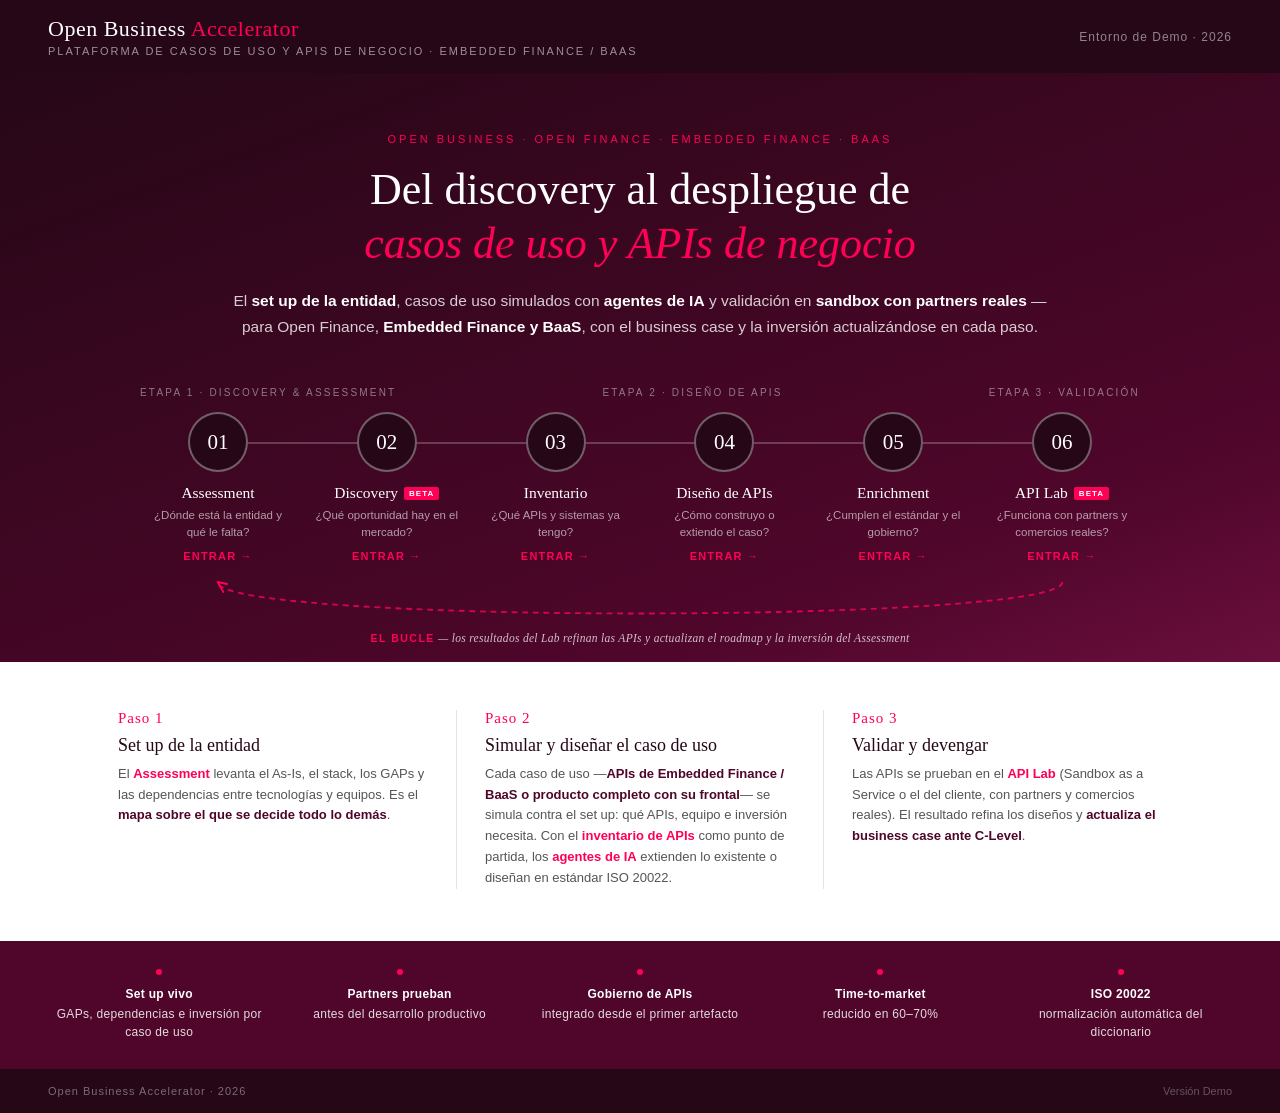
==== index.html @ 8b241e86 "feat(inventory): modulo de Inventario de APIs y pestana de Gobierno en Enrichment - Nuevo modulo 03:" ====
<!DOCTYPE html>
<html lang="es">
<head>
  <meta charset="UTF-8">
  <meta name="viewport" content="width=device-width, initial-scale=1.0">
  <title>Open Business Accelerator</title>
  <style>
    :root {
      --morado:    #4F062A;
      --accent:    #FF0054;
      --gris:      #E3E2DA;
      --blanco:    #FFFFFF;
      --morado-dk: #260717;
    }
    *, *::before, *::after { box-sizing: border-box; margin: 0; padding: 0; }
    body {
      font-family: Arial, sans-serif;
      background: var(--gris);
      color: #1a1a1a;
      min-width: 1280px;
      min-height: 100vh;
      display: flex;
      flex-direction: column;
    }
    a { text-decoration: none; }

    /* ── Animaciones de entrada ── */
    @keyframes fadeUp { from { opacity: 0; transform: translateY(14px); } to { opacity: 1; transform: none; } }
    .anim   { animation: fadeUp .6s ease both; }
    .anim-1 { animation-delay: .05s; } .anim-2 { animation-delay: .15s; }
    .anim-3 { animation-delay: .25s; } .anim-4 { animation-delay: .35s; }
    .anim-5 { animation-delay: .45s; }

    /* ── HEADER ── */
    header {
      background: var(--morado-dk);
      padding: 16px 48px;
      display: flex; align-items: center; justify-content: space-between;
      position: sticky; top: 0; z-index: 100;
    }
    .logo { font-family: Georgia, serif; font-size: 22px; color: var(--blanco); letter-spacing: .5px; }
    .logo span { color: var(--accent); }
    .header-tagline { font-size: 11px; color: rgba(255,255,255,.55); letter-spacing: 2px; text-transform: uppercase; margin-top: 3px; }
    .header-right { font-size: 12px; color: rgba(255,255,255,.5); letter-spacing: 1px; }

    /* ── HERO ── */
    .hero {
      background: linear-gradient(160deg, var(--morado-dk) 0%, var(--morado) 78%, #6a0f3d 100%);
      padding: 60px 48px 0;
      text-align: center;
      color: var(--blanco);
      overflow: hidden;
    }
    .hero-label { font-size: 11px; letter-spacing: 3px; text-transform: uppercase; color: var(--accent); margin-bottom: 18px; }
    .hero h1 { font-family: Georgia, serif; font-size: 44px; font-weight: normal; line-height: 1.22; margin-bottom: 18px; }
    .hero h1 em { font-style: italic; color: var(--accent); }
    .hero-sub {
      font-size: 15.5px; color: rgba(255,255,255,.8); line-height: 1.65;
      max-width: 820px; margin: 0 auto 8px;
    }
    .hero-sub strong { color: var(--blanco); font-weight: bold; }

    /* ── RECORRIDO (nodos clicables) ── */
    .journey { position: relative; max-width: 1080px; margin: 48px auto 0; padding-bottom: 100px; }
    .journey-stages {
      display: flex; justify-content: space-between; max-width: 1000px; margin: 0 auto 14px;
    }
    .journey-stage {
      font-size: 10px; letter-spacing: 2.2px; text-transform: uppercase; color: rgba(255,255,255,.45);
    }
    .journey-track { position: relative; max-width: 1000px; margin: 0 auto; }
    .journey-line {
      position: absolute; top: 30px; left: 60px; right: 60px; height: 2px;
      background: rgba(255,255,255,.22);
    }
    .journey-nodes { position: relative; display: flex; justify-content: space-between; }
    .journey-node { width: 156px; text-align: center; transition: transform .2s; position: relative; }
    .journey-node:hover { transform: translateY(-4px); }
    .node-circle {
      width: 60px; height: 60px; border-radius: 50%;
      background: var(--morado-dk); border: 2px solid rgba(255,255,255,.35);
      display: flex; align-items: center; justify-content: center;
      margin: 0 auto 12px; transition: border-color .2s, box-shadow .2s, background .2s;
      font-family: Georgia, serif; font-size: 21px; color: var(--blanco);
    }
    .journey-node:hover .node-circle {
      border-color: var(--accent); background: var(--accent);
      box-shadow: 0 0 0 8px rgba(255,0,84,.18);
    }
    .node-name { font-family: Georgia, serif; font-size: 15.5px; color: var(--blanco); margin-bottom: 5px; }
    .node-beta {
      display: inline-block; vertical-align: 2px; margin-left: 6px;
      background: var(--accent); color: var(--blanco);
      font-family: Arial, sans-serif; font-size: 8px; font-weight: bold;
      letter-spacing: 1px; padding: 2px 5px; border-radius: 2px;
    }
    .node-q { font-size: 11.5px; color: rgba(255,255,255,.6); line-height: 1.45; padding: 0 6px; margin-bottom: 9px; }
    .node-cta {
      font-size: 11px; font-weight: bold; letter-spacing: 1.2px; text-transform: uppercase;
      color: var(--accent); transition: color .2s;
    }
    .journey-node:hover .node-cta { color: var(--blanco); }

    /* Flecha de retorno (el bucle) */
    .journey-loop { position: absolute; left: 60px; right: 60px; bottom: 18px; height: 66px; pointer-events: none; }
    .journey-loop svg { width: 100%; height: 100%; }
    .loop-caption {
      position: absolute; left: 0; right: 0; bottom: 0; text-align: center;
      font-size: 11.5px; font-style: italic; color: rgba(255,255,255,.75);
      font-family: Georgia, serif; letter-spacing: .3px;
    }
    .loop-caption b { color: var(--accent); font-style: normal; font-family: Arial, sans-serif; font-weight: bold; font-size: 10.5px; letter-spacing: 1.5px; text-transform: uppercase; }

    /* ── CÓMO FUNCIONA (3 pasos) ── */
    .how { background: var(--blanco); padding: 48px 48px 52px; flex: 1; }
    .how-inner { max-width: 1100px; margin: 0 auto; display: flex; align-items: stretch; gap: 0; }
    .how-step { flex: 1; padding: 0 28px; position: relative; }
    .how-step + .how-step { border-left: 1px solid rgba(79,6,42,.12); }
    .how-num {
      font-family: Georgia, serif; font-size: 15px; color: var(--accent);
      letter-spacing: 1px; margin-bottom: 8px;
    }
    .how-title { font-family: Georgia, serif; font-size: 18px; color: var(--morado-dk); margin-bottom: 8px; }
    .how-text { font-size: 13px; color: #555; line-height: 1.6; }
    .how-text strong { color: var(--morado); }
    .how-text a { color: var(--accent); font-weight: bold; }
    .how-text a:hover { text-decoration: underline; }

    /* ── OUTCOMES ── */
    .outcomes-bar { background: var(--morado); padding: 28px 48px; }
    .outcomes-inner { max-width: 1200px; margin: 0 auto; display: grid; grid-template-columns: repeat(5, 1fr); gap: 18px; }
    .outcome-item { text-align: center; }
    .outcome-dot { width: 6px; height: 6px; background: var(--accent); border-radius: 50%; margin: 0 auto 10px; }
    .outcome-text { font-size: 12px; color: rgba(255,255,255,.85); letter-spacing: .3px; line-height: 1.5; }
    .outcome-text strong { color: var(--blanco); display: block; margin-bottom: 2px; }

    footer {
      background: var(--morado-dk); padding: 16px 48px;
      display: flex; align-items: center; justify-content: space-between;
    }
    .footer-left { font-size: 11px; color: rgba(255,255,255,.4); letter-spacing: 1px; }
    .footer-right { font-size: 11px; color: rgba(255,255,255,.3); }
  </style>
</head>
<body>

  <!-- HEADER -->
  <header>
    <div>
      <div class="logo">Open Business <span>Accelerator</span></div>
      <div class="header-tagline">Plataforma de casos de uso y APIs de negocio · Embedded Finance / BaaS</div>
    </div>
    <div class="header-right">Entorno de Demo · 2026</div>
  </header>

  <!-- HERO + RECORRIDO -->
  <div class="hero">
    <div class="hero-label anim anim-1">Open Business · Open Finance · Embedded Finance · BaaS</div>
    <h1 class="anim anim-1">Del discovery al despliegue de<br><em>casos de uso y APIs de negocio</em></h1>
    <p class="hero-sub anim anim-2">
      El <strong>set up de la entidad</strong>, casos de uso simulados con <strong>agentes de IA</strong>
      y validación en <strong>sandbox con partners reales</strong> — para Open Finance,
      <strong>Embedded Finance y BaaS</strong>, con el business case y la inversión
      actualizándose en cada paso.
    </p>

    <div class="journey anim anim-3">
      <div class="journey-stages">
        <span class="journey-stage">Etapa 1 · Discovery &amp; Assessment</span>
        <span class="journey-stage">Etapa 2 · Diseño de APIs</span>
        <span class="journey-stage">Etapa 3 · Validación</span>
      </div>
      <div class="journey-track">
        <div class="journey-line"></div>
        <div class="journey-nodes">
          <a class="journey-node" href="stages/1-discovery/assessment/index.html">
            <div class="node-circle">01</div>
            <div class="node-name">Assessment</div>
            <div class="node-q">¿Dónde está la entidad y qué le falta?</div>
            <div class="node-cta">Entrar →</div>
          </a>
          <a class="journey-node" href="stages/1-discovery/market-discovery/index.html">
            <div class="node-circle">02</div>
            <div class="node-name">Discovery<span class="node-beta">BETA</span></div>
            <div class="node-q">¿Qué oportunidad hay en el mercado?</div>
            <div class="node-cta">Entrar →</div>
          </a>
          <a class="journey-node" href="stages/2-api-design/api-inventory.html">
            <div class="node-circle">03</div>
            <div class="node-name">Inventario</div>
            <div class="node-q">¿Qué APIs y sistemas ya tengo?</div>
            <div class="node-cta">Entrar →</div>
          </a>
          <a class="journey-node" href="stages/2-api-design/api-designer.html">
            <div class="node-circle">04</div>
            <div class="node-name">Diseño de APIs</div>
            <div class="node-q">¿Cómo construyo o extiendo el caso?</div>
            <div class="node-cta">Entrar →</div>
          </a>
          <a class="journey-node" href="stages/2-api-design/enrichment.html">
            <div class="node-circle">05</div>
            <div class="node-name">Enrichment</div>
            <div class="node-q">¿Cumplen el estándar y el gobierno?</div>
            <div class="node-cta">Entrar →</div>
          </a>
          <a class="journey-node" href="stages/3-api-lab/index.html">
            <div class="node-circle">06</div>
            <div class="node-name">API Lab<span class="node-beta">BETA</span></div>
            <div class="node-q">¿Funciona con partners y comercios reales?</div>
            <div class="node-cta">Entrar →</div>
          </a>
        </div>
      </div>
      <div class="journey-loop">
        <svg viewBox="0 0 1000 66" preserveAspectRatio="none" fill="none">
          <path d="M 940 4 C 940 46, 60 46, 60 4"
                stroke="#FF0054" stroke-width="1.8" stroke-dasharray="6 5" opacity=".8"/>
          <path d="M 66 14 L 60 4 L 70 6" stroke="#FF0054" stroke-width="1.8" fill="none"
                stroke-linecap="round" stroke-linejoin="round"/>
        </svg>
        <div class="loop-caption"><b>El bucle</b> — los resultados del Lab refinan las APIs y actualizan el roadmap y la inversión del Assessment</div>
      </div>
    </div>
  </div>

  <!-- CÓMO FUNCIONA -->
  <div class="how">
    <div class="how-inner">
      <div class="how-step anim anim-3">
        <div class="how-num">Paso 1</div>
        <div class="how-title">Set up de la entidad</div>
        <div class="how-text">
          El <a href="stages/1-discovery/assessment/index.html">Assessment</a> levanta el As-Is,
          el stack, los GAPs y las dependencias entre tecnologías y equipos.
          Es el <strong>mapa sobre el que se decide todo lo demás</strong>.
        </div>
      </div>
      <div class="how-step anim anim-4">
        <div class="how-num">Paso 2</div>
        <div class="how-title">Simular y diseñar el caso de uso</div>
        <div class="how-text">
          Cada caso de uso —<strong>APIs de Embedded Finance / BaaS o producto completo con
          su frontal</strong>— se simula contra el set up: qué APIs, equipo e inversión necesita.
          Con el <a href="stages/2-api-design/api-inventory.html">inventario de APIs</a> como punto de
          partida, los <a href="stages/2-api-design/api-designer.html">agentes de IA</a> extienden lo
          existente o diseñan en estándar ISO 20022.
        </div>
      </div>
      <div class="how-step anim anim-5">
        <div class="how-num">Paso 3</div>
        <div class="how-title">Validar y devengar</div>
        <div class="how-text">
          Las APIs se prueban en el <a href="stages/3-api-lab/index.html">API Lab</a>
          (Sandbox as a Service o el del cliente, con partners y comercios reales). El resultado
          refina los diseños y <strong>actualiza el business case ante C-Level</strong>.
        </div>
      </div>
    </div>
  </div>

  <!-- OUTCOMES -->
  <div class="outcomes-bar">
    <div class="outcomes-inner">
      <div class="outcome-item">
        <div class="outcome-dot"></div>
        <div class="outcome-text"><strong>Set up vivo</strong>GAPs, dependencias e inversión por caso de uso</div>
      </div>
      <div class="outcome-item">
        <div class="outcome-dot"></div>
        <div class="outcome-text"><strong>Partners prueban</strong>antes del desarrollo productivo</div>
      </div>
      <div class="outcome-item">
        <div class="outcome-dot"></div>
        <div class="outcome-text"><strong>Gobierno de APIs</strong>integrado desde el primer artefacto</div>
      </div>
      <div class="outcome-item">
        <div class="outcome-dot"></div>
        <div class="outcome-text"><strong>Time-to-market</strong>reducido en 60–70%</div>
      </div>
      <div class="outcome-item">
        <div class="outcome-dot"></div>
        <div class="outcome-text"><strong>ISO 20022</strong>normalización automática del diccionario</div>
      </div>
    </div>
  </div>

  <!-- FOOTER -->
  <footer>
    <div class="footer-left">Open Business Accelerator · 2026</div>
    <div class="footer-right">Versión Demo</div>
  </footer>

</body>
</html>
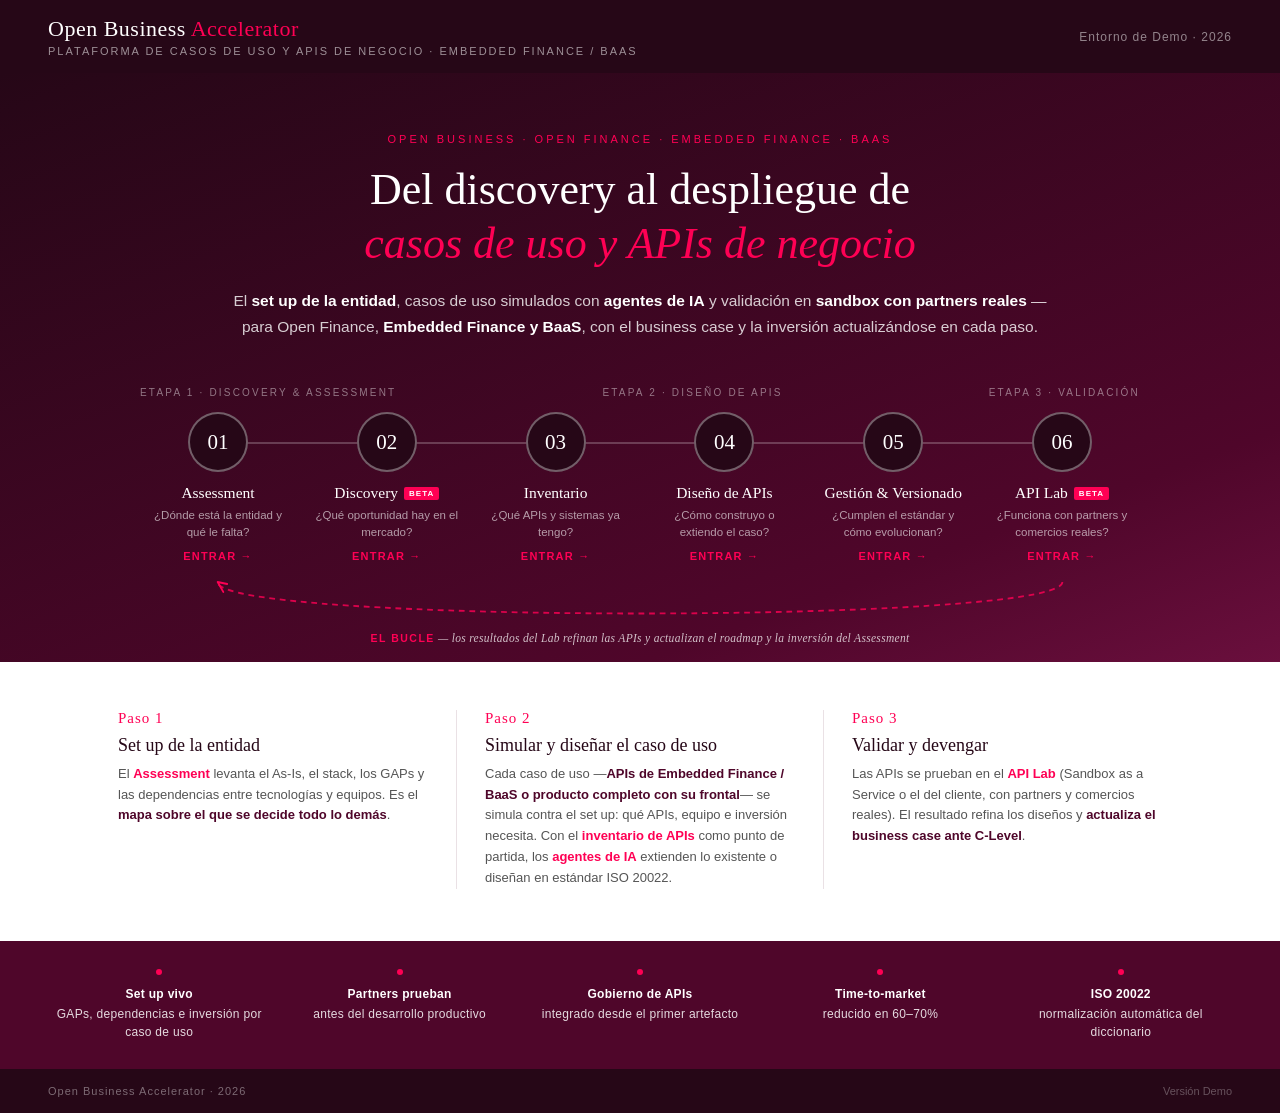
==== commit 3d4e7b6c: "feat(ux): entrada dual del Designer, estudios de Discovery y ciclo de vida reubicado - Discovery: ge" ====
--- a/index.html
+++ b/index.html
@@ -4,6 +4,23 @@
   <meta charset="UTF-8">
   <meta name="viewport" content="width=device-width, initial-scale=1.0">
   <title>Open Business Accelerator</title>
+  <meta name="description" content="Plataforma de casos de uso y APIs de negocio para Open Finance, Embedded Finance y BaaS — del discovery al despliegue, con agentes de IA y validación en sandbox.">
+  <link rel="icon" type="image/svg+xml" href="assets/favicon.svg">
+  <link rel="alternate icon" type="image/png" href="assets/favicon.png">
+  <!-- Open Graph: la tarjeta que pintan Teams/WhatsApp/LinkedIn al pegar el link -->
+  <meta property="og:type" content="website">
+  <meta property="og:site_name" content="Open Business Accelerator">
+  <meta property="og:title" content="Open Business Accelerator">
+  <meta property="og:description" content="Plataforma de casos de uso y APIs de negocio para Open Finance, Embedded Finance y BaaS — del discovery al despliegue.">
+  <meta property="og:url" content="https://jlemaclg.github.io/Open-Business-Tool/">
+  <meta property="og:image" content="https://jlemaclg.github.io/Open-Business-Tool/assets/og-card.png">
+  <meta property="og:image:width" content="1200">
+  <meta property="og:image:height" content="630">
+  <meta property="og:locale" content="es_ES">
+  <meta name="twitter:card" content="summary_large_image">
+  <meta name="twitter:title" content="Open Business Accelerator">
+  <meta name="twitter:description" content="Casos de uso y APIs de negocio: del discovery al despliegue.">
+  <meta name="twitter:image" content="https://jlemaclg.github.io/Open-Business-Tool/assets/og-card.png">
   <style>
     :root {
       --morado:    #4F062A;
@@ -199,8 +216,8 @@
           </a>
           <a class="journey-node" href="stages/2-api-design/enrichment.html">
             <div class="node-circle">05</div>
-            <div class="node-name">Enrichment</div>
-            <div class="node-q">¿Cumplen el estándar y el gobierno?</div>
+            <div class="node-name">Gestión &amp; Versionado</div>
+            <div class="node-q">¿Cumplen el estándar y cómo evolucionan?</div>
             <div class="node-cta">Entrar →</div>
           </a>
           <a class="journey-node" href="stages/3-api-lab/index.html">
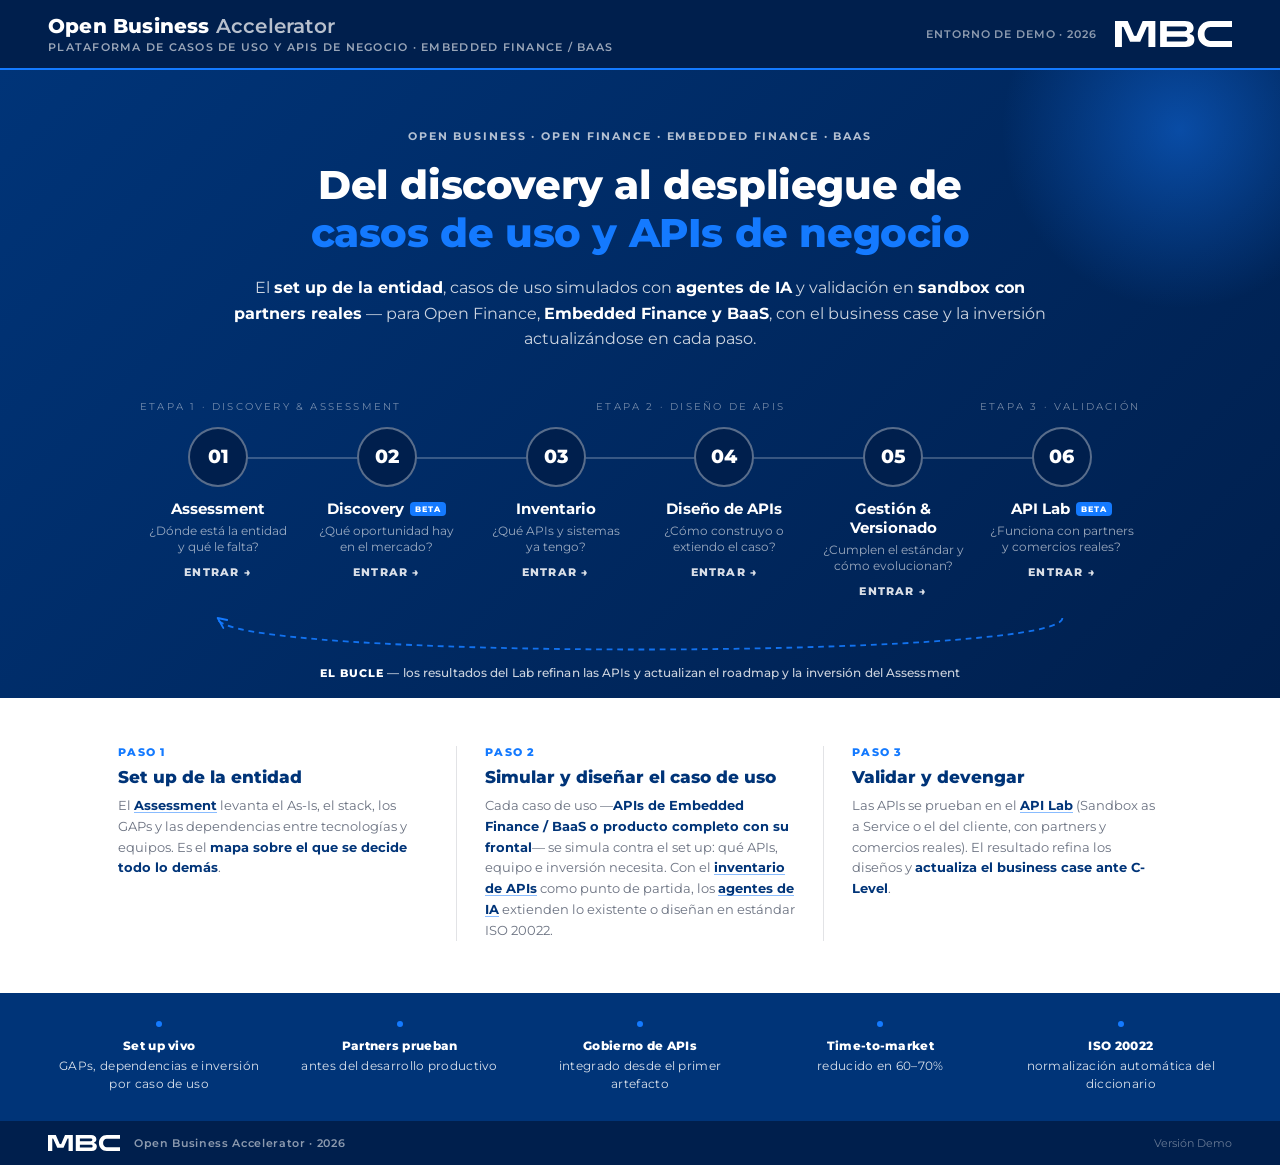
==== commit 694a8448: "refactor(hub): identidad visual MBC en portal, navegación y módulos" ====
--- a/index.html
+++ b/index.html
@@ -7,6 +7,9 @@
   <meta name="description" content="Plataforma de casos de uso y APIs de negocio para Open Finance, Embedded Finance y BaaS — del discovery al despliegue, con agentes de IA y validación en sandbox.">
   <link rel="icon" type="image/svg+xml" href="assets/favicon.svg">
   <link rel="alternate icon" type="image/png" href="assets/favicon.png">
+<link rel="preconnect" href="https://fonts.googleapis.com">
+<link href="https://fonts.googleapis.com/css2?family=Montserrat:wght@400;500;600;700;800&display=swap" rel="stylesheet">
+<link rel="stylesheet" href="assets/mbc-tokens.css">
   <!-- Open Graph: la tarjeta que pintan Teams/WhatsApp/LinkedIn al pegar el link -->
   <meta property="og:type" content="website">
   <meta property="og:site_name" content="Open Business Accelerator">
@@ -23,17 +26,17 @@
   <meta name="twitter:image" content="https://jlemaclg.github.io/Open-Business-Tool/assets/og-card.png">
   <style>
     :root {
-      --morado:    #4F062A;
-      --accent:    #FF0054;
-      --gris:      #E3E2DA;
+      --morado:    var(--mbc-navy);
+      --accent:    var(--mbc-electric);
+      --gris:      var(--bg);
       --blanco:    #FFFFFF;
-      --morado-dk: #260717;
+      --morado-dk: var(--mbc-navy-deep);
     }
     *, *::before, *::after { box-sizing: border-box; margin: 0; padding: 0; }
     body {
-      font-family: Arial, sans-serif;
-      background: var(--gris);
-      color: #1a1a1a;
+      font-family:var(--sans);
+      background: var(--bg);
+      color: var(--text);
       min-width: 1280px;
       min-height: 100vh;
       display: flex;
@@ -50,27 +53,32 @@
 
     /* ── HEADER ── */
     header {
-      background: var(--morado-dk);
-      padding: 16px 48px;
+      background: var(--mbc-navy-deep);
+      padding: 14px 48px;
       display: flex; align-items: center; justify-content: space-between;
       position: sticky; top: 0; z-index: 100;
-    }
-    .logo { font-family: Georgia, serif; font-size: 22px; color: var(--blanco); letter-spacing: .5px; }
-    .logo span { color: var(--accent); }
-    .header-tagline { font-size: 11px; color: rgba(255,255,255,.55); letter-spacing: 2px; text-transform: uppercase; margin-top: 3px; }
-    .header-right { font-size: 12px; color: rgba(255,255,255,.5); letter-spacing: 1px; }
+      border-bottom: 2px solid var(--mbc-electric);
+    }
+    .logo { font-family:var(--sans); font-weight:800; font-size: 20px; color: var(--blanco); letter-spacing: .2px; }
+    .logo span { color: rgba(255,255,255,.72); font-weight:600; }
+    .header-tagline { font-size: 10.5px; color: rgba(255,255,255,.6); letter-spacing: .12em; text-transform: uppercase; margin-top: 3px; font-weight:600; }
+    .header-right .mbc-logo { height: 26px; }
+    .header-right { display:flex; align-items:center; gap:18px; font-size: 11px; color: rgba(255,255,255,.55); letter-spacing: .08em; text-transform: uppercase; font-weight:600; }
 
     /* ── HERO ── */
     .hero {
-      background: linear-gradient(160deg, var(--morado-dk) 0%, var(--morado) 78%, #6a0f3d 100%);
+      background: linear-gradient(135deg, var(--mbc-navy) 0%, var(--mbc-navy-deep) 100%);
       padding: 60px 48px 0;
       text-align: center;
       color: var(--blanco);
       overflow: hidden;
-    }
-    .hero-label { font-size: 11px; letter-spacing: 3px; text-transform: uppercase; color: var(--accent); margin-bottom: 18px; }
-    .hero h1 { font-family: Georgia, serif; font-size: 44px; font-weight: normal; line-height: 1.22; margin-bottom: 18px; }
-    .hero h1 em { font-style: italic; color: var(--accent); }
+      position: relative;
+    }
+    .hero::after { content:""; position:absolute; right:-80px; top:-120px; width:360px; height:360px; border-radius:50%; background: radial-gradient(circle, rgba(20,122,255,.45), transparent 70%); pointer-events:none; }
+    .hero > * { position: relative; z-index: 1; }
+    .hero-label { font-size: 10.5px; letter-spacing: .18em; text-transform: uppercase; color: rgba(255,255,255,.7); font-weight:700; margin-bottom: 18px; }
+    .hero h1 { font-family:var(--sans); font-size: 40px; font-weight: 800; line-height: 1.2; margin-bottom: 18px; letter-spacing:-.01em; }
+    .hero h1 em { font-style: normal; color: var(--mbc-electric); }
     .hero-sub {
       font-size: 15.5px; color: rgba(255,255,255,.8); line-height: 1.65;
       max-width: 820px; margin: 0 auto 8px;
@@ -95,26 +103,26 @@
     .journey-node:hover { transform: translateY(-4px); }
     .node-circle {
       width: 60px; height: 60px; border-radius: 50%;
-      background: var(--morado-dk); border: 2px solid rgba(255,255,255,.35);
+      background: var(--mbc-navy-deep); border: 2px solid rgba(255,255,255,.35);
       display: flex; align-items: center; justify-content: center;
       margin: 0 auto 12px; transition: border-color .2s, box-shadow .2s, background .2s;
-      font-family: Georgia, serif; font-size: 21px; color: var(--blanco);
+      font-family:var(--sans); font-weight:800; font-size: 19px; color: var(--blanco);
     }
     .journey-node:hover .node-circle {
-      border-color: var(--accent); background: var(--accent);
-      box-shadow: 0 0 0 8px rgba(255,0,84,.18);
-    }
-    .node-name { font-family: Georgia, serif; font-size: 15.5px; color: var(--blanco); margin-bottom: 5px; }
+      border-color: var(--mbc-electric); background: var(--mbc-electric);
+      box-shadow: 0 0 0 8px rgba(20,122,255,.22);
+    }
+    .node-name { font-family:var(--sans); font-weight:700; font-size: 15px; color: var(--blanco); margin-bottom: 5px; }
     .node-beta {
       display: inline-block; vertical-align: 2px; margin-left: 6px;
-      background: var(--accent); color: var(--blanco);
-      font-family: Arial, sans-serif; font-size: 8px; font-weight: bold;
-      letter-spacing: 1px; padding: 2px 5px; border-radius: 2px;
+      background: var(--mbc-electric); color: var(--blanco);
+      font-family:var(--sans); font-size: 8px; font-weight: 800;
+      letter-spacing: 1px; padding: 2px 5px; border-radius: 4px;
     }
     .node-q { font-size: 11.5px; color: rgba(255,255,255,.6); line-height: 1.45; padding: 0 6px; margin-bottom: 9px; }
     .node-cta {
-      font-size: 11px; font-weight: bold; letter-spacing: 1.2px; text-transform: uppercase;
-      color: var(--accent); transition: color .2s;
+      font-size: 11px; font-weight: 800; letter-spacing: 1.2px; text-transform: uppercase;
+      color: rgba(255,255,255,.85); transition: color .2s;
     }
     .journey-node:hover .node-cta { color: var(--blanco); }
 
@@ -123,40 +131,41 @@
     .journey-loop svg { width: 100%; height: 100%; }
     .loop-caption {
       position: absolute; left: 0; right: 0; bottom: 0; text-align: center;
-      font-size: 11.5px; font-style: italic; color: rgba(255,255,255,.75);
-      font-family: Georgia, serif; letter-spacing: .3px;
-    }
-    .loop-caption b { color: var(--accent); font-style: normal; font-family: Arial, sans-serif; font-weight: bold; font-size: 10.5px; letter-spacing: 1.5px; text-transform: uppercase; }
+      font-size: 11.5px; color: rgba(255,255,255,.8);
+      font-family:var(--sans); font-weight:500; letter-spacing: .1px;
+    }
+    .loop-caption b { color: var(--blanco); font-style: normal; font-family:var(--sans); font-weight: 800; font-size: 10.5px; letter-spacing: .1em; text-transform: uppercase; }
 
     /* ── CÓMO FUNCIONA (3 pasos) ── */
     .how { background: var(--blanco); padding: 48px 48px 52px; flex: 1; }
     .how-inner { max-width: 1100px; margin: 0 auto; display: flex; align-items: stretch; gap: 0; }
     .how-step { flex: 1; padding: 0 28px; position: relative; }
-    .how-step + .how-step { border-left: 1px solid rgba(79,6,42,.12); }
+    .how-step + .how-step { border-left: 1px solid var(--line); }
     .how-num {
-      font-family: Georgia, serif; font-size: 15px; color: var(--accent);
-      letter-spacing: 1px; margin-bottom: 8px;
-    }
-    .how-title { font-family: Georgia, serif; font-size: 18px; color: var(--morado-dk); margin-bottom: 8px; }
-    .how-text { font-size: 13px; color: #555; line-height: 1.6; }
-    .how-text strong { color: var(--morado); }
-    .how-text a { color: var(--accent); font-weight: bold; }
-    .how-text a:hover { text-decoration: underline; }
+      font-family:var(--sans); font-weight:800; font-size: 10.5px; color: var(--mbc-electric);
+      letter-spacing: .12em; text-transform: uppercase; margin-bottom: 8px;
+    }
+    .how-title { font-family:var(--sans); font-weight:800; font-size: 17px; color: var(--mbc-navy); margin-bottom: 8px; }
+    .how-text { font-size: 13px; color: var(--text-dim); line-height: 1.6; }
+    .how-text strong { color: var(--mbc-navy); }
+    .how-text a { color: var(--mbc-navy); font-weight: 700; text-decoration: underline; text-decoration-color: rgba(20,122,255,.5); text-underline-offset: 2px; }
+    .how-text a:hover { color: var(--mbc-electric); }
 
     /* ── OUTCOMES ── */
-    .outcomes-bar { background: var(--morado); padding: 28px 48px; }
+    .outcomes-bar { background: var(--mbc-navy); padding: 28px 48px; }
     .outcomes-inner { max-width: 1200px; margin: 0 auto; display: grid; grid-template-columns: repeat(5, 1fr); gap: 18px; }
     .outcome-item { text-align: center; }
-    .outcome-dot { width: 6px; height: 6px; background: var(--accent); border-radius: 50%; margin: 0 auto 10px; }
+    .outcome-dot { width: 6px; height: 6px; background: var(--mbc-electric); border-radius: 50%; margin: 0 auto 10px; }
     .outcome-text { font-size: 12px; color: rgba(255,255,255,.85); letter-spacing: .3px; line-height: 1.5; }
-    .outcome-text strong { color: var(--blanco); display: block; margin-bottom: 2px; }
+    .outcome-text strong { color: var(--blanco); display: block; margin-bottom: 2px; font-weight:800; }
 
     footer {
-      background: var(--morado-dk); padding: 16px 48px;
+      background: var(--mbc-navy-deep); padding: 14px 48px;
       display: flex; align-items: center; justify-content: space-between;
     }
-    .footer-left { font-size: 11px; color: rgba(255,255,255,.4); letter-spacing: 1px; }
-    .footer-right { font-size: 11px; color: rgba(255,255,255,.3); }
+    .footer-left { display:flex; align-items:center; gap:14px; font-size: 11px; color: rgba(255,255,255,.55); letter-spacing: .06em; font-weight:600; }
+    .footer-left .mbc-logo { height: 16px; }
+    .footer-right { font-size: 11px; color: rgba(255,255,255,.4); }
   </style>
 </head>
 <body>
@@ -167,7 +176,7 @@
       <div class="logo">Open Business <span>Accelerator</span></div>
       <div class="header-tagline">Plataforma de casos de uso y APIs de negocio · Embedded Finance / BaaS</div>
     </div>
-    <div class="header-right">Entorno de Demo · 2026</div>
+    <div class="header-right"><span>Entorno de demo · 2026</span><svg class="mbc-logo" viewBox="0 0 3860.17 856.07" xmlns="http://www.w3.org/2000/svg" fill="currentColor" role="img" aria-label="MBC"><path d="M418.06 0 626.07 488.07 701.67 492.29 910.14 0 1328.21 0 1328.21 856.07 1100.17 856.07 1100.17 192.01 1048.6 192.48 830.28 684.35 496.03 682.1 280.46 194.49 228.04 192.01 228.04 856.07 0 856.07 0 0 418.06 0Z"/><path d="M3139.84 201 3860.17 201 3860.17 0 3148.64 0C3148.13 0 3147.62 0.01 3147.11 0.02 2906.1 1.66 2724.88 176.94 2724.88 428.03 2724.88 679.12 2905.48 852.72 3144.73 856.01 3145.07 856.01 3145.42 856.02 3145.76 856.03 3145.9 856.03 3146.05 856.03 3146.19 856.03 3147 856.04 3147.81 856.06 3148.63 856.06L3860.16 856.06 3860.16 655.06 3141.03 655.06C3033.15 651.52 2947.27 567.26 2947.27 428.02 2947.27 288.78 3029.79 204.6 3139.84 200.98Z"/><path d="M1485.95 0 2304.74 0C2482.07 0 2588.46 94.17 2588.46 231.14 2588.46 311.86 2550.55 384.01 2463.72 407.24L2463.72 426.81C2560.33 441.49 2614.14 508.75 2614.14 618.81 2614.14 765.56 2516.3 856.06 2334.08 856.06L1485.94 856.06 1485.94 0ZM2292.51 335.09C2345.1 335.09 2373.23 305.74 2373.23 259.27 2373.23 212.8 2345.1 183.45 2292.51 183.45L1706.08 183.45 1706.08 335.1 2292.51 335.1ZM2299.84 672.62C2357.32 672.62 2386.67 646.94 2386.67 595.57 2386.67 544.2 2357.32 518.52 2299.84 518.52L1706.08 518.52 1706.08 672.61 2299.84 672.61Z"/></svg></div>
   </header>
 
   <!-- HERO + RECORRIDO -->
@@ -231,8 +240,8 @@
       <div class="journey-loop">
         <svg viewBox="0 0 1000 66" preserveAspectRatio="none" fill="none">
           <path d="M 940 4 C 940 46, 60 46, 60 4"
-                stroke="#FF0054" stroke-width="1.8" stroke-dasharray="6 5" opacity=".8"/>
-          <path d="M 66 14 L 60 4 L 70 6" stroke="#FF0054" stroke-width="1.8" fill="none"
+                stroke="#147AFF" stroke-width="1.8" stroke-dasharray="6 5" opacity=".9"/>
+          <path d="M 66 14 L 60 4 L 70 6" stroke="#147AFF" stroke-width="1.8" fill="none"
                 stroke-linecap="round" stroke-linejoin="round"/>
         </svg>
         <div class="loop-caption"><b>El bucle</b> — los resultados del Lab refinan las APIs y actualizan el roadmap y la inversión del Assessment</div>
@@ -303,7 +312,7 @@
 
   <!-- FOOTER -->
   <footer>
-    <div class="footer-left">Open Business Accelerator · 2026</div>
+    <div class="footer-left"><svg class="mbc-logo" viewBox="0 0 3860.17 856.07" xmlns="http://www.w3.org/2000/svg" fill="currentColor" role="img" aria-label="MBC"><path d="M418.06 0 626.07 488.07 701.67 492.29 910.14 0 1328.21 0 1328.21 856.07 1100.17 856.07 1100.17 192.01 1048.6 192.48 830.28 684.35 496.03 682.1 280.46 194.49 228.04 192.01 228.04 856.07 0 856.07 0 0 418.06 0Z"/><path d="M3139.84 201 3860.17 201 3860.17 0 3148.64 0C3148.13 0 3147.62 0.01 3147.11 0.02 2906.1 1.66 2724.88 176.94 2724.88 428.03 2724.88 679.12 2905.48 852.72 3144.73 856.01 3145.07 856.01 3145.42 856.02 3145.76 856.03 3145.9 856.03 3146.05 856.03 3146.19 856.03 3147 856.04 3147.81 856.06 3148.63 856.06L3860.16 856.06 3860.16 655.06 3141.03 655.06C3033.15 651.52 2947.27 567.26 2947.27 428.02 2947.27 288.78 3029.79 204.6 3139.84 200.98Z"/><path d="M1485.95 0 2304.74 0C2482.07 0 2588.46 94.17 2588.46 231.14 2588.46 311.86 2550.55 384.01 2463.72 407.24L2463.72 426.81C2560.33 441.49 2614.14 508.75 2614.14 618.81 2614.14 765.56 2516.3 856.06 2334.08 856.06L1485.94 856.06 1485.94 0ZM2292.51 335.09C2345.1 335.09 2373.23 305.74 2373.23 259.27 2373.23 212.8 2345.1 183.45 2292.51 183.45L1706.08 183.45 1706.08 335.1 2292.51 335.1ZM2299.84 672.62C2357.32 672.62 2386.67 646.94 2386.67 595.57 2386.67 544.2 2357.32 518.52 2299.84 518.52L1706.08 518.52 1706.08 672.61 2299.84 672.61Z"/></svg><span>Open Business Accelerator · 2026</span></div>
     <div class="footer-right">Versión Demo</div>
   </footer>
 
--- a/assets/mbc-tokens.css
+++ b/assets/mbc-tokens.css
@@ -0,0 +1,73 @@
+/* assets/mbc-tokens.css — Identidad MBC · Open Business Accelerator (D12)
+   ─────────────────────────────────────────────────────────────────────────
+   Se carga ANTES que cualquier otra hoja de estilo de cada página:
+     <link rel="stylesheet" href="<ruta-relativa>/assets/mbc-tokens.css">
+   Regla: ningún color en hex fuera de este :root; el resto del hub va por var(--…).
+   Fuente: Libro de estilo transitorio MBC V2.2 + línea visual de demos/.
+   ───────────────────────────────────────────────────────────────────────── */
+:root{
+  /* Marca (manual V2.2) */
+  --mbc-navy:#003478;          /* color principal: cabeceras, títulos, botón primario */
+  --mbc-navy-deep:#001F4D;     /* degradado de cabecera, hover del primario */
+  --mbc-electric:#147AFF;      /* acento: estados activos, iconos, foco, destacados */
+  --mbc-electric-soft:#E7F1FF; /* fondo de elementos activos y chips */
+  --mbc-ceramic:#E3E2DA;       /* gris cerámica: bandas y superficies secundarias (no lienzo) */
+  --mbc-white:#FFFFFF;
+  --mbc-black:#000000;
+
+  /* Neutros de interfaz (línea de las demos) */
+  --bg:#F3F5F9;                /* lienzo de página */
+  --panel:#FFFFFF;             /* tarjetas */
+  --text:#101B33;              /* texto principal */
+  --text-dim:rgba(16,27,51,.62);
+  --text-faint:rgba(16,27,51,.42);
+  --line:rgba(16,27,51,.12);   /* bordes finos */
+
+  /* Estados (solo estado, no marca) */
+  --ok:#0F9D58;   --ok-soft:#E6F6EC;
+  --bad:#D93025;  --bad-soft:#FCE8E6;
+  --warn:#E8A400; --warn-soft:#FFF4D6; --warn-text:#9A6B00;
+
+  /* Secundaria del manual: gráficos y categorías de datos */
+  --data-1:#147AFF; --data-2:#44B757; --data-3:#8661F5; --data-4:#E56813; --data-5:#00B0BD;
+
+  /* Panel técnico oscuro (bloques de código) */
+  --code-bg:#0B1B3A; --code-key:#7CB8FF; --code-str:#DDE8F7; --code-cm:#7F92B3; --code-hl:#FFD166;
+
+  /* Tipografía y forma */
+  --sans:'Montserrat','Segoe UI',Arial,Helvetica,sans-serif;
+  --mono:Consolas,'SFMono-Regular',Menlo,monospace;
+  --radius-lg:20px; --radius:14px; --radius-sm:10px; --pill:20px;
+  --shadow:0 2px 6px rgba(0,52,120,.14);
+  --maxw:1240px;
+}
+
+/* Logo MBC: SVG inline con fill="currentColor"; blanco sobre azul, azul sobre claro */
+.mbc-logo{height:26px;width:auto;display:inline-block;vertical-align:middle;color:var(--mbc-white);}
+.mbc-logo.on-light{color:var(--mbc-navy);height:16px;}
+
+/* Destacado dentro de un título (manual §"Destacar"): eléctrico sobre claro, blanco sobre oscuro */
+.hl{color:var(--mbc-electric);}
+.on-dark .hl{color:var(--mbc-white);}
+
+/* ── Convención agente / determinista (D15) ──
+   Se usa en cada paso de cada módulo para señalar quién produce el resultado:
+     <span class="chip-agente">Agente · marketDiscovery</span>
+     <span class="chip-metodo">Método MBC</span>
+     <span class="chip-hibrido">Híbrido</span>
+   Icono SVG inline opcional dentro del chip (14 px, hereda color). */
+.chip-agente,.chip-metodo,.chip-hibrido{
+  display:inline-flex;align-items:center;gap:5px;
+  font-family:var(--sans);font-size:10.5px;font-weight:700;letter-spacing:.04em;
+  border-radius:var(--pill);padding:3px 9px;line-height:1.4;white-space:nowrap;vertical-align:middle;
+}
+.chip-agente{background:var(--mbc-electric-soft);color:var(--mbc-navy);border:1px solid rgba(20,122,255,.35);}
+.chip-metodo{background:var(--mbc-ceramic);color:var(--text);border:1px solid rgba(16,27,51,.15);}
+.chip-hibrido{background:var(--panel);color:var(--mbc-navy);border:1px dashed var(--mbc-electric);}
+.chip-agente svg,.chip-metodo svg,.chip-hibrido svg{width:12px;height:12px;flex:0 0 auto;}
+.chip-agente::before{content:"";width:6px;height:6px;border-radius:50%;background:var(--mbc-electric);}
+.chip-metodo::before{content:"";width:6px;height:6px;border-radius:2px;background:var(--text-dim);}
+.chip-hibrido::before{content:"";width:6px;height:6px;border-radius:50%;border:1.5px solid var(--mbc-electric);box-sizing:border-box;}
+
+/* Foco accesible común */
+a:focus-visible,button:focus-visible,[tabindex]:focus-visible{outline:3px solid var(--mbc-electric);outline-offset:2px;}
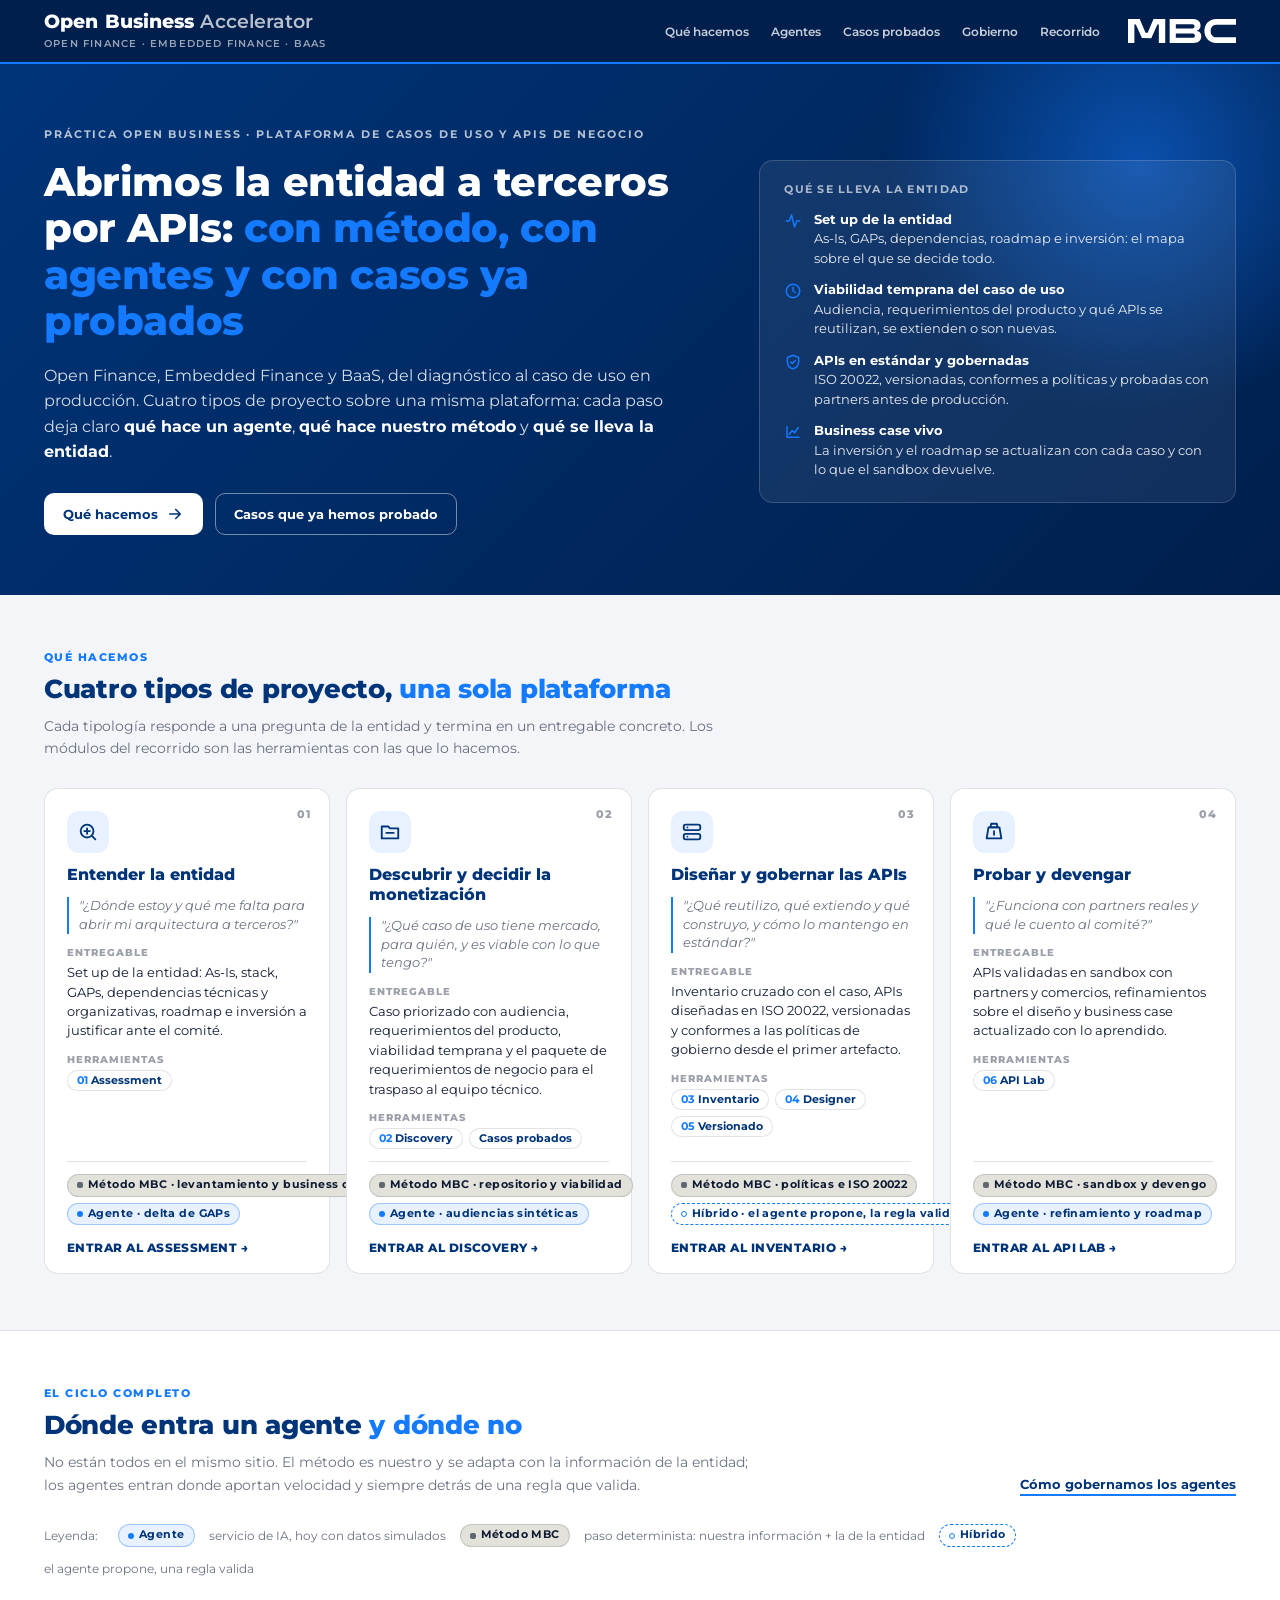
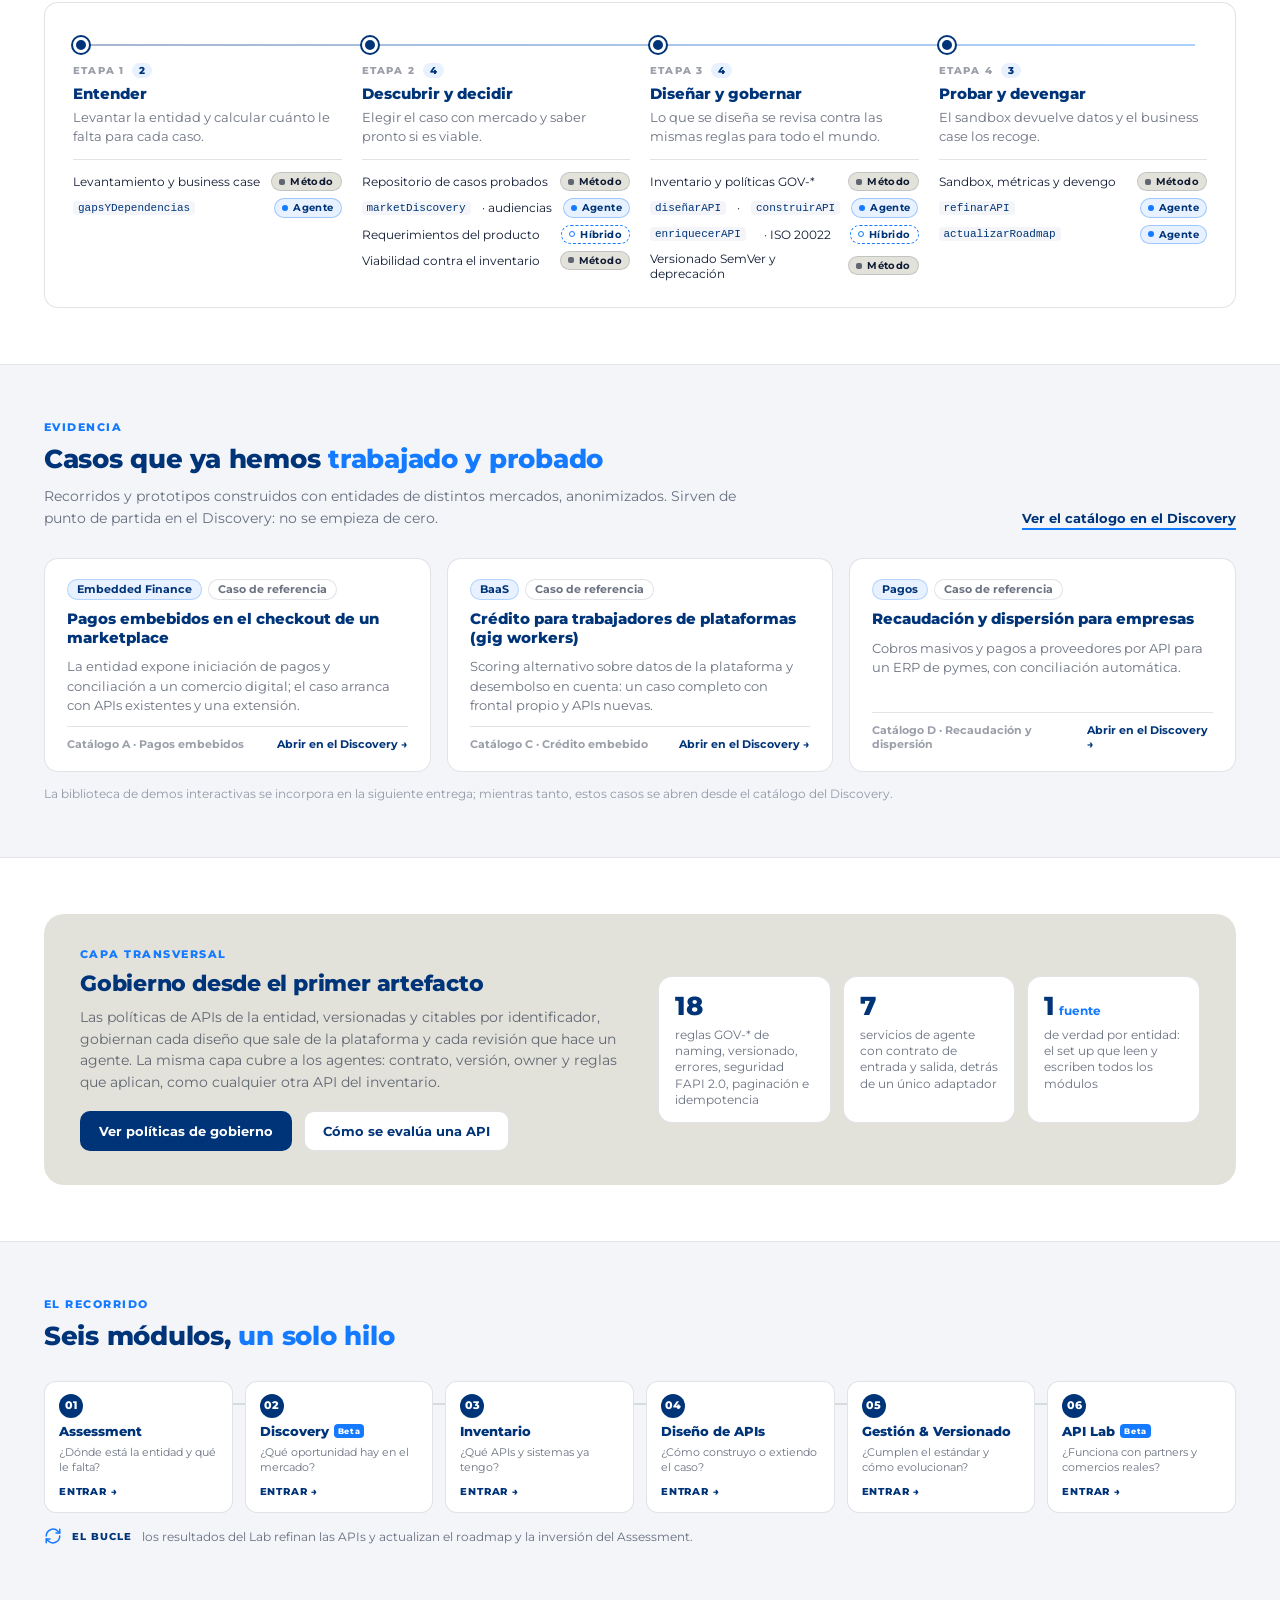
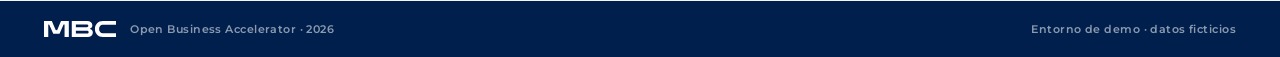
==== commit c4bc6462: "feat(home): portal comercial — tipologías de proyecto, mapa de agentes, casos y gobierno" ====
--- a/index.html
+++ b/index.html
@@ -4,17 +4,17 @@
   <meta charset="UTF-8">
   <meta name="viewport" content="width=device-width, initial-scale=1.0">
   <title>Open Business Accelerator</title>
-  <meta name="description" content="Plataforma de casos de uso y APIs de negocio para Open Finance, Embedded Finance y BaaS — del discovery al despliegue, con agentes de IA y validación en sandbox.">
+  <meta name="description" content="Abrimos la entidad a terceros por APIs — con método, con agentes y con casos ya probados. Open Finance, Embedded Finance y BaaS: del diagnóstico al caso de uso en producción.">
   <link rel="icon" type="image/svg+xml" href="assets/favicon.svg">
   <link rel="alternate icon" type="image/png" href="assets/favicon.png">
-<link rel="preconnect" href="https://fonts.googleapis.com">
-<link href="https://fonts.googleapis.com/css2?family=Montserrat:wght@400;500;600;700;800&display=swap" rel="stylesheet">
-<link rel="stylesheet" href="assets/mbc-tokens.css">
+  <link rel="preconnect" href="https://fonts.googleapis.com">
+  <link href="https://fonts.googleapis.com/css2?family=Montserrat:wght@400;500;600;700;800&display=swap" rel="stylesheet">
+  <link rel="stylesheet" href="assets/mbc-tokens.css">
   <!-- Open Graph: la tarjeta que pintan Teams/WhatsApp/LinkedIn al pegar el link -->
   <meta property="og:type" content="website">
   <meta property="og:site_name" content="Open Business Accelerator">
   <meta property="og:title" content="Open Business Accelerator">
-  <meta property="og:description" content="Plataforma de casos de uso y APIs de negocio para Open Finance, Embedded Finance y BaaS — del discovery al despliegue.">
+  <meta property="og:description" content="Abrimos la entidad a terceros por APIs — con método, con agentes y con casos ya probados. Open Finance, Embedded Finance y BaaS.">
   <meta property="og:url" content="https://jlemaclg.github.io/Open-Business-Tool/">
   <meta property="og:image" content="https://jlemaclg.github.io/Open-Business-Tool/assets/og-card.png">
   <meta property="og:image:width" content="1200">
@@ -22,299 +22,470 @@
   <meta property="og:locale" content="es_ES">
   <meta name="twitter:card" content="summary_large_image">
   <meta name="twitter:title" content="Open Business Accelerator">
-  <meta name="twitter:description" content="Casos de uso y APIs de negocio: del discovery al despliegue.">
+  <meta name="twitter:description" content="Abrimos la entidad a terceros por APIs: con método, con agentes y con casos ya probados.">
   <meta name="twitter:image" content="https://jlemaclg.github.io/Open-Business-Tool/assets/og-card.png">
   <style>
-    :root {
-      --morado:    var(--mbc-navy);
-      --accent:    var(--mbc-electric);
-      --gris:      var(--bg);
-      --blanco:    #FFFFFF;
-      --morado-dk: var(--mbc-navy-deep);
+    /* Portal comercial (F16). Todos los colores por tokens de assets/mbc-tokens.css (D12). */
+    *, *::before, *::after { box-sizing: border-box; margin: 0; padding: 0; }
+    html { scroll-behavior: smooth; }
+    body { font-family: var(--sans); background: var(--bg); color: var(--text); min-height: 100vh; display: flex; flex-direction: column; -webkit-font-smoothing: antialiased; }
+    a { text-decoration: none; color: inherit; }
+    .wrap { max-width: var(--maxw); margin: 0 auto; padding: 0 24px; width: 100%; }
+    svg.ic { width: 18px; height: 18px; flex: 0 0 auto; }
+
+    @keyframes fadeUp { from { opacity: 0; transform: translateY(12px); } to { opacity: 1; transform: none; } }
+    .anim { animation: fadeUp .55s ease both; }
+    .anim-1 { animation-delay: .05s; } .anim-2 { animation-delay: .15s; } .anim-3 { animation-delay: .25s; }
+
+    /* ── Cabecera ── */
+    header.top {
+      background: var(--mbc-navy-deep); border-bottom: 2px solid var(--mbc-electric);
+      position: sticky; top: 0; z-index: 100;
     }
-    *, *::before, *::after { box-sizing: border-box; margin: 0; padding: 0; }
-    body {
-      font-family:var(--sans);
-      background: var(--bg);
-      color: var(--text);
-      min-width: 1280px;
-      min-height: 100vh;
-      display: flex;
-      flex-direction: column;
+    header.top .wrap { display: flex; align-items: center; justify-content: space-between; gap: 20px; height: 62px; }
+    .brand { display: flex; flex-direction: column; }
+    .brand .logo { font-weight: 800; font-size: 19px; color: var(--mbc-white); letter-spacing: .1px; line-height: 1.1; }
+    .brand .logo span { font-weight: 600; color: rgba(255,255,255,.72); }
+    .brand .tag { font-size: 10px; font-weight: 600; letter-spacing: .12em; text-transform: uppercase; color: rgba(255,255,255,.6); margin-top: 4px; }
+    .topnav { display: flex; align-items: center; gap: 22px; }
+    .topnav a { font-size: 12px; font-weight: 600; color: rgba(255,255,255,.78); }
+    .topnav a:hover { color: var(--mbc-white); }
+    .topnav .mbc-logo { height: 24px; margin-left: 6px; }
+
+    /* ── Hero ── */
+    .hero { background: linear-gradient(135deg, var(--mbc-navy) 0%, var(--mbc-navy-deep) 100%); color: var(--mbc-white); position: relative; overflow: hidden; }
+    .hero::after { content: ""; position: absolute; right: -120px; top: -160px; width: 520px; height: 520px; border-radius: 50%; background: radial-gradient(circle, rgba(20,122,255,.5), transparent 68%); pointer-events: none; }
+    .hero .wrap { position: relative; z-index: 1; padding-top: 64px; padding-bottom: 60px; display: grid; grid-template-columns: minmax(0, 7fr) minmax(0, 5fr); gap: 48px; align-items: center; }
+    .hero-label { font-size: 10.5px; font-weight: 700; letter-spacing: .18em; text-transform: uppercase; color: rgba(255,255,255,.7); margin-bottom: 18px; }
+    .hero h1 { font-size: 40px; font-weight: 800; line-height: 1.16; letter-spacing: -.01em; margin-bottom: 18px; }
+    .hero h1 .hl { color: var(--mbc-electric); }
+    .hero p { font-size: 15.5px; line-height: 1.65; color: rgba(255,255,255,.84); max-width: 620px; margin-bottom: 28px; }
+    .hero p strong { color: var(--mbc-white); font-weight: 700; }
+    .cta-row { display: flex; gap: 12px; flex-wrap: wrap; }
+    .btn { display: inline-flex; align-items: center; gap: 8px; font-size: 13px; font-weight: 700; padding: 11px 18px; border-radius: var(--radius-sm); border: 1.5px solid transparent; cursor: pointer; transition: .15s; }
+    .btn-white { background: var(--mbc-white); color: var(--mbc-navy); }
+    .btn-white:hover { background: var(--mbc-electric-soft); }
+    .btn-outline { background: transparent; color: var(--mbc-white); border-color: rgba(255,255,255,.45); }
+    .btn-outline:hover { border-color: var(--mbc-white); background: rgba(255,255,255,.08); }
+    .btn-primary { background: var(--mbc-navy); color: var(--mbc-white); }
+    .btn-primary:hover { background: var(--mbc-navy-deep); }
+    .btn-ghost { background: var(--panel); color: var(--mbc-navy); border-color: var(--line); }
+    .btn-ghost:hover { border-color: var(--mbc-electric); background: var(--mbc-electric-soft); }
+
+    /* Panel del hero: qué se lleva el cliente */
+    .hero-panel { background: rgba(255,255,255,.07); border: 1px solid rgba(255,255,255,.16); border-radius: var(--radius); padding: 22px 24px; backdrop-filter: blur(2px); }
+    .hero-panel .lbl { font-size: 10.5px; font-weight: 700; letter-spacing: .12em; text-transform: uppercase; color: rgba(255,255,255,.65); margin-bottom: 14px; }
+    .hero-panel ul { list-style: none; display: grid; gap: 12px; }
+    .hero-panel li { display: flex; gap: 12px; align-items: flex-start; font-size: 13px; line-height: 1.5; color: rgba(255,255,255,.9); }
+    .hero-panel li b { display: block; font-weight: 700; color: var(--mbc-white); }
+    .hero-panel .ic { color: var(--mbc-electric); margin-top: 2px; }
+
+    /* ── Secciones ── */
+    section { padding: 56px 0; }
+    section.alt { background: var(--panel); border-top: 1px solid var(--line); border-bottom: 1px solid var(--line); }
+    .sec-head { display: flex; align-items: flex-end; justify-content: space-between; gap: 24px; margin-bottom: 28px; }
+    .kicker { font-size: 10.5px; font-weight: 800; letter-spacing: .14em; text-transform: uppercase; color: var(--mbc-electric); margin-bottom: 10px; }
+    h2 { font-size: 26px; font-weight: 800; color: var(--mbc-navy); line-height: 1.2; letter-spacing: -.01em; }
+    h2 .hl { color: var(--mbc-electric); }
+    .lead { font-size: 14px; line-height: 1.6; color: var(--text-dim); max-width: 720px; margin-top: 10px; }
+    .sec-link { font-size: 12.5px; font-weight: 700; color: var(--mbc-navy); white-space: nowrap; border-bottom: 2px solid var(--mbc-electric); padding-bottom: 2px; }
+    .sec-link:hover { color: var(--mbc-electric); }
+
+    /* Tipologías de proyecto */
+    .tipos { display: grid; grid-template-columns: repeat(4, minmax(0, 1fr)); gap: 16px; }
+    .tipo { background: var(--panel); border: 1px solid var(--line); border-radius: var(--radius); padding: 22px 22px 18px; display: flex; flex-direction: column; gap: 12px; position: relative; transition: .2s; }
+    .tipo:hover { border-color: var(--mbc-electric); box-shadow: var(--shadow); transform: translateY(-2px); }
+    .tipo .n { position: absolute; top: 18px; right: 18px; font-size: 11px; font-weight: 800; color: var(--text-faint); letter-spacing: .08em; }
+    .tipo .icon { width: 42px; height: 42px; border-radius: 12px; background: var(--mbc-electric-soft); color: var(--mbc-navy); display: flex; align-items: center; justify-content: center; }
+    .tipo .icon svg { width: 22px; height: 22px; }
+    .tipo h3 { font-size: 16px; font-weight: 800; color: var(--mbc-navy); line-height: 1.25; }
+    .tipo .q { font-size: 12.5px; line-height: 1.5; color: var(--text-dim); font-style: italic; border-left: 2px solid var(--mbc-electric); padding-left: 10px; }
+    .tipo .lbl { font-size: 10px; font-weight: 800; letter-spacing: .1em; text-transform: uppercase; color: var(--text-faint); margin-bottom: 4px; }
+    .tipo .out { font-size: 12.5px; line-height: 1.55; color: var(--text); }
+    .tipo .mods { display: flex; flex-wrap: wrap; gap: 6px; }
+    .mod { font-size: 10.5px; font-weight: 700; color: var(--mbc-navy); background: var(--panel); border: 1px solid var(--line); border-radius: var(--pill); padding: 3px 9px; }
+    .mod:hover { border-color: var(--mbc-electric); background: var(--mbc-electric-soft); }
+    .mod b { color: var(--mbc-electric); margin-right: 3px; }
+    .tipo .who { display: flex; flex-wrap: wrap; gap: 6px; margin-top: auto; padding-top: 12px; border-top: 1px solid var(--line); }
+    .tipo .go { font-size: 11.5px; font-weight: 800; color: var(--mbc-navy); letter-spacing: .04em; text-transform: uppercase; margin-top: 4px; }
+    .tipo:hover .go { color: var(--mbc-electric); }
+
+    /* Dónde entra un agente */
+    .leyenda { display: flex; gap: 14px; flex-wrap: wrap; align-items: center; font-size: 12px; color: var(--text-dim); margin-bottom: 26px; }
+    .leyenda span.txt { margin-right: 6px; }
+    .timeline { position: relative; display: grid; grid-template-columns: repeat(4, minmax(0, 1fr)); gap: 20px; background: var(--panel); border: 1px solid var(--line); border-radius: var(--radius); padding: 30px 28px 26px; }
+    .timeline::before { content: ""; position: absolute; left: 40px; right: 40px; top: 41px; height: 2px; background: linear-gradient(90deg, var(--mbc-navy), var(--mbc-electric)); opacity: .35; }
+    .etapa { position: relative; padding-top: 30px; }
+    .etapa .dot { position: absolute; top: 4px; left: 0; width: 16px; height: 16px; border-radius: 50%; background: var(--mbc-navy); border: 3px solid var(--panel); box-shadow: 0 0 0 2px var(--mbc-navy); }
+    .etapa .et { font-size: 10px; font-weight: 800; letter-spacing: .12em; text-transform: uppercase; color: var(--text-faint); display: flex; align-items: center; gap: 8px; }
+    .etapa .et i { font-style: normal; background: var(--mbc-electric-soft); color: var(--mbc-navy); border-radius: var(--pill); padding: 1px 7px; letter-spacing: 0; }
+    .etapa h3 { font-size: 15px; font-weight: 800; color: var(--mbc-navy); margin: 6px 0 6px; }
+    .etapa p { font-size: 12.5px; line-height: 1.5; color: var(--text-dim); margin-bottom: 12px; min-height: 38px; }
+    .etapa ul { list-style: none; display: grid; gap: 7px; border-top: 1px solid var(--line); padding-top: 12px; }
+    .etapa li { display: flex; justify-content: space-between; align-items: center; gap: 8px; font-size: 12px; color: var(--text); }
+    .etapa li code { font-family: var(--mono); font-size: 11px; color: var(--mbc-navy); background: var(--bg); padding: 1px 5px; border-radius: 4px; }
+    .etapa li .chip-agente, .etapa li .chip-metodo, .etapa li .chip-hibrido { font-size: 9.5px; padding: 2px 7px; }
+
+    /* Casos probados */
+    .casos { display: grid; grid-template-columns: repeat(3, minmax(0, 1fr)); gap: 16px; }
+    .caso { background: var(--panel); border: 1px solid var(--line); border-radius: var(--radius); padding: 20px 22px; display: flex; flex-direction: column; gap: 10px; transition: .2s; }
+    a.caso:hover { border-color: var(--mbc-electric); box-shadow: var(--shadow); transform: translateY(-2px); }
+    .caso .meta { display: flex; gap: 6px; flex-wrap: wrap; }
+    .chip { font-size: 10.5px; font-weight: 700; color: var(--mbc-navy); background: var(--mbc-electric-soft); border: 1px solid rgba(20,122,255,.25); border-radius: var(--pill); padding: 3px 9px; }
+    .chip.neutral { background: var(--panel); border-color: var(--line); color: var(--text-dim); }
+    .caso h3 { font-size: 14.5px; font-weight: 800; color: var(--mbc-navy); line-height: 1.3; }
+    .caso p { font-size: 12.5px; line-height: 1.55; color: var(--text-dim); }
+    .caso .foot { margin-top: auto; padding-top: 10px; border-top: 1px solid var(--line); display: flex; justify-content: space-between; align-items: center; font-size: 11px; font-weight: 700; color: var(--text-faint); }
+    .caso .foot b { color: var(--mbc-navy); }
+    a.caso:hover .foot b { color: var(--mbc-electric); }
+    .nota { margin-top: 14px; font-size: 12px; color: var(--text-faint); }
+
+    /* Gobierno */
+    .gob { background: var(--mbc-ceramic); border-radius: var(--radius-lg); padding: 34px 36px; display: grid; grid-template-columns: minmax(0, 6fr) minmax(0, 6fr); gap: 36px; align-items: center; }
+    .gob h2 { font-size: 22px; }
+    .gob p { font-size: 13.5px; line-height: 1.6; color: var(--text-dim); margin: 10px 0 18px; }
+    .stats { display: grid; grid-template-columns: repeat(3, minmax(0, 1fr)); gap: 12px; }
+    .stat { background: var(--panel); border: 1px solid var(--line); border-radius: var(--radius); padding: 16px 16px 14px; }
+    .stat .v { font-size: 26px; font-weight: 800; color: var(--mbc-navy); line-height: 1; }
+    .stat .v small { font-size: 12px; font-weight: 700; color: var(--mbc-electric); margin-left: 4px; }
+    .stat .l { font-size: 11.5px; line-height: 1.4; color: var(--text-dim); margin-top: 8px; }
+
+    /* Recorrido 01–06 */
+    .ruta { display: grid; grid-template-columns: repeat(6, minmax(0, 1fr)); gap: 12px; position: relative; }
+    .ruta::before { content: ""; position: absolute; left: 8%; right: 8%; top: 22px; height: 2px; background: var(--line); }
+    .paso { position: relative; background: var(--panel); border: 1px solid var(--line); border-radius: 12px; padding: 12px 14px 14px; display: flex; flex-direction: column; gap: 6px; transition: .2s; }
+    .paso:hover { border-color: var(--mbc-electric); background: var(--mbc-electric-soft); }
+    .paso .n { width: 24px; height: 24px; border-radius: 50%; background: var(--mbc-navy); color: var(--mbc-white); font-size: 10.5px; font-weight: 800; display: flex; align-items: center; justify-content: center; }
+    .paso b { font-size: 12.5px; font-weight: 800; color: var(--mbc-navy); }
+    .paso b i { font-style: normal; font-size: 8px; font-weight: 800; letter-spacing: .08em; background: var(--mbc-electric); color: var(--mbc-white); border-radius: 4px; padding: 2px 4px; margin-left: 5px; vertical-align: 2px; }
+    .paso small { font-size: 11px; line-height: 1.4; color: var(--text-dim); }
+    .paso .go { font-size: 10px; font-weight: 800; letter-spacing: .08em; text-transform: uppercase; color: var(--mbc-navy); margin-top: auto; padding-top: 4px; }
+    .bucle { margin-top: 14px; display: flex; align-items: center; gap: 10px; font-size: 12px; color: var(--text-dim); }
+    .bucle b { font-size: 10px; font-weight: 800; letter-spacing: .1em; text-transform: uppercase; color: var(--mbc-navy); }
+    .bucle .ic { color: var(--mbc-electric); }
+
+    footer { background: var(--mbc-navy-deep); color: rgba(255,255,255,.55); margin-top: auto; }
+    footer .wrap { display: flex; align-items: center; justify-content: space-between; gap: 16px; height: 56px; font-size: 11px; font-weight: 600; letter-spacing: .04em; }
+    footer .left { display: flex; align-items: center; gap: 14px; }
+    footer .mbc-logo { height: 16px; }
+
+    @media (max-width: 1000px) {
+      .hero .wrap { grid-template-columns: 1fr; padding-top: 44px; padding-bottom: 44px; }
+      .hero h1 { font-size: 32px; }
+      .tipos, .timeline, .casos { grid-template-columns: repeat(2, minmax(0, 1fr)); }
+      .timeline::before { display: none; }
+      .gob { grid-template-columns: 1fr; }
+      .ruta { grid-template-columns: repeat(3, minmax(0, 1fr)); }
+      .ruta::before { display: none; }
     }
-    a { text-decoration: none; }
-
-    /* ── Animaciones de entrada ── */
-    @keyframes fadeUp { from { opacity: 0; transform: translateY(14px); } to { opacity: 1; transform: none; } }
-    .anim   { animation: fadeUp .6s ease both; }
-    .anim-1 { animation-delay: .05s; } .anim-2 { animation-delay: .15s; }
-    .anim-3 { animation-delay: .25s; } .anim-4 { animation-delay: .35s; }
-    .anim-5 { animation-delay: .45s; }
-
-    /* ── HEADER ── */
-    header {
-      background: var(--mbc-navy-deep);
-      padding: 14px 48px;
-      display: flex; align-items: center; justify-content: space-between;
-      position: sticky; top: 0; z-index: 100;
-      border-bottom: 2px solid var(--mbc-electric);
+    @media (max-width: 640px) {
+      .wrap { padding: 0 16px; }
+      header.top .wrap { height: 54px; }
+      .brand .logo { font-size: 16px; white-space: nowrap; }
+      .brand .tag { display: none; }
+      .topnav a { display: none; }
+      .topnav .mbc-logo { height: 20px; }
+      .hero h1 { font-size: 27px; }
+      .tipos, .timeline, .casos, .stats, .ruta { grid-template-columns: 1fr; }
+      .sec-head { flex-direction: column; align-items: flex-start; }
+      section { padding: 40px 0; }
     }
-    .logo { font-family:var(--sans); font-weight:800; font-size: 20px; color: var(--blanco); letter-spacing: .2px; }
-    .logo span { color: rgba(255,255,255,.72); font-weight:600; }
-    .header-tagline { font-size: 10.5px; color: rgba(255,255,255,.6); letter-spacing: .12em; text-transform: uppercase; margin-top: 3px; font-weight:600; }
-    .header-right .mbc-logo { height: 26px; }
-    .header-right { display:flex; align-items:center; gap:18px; font-size: 11px; color: rgba(255,255,255,.55); letter-spacing: .08em; text-transform: uppercase; font-weight:600; }
-
-    /* ── HERO ── */
-    .hero {
-      background: linear-gradient(135deg, var(--mbc-navy) 0%, var(--mbc-navy-deep) 100%);
-      padding: 60px 48px 0;
-      text-align: center;
-      color: var(--blanco);
-      overflow: hidden;
-      position: relative;
-    }
-    .hero::after { content:""; position:absolute; right:-80px; top:-120px; width:360px; height:360px; border-radius:50%; background: radial-gradient(circle, rgba(20,122,255,.45), transparent 70%); pointer-events:none; }
-    .hero > * { position: relative; z-index: 1; }
-    .hero-label { font-size: 10.5px; letter-spacing: .18em; text-transform: uppercase; color: rgba(255,255,255,.7); font-weight:700; margin-bottom: 18px; }
-    .hero h1 { font-family:var(--sans); font-size: 40px; font-weight: 800; line-height: 1.2; margin-bottom: 18px; letter-spacing:-.01em; }
-    .hero h1 em { font-style: normal; color: var(--mbc-electric); }
-    .hero-sub {
-      font-size: 15.5px; color: rgba(255,255,255,.8); line-height: 1.65;
-      max-width: 820px; margin: 0 auto 8px;
-    }
-    .hero-sub strong { color: var(--blanco); font-weight: bold; }
-
-    /* ── RECORRIDO (nodos clicables) ── */
-    .journey { position: relative; max-width: 1080px; margin: 48px auto 0; padding-bottom: 100px; }
-    .journey-stages {
-      display: flex; justify-content: space-between; max-width: 1000px; margin: 0 auto 14px;
-    }
-    .journey-stage {
-      font-size: 10px; letter-spacing: 2.2px; text-transform: uppercase; color: rgba(255,255,255,.45);
-    }
-    .journey-track { position: relative; max-width: 1000px; margin: 0 auto; }
-    .journey-line {
-      position: absolute; top: 30px; left: 60px; right: 60px; height: 2px;
-      background: rgba(255,255,255,.22);
-    }
-    .journey-nodes { position: relative; display: flex; justify-content: space-between; }
-    .journey-node { width: 156px; text-align: center; transition: transform .2s; position: relative; }
-    .journey-node:hover { transform: translateY(-4px); }
-    .node-circle {
-      width: 60px; height: 60px; border-radius: 50%;
-      background: var(--mbc-navy-deep); border: 2px solid rgba(255,255,255,.35);
-      display: flex; align-items: center; justify-content: center;
-      margin: 0 auto 12px; transition: border-color .2s, box-shadow .2s, background .2s;
-      font-family:var(--sans); font-weight:800; font-size: 19px; color: var(--blanco);
-    }
-    .journey-node:hover .node-circle {
-      border-color: var(--mbc-electric); background: var(--mbc-electric);
-      box-shadow: 0 0 0 8px rgba(20,122,255,.22);
-    }
-    .node-name { font-family:var(--sans); font-weight:700; font-size: 15px; color: var(--blanco); margin-bottom: 5px; }
-    .node-beta {
-      display: inline-block; vertical-align: 2px; margin-left: 6px;
-      background: var(--mbc-electric); color: var(--blanco);
-      font-family:var(--sans); font-size: 8px; font-weight: 800;
-      letter-spacing: 1px; padding: 2px 5px; border-radius: 4px;
-    }
-    .node-q { font-size: 11.5px; color: rgba(255,255,255,.6); line-height: 1.45; padding: 0 6px; margin-bottom: 9px; }
-    .node-cta {
-      font-size: 11px; font-weight: 800; letter-spacing: 1.2px; text-transform: uppercase;
-      color: rgba(255,255,255,.85); transition: color .2s;
-    }
-    .journey-node:hover .node-cta { color: var(--blanco); }
-
-    /* Flecha de retorno (el bucle) */
-    .journey-loop { position: absolute; left: 60px; right: 60px; bottom: 18px; height: 66px; pointer-events: none; }
-    .journey-loop svg { width: 100%; height: 100%; }
-    .loop-caption {
-      position: absolute; left: 0; right: 0; bottom: 0; text-align: center;
-      font-size: 11.5px; color: rgba(255,255,255,.8);
-      font-family:var(--sans); font-weight:500; letter-spacing: .1px;
-    }
-    .loop-caption b { color: var(--blanco); font-style: normal; font-family:var(--sans); font-weight: 800; font-size: 10.5px; letter-spacing: .1em; text-transform: uppercase; }
-
-    /* ── CÓMO FUNCIONA (3 pasos) ── */
-    .how { background: var(--blanco); padding: 48px 48px 52px; flex: 1; }
-    .how-inner { max-width: 1100px; margin: 0 auto; display: flex; align-items: stretch; gap: 0; }
-    .how-step { flex: 1; padding: 0 28px; position: relative; }
-    .how-step + .how-step { border-left: 1px solid var(--line); }
-    .how-num {
-      font-family:var(--sans); font-weight:800; font-size: 10.5px; color: var(--mbc-electric);
-      letter-spacing: .12em; text-transform: uppercase; margin-bottom: 8px;
-    }
-    .how-title { font-family:var(--sans); font-weight:800; font-size: 17px; color: var(--mbc-navy); margin-bottom: 8px; }
-    .how-text { font-size: 13px; color: var(--text-dim); line-height: 1.6; }
-    .how-text strong { color: var(--mbc-navy); }
-    .how-text a { color: var(--mbc-navy); font-weight: 700; text-decoration: underline; text-decoration-color: rgba(20,122,255,.5); text-underline-offset: 2px; }
-    .how-text a:hover { color: var(--mbc-electric); }
-
-    /* ── OUTCOMES ── */
-    .outcomes-bar { background: var(--mbc-navy); padding: 28px 48px; }
-    .outcomes-inner { max-width: 1200px; margin: 0 auto; display: grid; grid-template-columns: repeat(5, 1fr); gap: 18px; }
-    .outcome-item { text-align: center; }
-    .outcome-dot { width: 6px; height: 6px; background: var(--mbc-electric); border-radius: 50%; margin: 0 auto 10px; }
-    .outcome-text { font-size: 12px; color: rgba(255,255,255,.85); letter-spacing: .3px; line-height: 1.5; }
-    .outcome-text strong { color: var(--blanco); display: block; margin-bottom: 2px; font-weight:800; }
-
-    footer {
-      background: var(--mbc-navy-deep); padding: 14px 48px;
-      display: flex; align-items: center; justify-content: space-between;
-    }
-    .footer-left { display:flex; align-items:center; gap:14px; font-size: 11px; color: rgba(255,255,255,.55); letter-spacing: .06em; font-weight:600; }
-    .footer-left .mbc-logo { height: 16px; }
-    .footer-right { font-size: 11px; color: rgba(255,255,255,.4); }
   </style>
 </head>
 <body>
 
-  <!-- HEADER -->
-  <header>
-    <div>
-      <div class="logo">Open Business <span>Accelerator</span></div>
-      <div class="header-tagline">Plataforma de casos de uso y APIs de negocio · Embedded Finance / BaaS</div>
-    </div>
-    <div class="header-right"><span>Entorno de demo · 2026</span><svg class="mbc-logo" viewBox="0 0 3860.17 856.07" xmlns="http://www.w3.org/2000/svg" fill="currentColor" role="img" aria-label="MBC"><path d="M418.06 0 626.07 488.07 701.67 492.29 910.14 0 1328.21 0 1328.21 856.07 1100.17 856.07 1100.17 192.01 1048.6 192.48 830.28 684.35 496.03 682.1 280.46 194.49 228.04 192.01 228.04 856.07 0 856.07 0 0 418.06 0Z"/><path d="M3139.84 201 3860.17 201 3860.17 0 3148.64 0C3148.13 0 3147.62 0.01 3147.11 0.02 2906.1 1.66 2724.88 176.94 2724.88 428.03 2724.88 679.12 2905.48 852.72 3144.73 856.01 3145.07 856.01 3145.42 856.02 3145.76 856.03 3145.9 856.03 3146.05 856.03 3146.19 856.03 3147 856.04 3147.81 856.06 3148.63 856.06L3860.16 856.06 3860.16 655.06 3141.03 655.06C3033.15 651.52 2947.27 567.26 2947.27 428.02 2947.27 288.78 3029.79 204.6 3139.84 200.98Z"/><path d="M1485.95 0 2304.74 0C2482.07 0 2588.46 94.17 2588.46 231.14 2588.46 311.86 2550.55 384.01 2463.72 407.24L2463.72 426.81C2560.33 441.49 2614.14 508.75 2614.14 618.81 2614.14 765.56 2516.3 856.06 2334.08 856.06L1485.94 856.06 1485.94 0ZM2292.51 335.09C2345.1 335.09 2373.23 305.74 2373.23 259.27 2373.23 212.8 2345.1 183.45 2292.51 183.45L1706.08 183.45 1706.08 335.1 2292.51 335.1ZM2299.84 672.62C2357.32 672.62 2386.67 646.94 2386.67 595.57 2386.67 544.2 2357.32 518.52 2299.84 518.52L1706.08 518.52 1706.08 672.61 2299.84 672.61Z"/></svg></div>
+  <!-- CABECERA -->
+  <header class="top">
+    <div class="wrap">
+      <a class="brand" href="index.html">
+        <div class="logo">Open Business <span>Accelerator</span></div>
+        <div class="tag">Open Finance · Embedded Finance · BaaS</div>
+      </a>
+      <nav class="topnav" aria-label="Secciones del portal">
+        <a href="#que-hacemos">Qué hacemos</a>
+        <a href="#agentes">Agentes</a>
+        <a href="#casos">Casos probados</a>
+        <a href="#gobierno">Gobierno</a>
+        <a href="#recorrido">Recorrido</a>
+        <svg class="mbc-logo" viewBox="0 0 3860.17 856.07" xmlns="http://www.w3.org/2000/svg" fill="currentColor" role="img" aria-label="MBC"><path d="M418.06 0 626.07 488.07 701.67 492.29 910.14 0 1328.21 0 1328.21 856.07 1100.17 856.07 1100.17 192.01 1048.6 192.48 830.28 684.35 496.03 682.1 280.46 194.49 228.04 192.01 228.04 856.07 0 856.07 0 0 418.06 0Z"/><path d="M3139.84 201 3860.17 201 3860.17 0 3148.64 0C3148.13 0 3147.62 0.01 3147.11 0.02 2906.1 1.66 2724.88 176.94 2724.88 428.03 2724.88 679.12 2905.48 852.72 3144.73 856.01 3145.07 856.01 3145.42 856.02 3145.76 856.03 3145.9 856.03 3146.05 856.03 3146.19 856.03 3147 856.04 3147.81 856.06 3148.63 856.06L3860.16 856.06 3860.16 655.06 3141.03 655.06C3033.15 651.52 2947.27 567.26 2947.27 428.02 2947.27 288.78 3029.79 204.6 3139.84 200.98Z"/><path d="M1485.95 0 2304.74 0C2482.07 0 2588.46 94.17 2588.46 231.14 2588.46 311.86 2550.55 384.01 2463.72 407.24L2463.72 426.81C2560.33 441.49 2614.14 508.75 2614.14 618.81 2614.14 765.56 2516.3 856.06 2334.08 856.06L1485.94 856.06 1485.94 0ZM2292.51 335.09C2345.1 335.09 2373.23 305.74 2373.23 259.27 2373.23 212.8 2345.1 183.45 2292.51 183.45L1706.08 183.45 1706.08 335.1 2292.51 335.1ZM2299.84 672.62C2357.32 672.62 2386.67 646.94 2386.67 595.57 2386.67 544.2 2357.32 518.52 2299.84 518.52L1706.08 518.52 1706.08 672.61 2299.84 672.61Z"/></svg>
+      </nav>
+    </div>
   </header>
 
-  <!-- HERO + RECORRIDO -->
+  <!-- HERO -->
   <div class="hero">
-    <div class="hero-label anim anim-1">Open Business · Open Finance · Embedded Finance · BaaS</div>
-    <h1 class="anim anim-1">Del discovery al despliegue de<br><em>casos de uso y APIs de negocio</em></h1>
-    <p class="hero-sub anim anim-2">
-      El <strong>set up de la entidad</strong>, casos de uso simulados con <strong>agentes de IA</strong>
-      y validación en <strong>sandbox con partners reales</strong> — para Open Finance,
-      <strong>Embedded Finance y BaaS</strong>, con el business case y la inversión
-      actualizándose en cada paso.
-    </p>
-
-    <div class="journey anim anim-3">
-      <div class="journey-stages">
-        <span class="journey-stage">Etapa 1 · Discovery &amp; Assessment</span>
-        <span class="journey-stage">Etapa 2 · Diseño de APIs</span>
-        <span class="journey-stage">Etapa 3 · Validación</span>
-      </div>
-      <div class="journey-track">
-        <div class="journey-line"></div>
-        <div class="journey-nodes">
-          <a class="journey-node" href="stages/1-discovery/assessment/index.html">
-            <div class="node-circle">01</div>
-            <div class="node-name">Assessment</div>
-            <div class="node-q">¿Dónde está la entidad y qué le falta?</div>
-            <div class="node-cta">Entrar →</div>
-          </a>
-          <a class="journey-node" href="stages/1-discovery/market-discovery/index.html">
-            <div class="node-circle">02</div>
-            <div class="node-name">Discovery<span class="node-beta">BETA</span></div>
-            <div class="node-q">¿Qué oportunidad hay en el mercado?</div>
-            <div class="node-cta">Entrar →</div>
-          </a>
-          <a class="journey-node" href="stages/2-api-design/api-inventory.html">
-            <div class="node-circle">03</div>
-            <div class="node-name">Inventario</div>
-            <div class="node-q">¿Qué APIs y sistemas ya tengo?</div>
-            <div class="node-cta">Entrar →</div>
-          </a>
-          <a class="journey-node" href="stages/2-api-design/api-designer.html">
-            <div class="node-circle">04</div>
-            <div class="node-name">Diseño de APIs</div>
-            <div class="node-q">¿Cómo construyo o extiendo el caso?</div>
-            <div class="node-cta">Entrar →</div>
-          </a>
-          <a class="journey-node" href="stages/2-api-design/enrichment.html">
-            <div class="node-circle">05</div>
-            <div class="node-name">Gestión &amp; Versionado</div>
-            <div class="node-q">¿Cumplen el estándar y cómo evolucionan?</div>
-            <div class="node-cta">Entrar →</div>
-          </a>
-          <a class="journey-node" href="stages/3-api-lab/index.html">
-            <div class="node-circle">06</div>
-            <div class="node-name">API Lab<span class="node-beta">BETA</span></div>
-            <div class="node-q">¿Funciona con partners y comercios reales?</div>
-            <div class="node-cta">Entrar →</div>
-          </a>
-        </div>
-      </div>
-      <div class="journey-loop">
-        <svg viewBox="0 0 1000 66" preserveAspectRatio="none" fill="none">
-          <path d="M 940 4 C 940 46, 60 46, 60 4"
-                stroke="#147AFF" stroke-width="1.8" stroke-dasharray="6 5" opacity=".9"/>
-          <path d="M 66 14 L 60 4 L 70 6" stroke="#147AFF" stroke-width="1.8" fill="none"
-                stroke-linecap="round" stroke-linejoin="round"/>
-        </svg>
-        <div class="loop-caption"><b>El bucle</b> — los resultados del Lab refinan las APIs y actualizan el roadmap y la inversión del Assessment</div>
-      </div>
+    <div class="wrap">
+      <div>
+        <div class="hero-label anim anim-1">Práctica Open Business · plataforma de casos de uso y APIs de negocio</div>
+        <h1 class="anim anim-1">Abrimos la entidad a terceros por APIs: <span class="hl">con método, con agentes y con casos ya probados</span></h1>
+        <p class="anim anim-2">
+          Open Finance, Embedded Finance y BaaS, del diagnóstico al caso de uso en producción.
+          Cuatro tipos de proyecto sobre una misma plataforma: cada paso deja claro <strong>qué hace un agente</strong>,
+          <strong>qué hace nuestro método</strong> y <strong>qué se lleva la entidad</strong>.
+        </p>
+        <div class="cta-row anim anim-2">
+          <a class="btn btn-white" href="#que-hacemos">Qué hacemos
+            <svg class="ic" viewBox="0 0 24 24" fill="none" stroke="currentColor" stroke-width="2.2" stroke-linecap="round" stroke-linejoin="round"><path d="M5 12h14M13 6l6 6-6 6"/></svg></a>
+          <a class="btn btn-outline" href="#casos">Casos que ya hemos probado</a>
+        </div>
+      </div>
+      <aside class="hero-panel anim anim-3" aria-label="Qué se lleva la entidad">
+        <div class="lbl">Qué se lleva la entidad</div>
+        <ul>
+          <li><svg class="ic" viewBox="0 0 24 24" fill="none" stroke="currentColor" stroke-width="2" stroke-linecap="round" stroke-linejoin="round"><path d="M3 12h4l3-8 4 16 3-8h4"/></svg><div><b>Set up de la entidad</b>As-Is, GAPs, dependencias, roadmap e inversión: el mapa sobre el que se decide todo.</div></li>
+          <li><svg class="ic" viewBox="0 0 24 24" fill="none" stroke="currentColor" stroke-width="2" stroke-linecap="round" stroke-linejoin="round"><circle cx="12" cy="12" r="9"/><path d="M12 7v5l3 2"/></svg><div><b>Viabilidad temprana del caso de uso</b>Audiencia, requerimientos del producto y qué APIs se reutilizan, se extienden o son nuevas.</div></li>
+          <li><svg class="ic" viewBox="0 0 24 24" fill="none" stroke="currentColor" stroke-width="2" stroke-linecap="round" stroke-linejoin="round"><path d="M12 3 4.5 6v5.5c0 4.6 3.2 8.2 7.5 9.5 4.3-1.3 7.5-4.9 7.5-9.5V6L12 3z"/><path d="m9 12 2 2 4-4"/></svg><div><b>APIs en estándar y gobernadas</b>ISO 20022, versionadas, conformes a políticas y probadas con partners antes de producción.</div></li>
+          <li><svg class="ic" viewBox="0 0 24 24" fill="none" stroke="currentColor" stroke-width="2" stroke-linecap="round" stroke-linejoin="round"><path d="M4 19V5M4 19h16"/><path d="m7 15 4-5 3 3 5-7"/></svg><div><b>Business case vivo</b>La inversión y el roadmap se actualizan con cada caso y con lo que el sandbox devuelve.</div></li>
+        </ul>
+      </aside>
     </div>
   </div>
 
-  <!-- CÓMO FUNCIONA -->
-  <div class="how">
-    <div class="how-inner">
-      <div class="how-step anim anim-3">
-        <div class="how-num">Paso 1</div>
-        <div class="how-title">Set up de la entidad</div>
-        <div class="how-text">
-          El <a href="stages/1-discovery/assessment/index.html">Assessment</a> levanta el As-Is,
-          el stack, los GAPs y las dependencias entre tecnologías y equipos.
-          Es el <strong>mapa sobre el que se decide todo lo demás</strong>.
-        </div>
-      </div>
-      <div class="how-step anim anim-4">
-        <div class="how-num">Paso 2</div>
-        <div class="how-title">Simular y diseñar el caso de uso</div>
-        <div class="how-text">
-          Cada caso de uso —<strong>APIs de Embedded Finance / BaaS o producto completo con
-          su frontal</strong>— se simula contra el set up: qué APIs, equipo e inversión necesita.
-          Con el <a href="stages/2-api-design/api-inventory.html">inventario de APIs</a> como punto de
-          partida, los <a href="stages/2-api-design/api-designer.html">agentes de IA</a> extienden lo
-          existente o diseñan en estándar ISO 20022.
-        </div>
-      </div>
-      <div class="how-step anim anim-5">
-        <div class="how-num">Paso 3</div>
-        <div class="how-title">Validar y devengar</div>
-        <div class="how-text">
-          Las APIs se prueban en el <a href="stages/3-api-lab/index.html">API Lab</a>
-          (Sandbox as a Service o el del cliente, con partners y comercios reales). El resultado
-          refina los diseños y <strong>actualiza el business case ante C-Level</strong>.
-        </div>
-      </div>
-    </div>
-  </div>
-
-  <!-- OUTCOMES -->
-  <div class="outcomes-bar">
-    <div class="outcomes-inner">
-      <div class="outcome-item">
-        <div class="outcome-dot"></div>
-        <div class="outcome-text"><strong>Set up vivo</strong>GAPs, dependencias e inversión por caso de uso</div>
-      </div>
-      <div class="outcome-item">
-        <div class="outcome-dot"></div>
-        <div class="outcome-text"><strong>Partners prueban</strong>antes del desarrollo productivo</div>
-      </div>
-      <div class="outcome-item">
-        <div class="outcome-dot"></div>
-        <div class="outcome-text"><strong>Gobierno de APIs</strong>integrado desde el primer artefacto</div>
-      </div>
-      <div class="outcome-item">
-        <div class="outcome-dot"></div>
-        <div class="outcome-text"><strong>Time-to-market</strong>reducido en 60–70%</div>
-      </div>
-      <div class="outcome-item">
-        <div class="outcome-dot"></div>
-        <div class="outcome-text"><strong>ISO 20022</strong>normalización automática del diccionario</div>
-      </div>
-    </div>
-  </div>
-
-  <!-- FOOTER -->
+  <!-- QUÉ HACEMOS · TIPOLOGÍAS DE PROYECTO -->
+  <section id="que-hacemos">
+    <div class="wrap">
+      <div class="sec-head">
+        <div>
+          <div class="kicker">Qué hacemos</div>
+          <h2>Cuatro tipos de proyecto, <span class="hl">una sola plataforma</span></h2>
+          <p class="lead">Cada tipología responde a una pregunta de la entidad y termina en un entregable concreto. Los módulos del recorrido son las herramientas con las que lo hacemos.</p>
+        </div>
+      </div>
+      <div class="tipos">
+        <article class="tipo">
+          <span class="n">01</span>
+          <div class="icon"><svg viewBox="0 0 24 24" fill="none" stroke="currentColor" stroke-width="2" stroke-linecap="round" stroke-linejoin="round"><circle cx="11" cy="11" r="7"/><path d="m20 20-3.5-3.5"/><path d="M8 11h6M11 8v6"/></svg></div>
+          <h3>Entender la entidad</h3>
+          <div class="q">"¿Dónde estoy y qué me falta para abrir mi arquitectura a terceros?"</div>
+          <div><div class="lbl">Entregable</div><div class="out">Set up de la entidad: As-Is, stack, GAPs, dependencias técnicas y organizativas, roadmap e inversión a justificar ante el comité.</div></div>
+          <div><div class="lbl">Herramientas</div><div class="mods"><a class="mod" href="stages/1-discovery/assessment/index.html"><b>01</b>Assessment</a></div></div>
+          <div class="who"><span class="chip-metodo">Método MBC · levantamiento y business case</span><span class="chip-agente">Agente · delta de GAPs</span></div>
+          <a class="go" href="stages/1-discovery/assessment/index.html">Entrar al Assessment →</a>
+        </article>
+        <article class="tipo">
+          <span class="n">02</span>
+          <div class="icon"><svg viewBox="0 0 24 24" fill="none" stroke="currentColor" stroke-width="2" stroke-linecap="round" stroke-linejoin="round"><path d="M3 6h7l2 2h9v11H3z"/><path d="M8 13h8"/></svg></div>
+          <h3>Descubrir y decidir la monetización</h3>
+          <div class="q">"¿Qué caso de uso tiene mercado, para quién, y es viable con lo que tengo?"</div>
+          <div><div class="lbl">Entregable</div><div class="out">Caso priorizado con audiencia, requerimientos del producto, viabilidad temprana y el paquete de requerimientos de negocio para el traspaso al equipo técnico.</div></div>
+          <div><div class="lbl">Herramientas</div><div class="mods"><a class="mod" href="stages/1-discovery/market-discovery/index.html"><b>02</b>Discovery</a><a class="mod" href="#casos">Casos probados</a></div></div>
+          <div class="who"><span class="chip-metodo">Método MBC · repositorio y viabilidad</span><span class="chip-agente">Agente · audiencias sintéticas</span></div>
+          <a class="go" href="stages/1-discovery/market-discovery/index.html">Entrar al Discovery →</a>
+        </article>
+        <article class="tipo">
+          <span class="n">03</span>
+          <div class="icon"><svg viewBox="0 0 24 24" fill="none" stroke="currentColor" stroke-width="2" stroke-linecap="round" stroke-linejoin="round"><rect x="3" y="4" width="18" height="6" rx="2"/><rect x="3" y="14" width="18" height="6" rx="2"/><path d="M7 7h.01M7 17h.01"/></svg></div>
+          <h3>Diseñar y gobernar las APIs</h3>
+          <div class="q">"¿Qué reutilizo, qué extiendo y qué construyo, y cómo lo mantengo en estándar?"</div>
+          <div><div class="lbl">Entregable</div><div class="out">Inventario cruzado con el caso, APIs diseñadas en ISO 20022, versionadas y conformes a las políticas de gobierno desde el primer artefacto.</div></div>
+          <div><div class="lbl">Herramientas</div><div class="mods"><a class="mod" href="stages/2-api-design/api-inventory.html"><b>03</b>Inventario</a><a class="mod" href="stages/2-api-design/api-designer.html"><b>04</b>Designer</a><a class="mod" href="stages/2-api-design/enrichment.html"><b>05</b>Versionado</a></div></div>
+          <div class="who"><span class="chip-metodo">Método MBC · políticas e ISO 20022</span><span class="chip-hibrido">Híbrido · el agente propone, la regla valida</span></div>
+          <a class="go" href="stages/2-api-design/api-inventory.html">Entrar al Inventario →</a>
+        </article>
+        <article class="tipo">
+          <span class="n">04</span>
+          <div class="icon"><svg viewBox="0 0 24 24" fill="none" stroke="currentColor" stroke-width="2" stroke-linecap="round" stroke-linejoin="round"><path d="M9 3h6l1 4H8z"/><path d="M6 7h12l2 12H4z"/><path d="M12 11v4"/></svg></div>
+          <h3>Probar y devengar</h3>
+          <div class="q">"¿Funciona con partners reales y qué le cuento al comité?"</div>
+          <div><div class="lbl">Entregable</div><div class="out">APIs validadas en sandbox con partners y comercios, refinamientos sobre el diseño y business case actualizado con lo aprendido.</div></div>
+          <div><div class="lbl">Herramientas</div><div class="mods"><a class="mod" href="stages/3-api-lab/index.html"><b>06</b>API Lab</a></div></div>
+          <div class="who"><span class="chip-metodo">Método MBC · sandbox y devengo</span><span class="chip-agente">Agente · refinamiento y roadmap</span></div>
+          <a class="go" href="stages/3-api-lab/index.html">Entrar al API Lab →</a>
+        </article>
+      </div>
+    </div>
+  </section>
+
+  <!-- DÓNDE ENTRA UN AGENTE -->
+  <section id="agentes" class="alt">
+    <div class="wrap">
+      <div class="sec-head">
+        <div>
+          <div class="kicker">El ciclo completo</div>
+          <h2>Dónde entra un agente <span class="hl">y dónde no</span></h2>
+          <p class="lead">No están todos en el mismo sitio. El método es nuestro y se adapta con la información de la entidad; los agentes entran donde aportan velocidad y siempre detrás de una regla que valida.</p>
+        </div>
+        <a class="sec-link" href="stages/2-api-design/governance-policies.html">Cómo gobernamos los agentes</a>
+      </div>
+      <div class="leyenda">
+        <span class="txt">Leyenda:</span>
+        <span class="chip-agente">Agente</span><span>servicio de IA, hoy con datos simulados</span>
+        <span class="chip-metodo">Método MBC</span><span>paso determinista: nuestra información + la de la entidad</span>
+        <span class="chip-hibrido">Híbrido</span><span>el agente propone, una regla valida</span>
+      </div>
+      <div class="timeline">
+        <div class="etapa">
+          <span class="dot"></span>
+          <div class="et">Etapa 1 <i>2</i></div>
+          <h3>Entender</h3>
+          <p>Levantar la entidad y calcular cuánto le falta para cada caso.</p>
+          <ul>
+            <li>Levantamiento y business case <span class="chip-metodo">Método</span></li>
+            <li><code>gapsYDependencias</code> <span class="chip-agente">Agente</span></li>
+          </ul>
+        </div>
+        <div class="etapa">
+          <span class="dot"></span>
+          <div class="et">Etapa 2 <i>4</i></div>
+          <h3>Descubrir y decidir</h3>
+          <p>Elegir el caso con mercado y saber pronto si es viable.</p>
+          <ul>
+            <li>Repositorio de casos probados <span class="chip-metodo">Método</span></li>
+            <li><code>marketDiscovery</code> · audiencias <span class="chip-agente">Agente</span></li>
+            <li>Requerimientos del producto <span class="chip-hibrido">Híbrido</span></li>
+            <li>Viabilidad contra el inventario <span class="chip-metodo">Método</span></li>
+          </ul>
+        </div>
+        <div class="etapa">
+          <span class="dot"></span>
+          <div class="et">Etapa 3 <i>4</i></div>
+          <h3>Diseñar y gobernar</h3>
+          <p>Lo que se diseña se revisa contra las mismas reglas para todo el mundo.</p>
+          <ul>
+            <li>Inventario y políticas GOV-* <span class="chip-metodo">Método</span></li>
+            <li><code>diseñarAPI</code> · <code>construirAPI</code> <span class="chip-agente">Agente</span></li>
+            <li><code>enriquecerAPI</code> · ISO 20022 <span class="chip-hibrido">Híbrido</span></li>
+            <li>Versionado SemVer y deprecación <span class="chip-metodo">Método</span></li>
+          </ul>
+        </div>
+        <div class="etapa">
+          <span class="dot"></span>
+          <div class="et">Etapa 4 <i>3</i></div>
+          <h3>Probar y devengar</h3>
+          <p>El sandbox devuelve datos y el business case los recoge.</p>
+          <ul>
+            <li>Sandbox, métricas y devengo <span class="chip-metodo">Método</span></li>
+            <li><code>refinarAPI</code> <span class="chip-agente">Agente</span></li>
+            <li><code>actualizarRoadmap</code> <span class="chip-agente">Agente</span></li>
+          </ul>
+        </div>
+      </div>
+    </div>
+  </section>
+
+  <!-- CASOS QUE YA HEMOS PROBADO -->
+  <section id="casos">
+    <div class="wrap">
+      <div class="sec-head">
+        <div>
+          <div class="kicker">Evidencia</div>
+          <h2>Casos que ya hemos <span class="hl">trabajado y probado</span></h2>
+          <p class="lead">Recorridos y prototipos construidos con entidades de distintos mercados, anonimizados. Sirven de punto de partida en el Discovery: no se empieza de cero.</p>
+        </div>
+        <a class="sec-link" id="casos-link" href="stages/1-discovery/market-discovery/index.html">Ver el catálogo en el Discovery</a>
+      </div>
+      <div class="casos" id="casos-grid">
+        <!-- Se rellena desde demos/catalog.js si existe; si no, con el catálogo de referencia del Discovery -->
+      </div>
+      <div class="nota" id="casos-nota"></div>
+    </div>
+  </section>
+
+  <!-- GOBIERNO -->
+  <section id="gobierno" class="alt">
+    <div class="wrap">
+      <div class="gob">
+        <div>
+          <div class="kicker">Capa transversal</div>
+          <h2>Gobierno desde el primer artefacto</h2>
+          <p>Las políticas de APIs de la entidad, versionadas y citables por identificador, gobiernan cada diseño que sale de la plataforma y cada revisión que hace un agente. La misma capa cubre a los agentes: contrato, versión, owner y reglas que aplican, como cualquier otra API del inventario.</p>
+          <div class="cta-row">
+            <a class="btn btn-primary" href="stages/2-api-design/governance-policies.html">Ver políticas de gobierno</a>
+            <a class="btn btn-ghost" href="stages/2-api-design/enrichment.html">Cómo se evalúa una API</a>
+          </div>
+        </div>
+        <div class="stats">
+          <div class="stat"><div class="v">18</div><div class="l">reglas GOV-* de naming, versionado, errores, seguridad FAPI 2.0, paginación e idempotencia</div></div>
+          <div class="stat"><div class="v">7</div><div class="l">servicios de agente con contrato de entrada y salida, detrás de un único adaptador</div></div>
+          <div class="stat"><div class="v">1<small>fuente</small></div><div class="l">de verdad por entidad: el set up que leen y escriben todos los módulos</div></div>
+        </div>
+      </div>
+    </div>
+  </section>
+
+  <!-- RECORRIDO 01–06 -->
+  <section id="recorrido">
+    <div class="wrap">
+      <div class="sec-head">
+        <div>
+          <div class="kicker">El recorrido</div>
+          <h2>Seis módulos, <span class="hl">un solo hilo</span></h2>
+        </div>
+      </div>
+      <div class="ruta">
+        <a class="paso" href="stages/1-discovery/assessment/index.html"><span class="n">01</span><b>Assessment</b><small>¿Dónde está la entidad y qué le falta?</small><span class="go">Entrar →</span></a>
+        <a class="paso" href="stages/1-discovery/market-discovery/index.html"><span class="n">02</span><b>Discovery<i>Beta</i></b><small>¿Qué oportunidad hay en el mercado?</small><span class="go">Entrar →</span></a>
+        <a class="paso" href="stages/2-api-design/api-inventory.html"><span class="n">03</span><b>Inventario</b><small>¿Qué APIs y sistemas ya tengo?</small><span class="go">Entrar →</span></a>
+        <a class="paso" href="stages/2-api-design/api-designer.html"><span class="n">04</span><b>Diseño de APIs</b><small>¿Cómo construyo o extiendo el caso?</small><span class="go">Entrar →</span></a>
+        <a class="paso" href="stages/2-api-design/enrichment.html"><span class="n">05</span><b>Gestión &amp; Versionado</b><small>¿Cumplen el estándar y cómo evolucionan?</small><span class="go">Entrar →</span></a>
+        <a class="paso" href="stages/3-api-lab/index.html"><span class="n">06</span><b>API Lab<i>Beta</i></b><small>¿Funciona con partners y comercios reales?</small><span class="go">Entrar →</span></a>
+      </div>
+      <div class="bucle">
+        <svg class="ic" viewBox="0 0 24 24" fill="none" stroke="currentColor" stroke-width="2" stroke-linecap="round" stroke-linejoin="round"><path d="M3 12a9 9 0 0 1 15.5-6.3L21 8"/><path d="M21 3v5h-5"/><path d="M21 12a9 9 0 0 1-15.5 6.3L3 16"/><path d="M3 21v-5h5"/></svg>
+        <b>El bucle</b><span>los resultados del Lab refinan las APIs y actualizan el roadmap y la inversión del Assessment.</span>
+      </div>
+    </div>
+  </section>
+
+  <!-- PIE -->
   <footer>
-    <div class="footer-left"><svg class="mbc-logo" viewBox="0 0 3860.17 856.07" xmlns="http://www.w3.org/2000/svg" fill="currentColor" role="img" aria-label="MBC"><path d="M418.06 0 626.07 488.07 701.67 492.29 910.14 0 1328.21 0 1328.21 856.07 1100.17 856.07 1100.17 192.01 1048.6 192.48 830.28 684.35 496.03 682.1 280.46 194.49 228.04 192.01 228.04 856.07 0 856.07 0 0 418.06 0Z"/><path d="M3139.84 201 3860.17 201 3860.17 0 3148.64 0C3148.13 0 3147.62 0.01 3147.11 0.02 2906.1 1.66 2724.88 176.94 2724.88 428.03 2724.88 679.12 2905.48 852.72 3144.73 856.01 3145.07 856.01 3145.42 856.02 3145.76 856.03 3145.9 856.03 3146.05 856.03 3146.19 856.03 3147 856.04 3147.81 856.06 3148.63 856.06L3860.16 856.06 3860.16 655.06 3141.03 655.06C3033.15 651.52 2947.27 567.26 2947.27 428.02 2947.27 288.78 3029.79 204.6 3139.84 200.98Z"/><path d="M1485.95 0 2304.74 0C2482.07 0 2588.46 94.17 2588.46 231.14 2588.46 311.86 2550.55 384.01 2463.72 407.24L2463.72 426.81C2560.33 441.49 2614.14 508.75 2614.14 618.81 2614.14 765.56 2516.3 856.06 2334.08 856.06L1485.94 856.06 1485.94 0ZM2292.51 335.09C2345.1 335.09 2373.23 305.74 2373.23 259.27 2373.23 212.8 2345.1 183.45 2292.51 183.45L1706.08 183.45 1706.08 335.1 2292.51 335.1ZM2299.84 672.62C2357.32 672.62 2386.67 646.94 2386.67 595.57 2386.67 544.2 2357.32 518.52 2299.84 518.52L1706.08 518.52 1706.08 672.61 2299.84 672.61Z"/></svg><span>Open Business Accelerator · 2026</span></div>
-    <div class="footer-right">Versión Demo</div>
+    <div class="wrap">
+      <div class="left">
+        <svg class="mbc-logo" viewBox="0 0 3860.17 856.07" xmlns="http://www.w3.org/2000/svg" fill="currentColor" role="img" aria-label="MBC"><path d="M418.06 0 626.07 488.07 701.67 492.29 910.14 0 1328.21 0 1328.21 856.07 1100.17 856.07 1100.17 192.01 1048.6 192.48 830.28 684.35 496.03 682.1 280.46 194.49 228.04 192.01 228.04 856.07 0 856.07 0 0 418.06 0Z"/><path d="M3139.84 201 3860.17 201 3860.17 0 3148.64 0C3148.13 0 3147.62 0.01 3147.11 0.02 2906.1 1.66 2724.88 176.94 2724.88 428.03 2724.88 679.12 2905.48 852.72 3144.73 856.01 3145.07 856.01 3145.42 856.02 3145.76 856.03 3145.9 856.03 3146.05 856.03 3146.19 856.03 3147 856.04 3147.81 856.06 3148.63 856.06L3860.16 856.06 3860.16 655.06 3141.03 655.06C3033.15 651.52 2947.27 567.26 2947.27 428.02 2947.27 288.78 3029.79 204.6 3139.84 200.98Z"/><path d="M1485.95 0 2304.74 0C2482.07 0 2588.46 94.17 2588.46 231.14 2588.46 311.86 2550.55 384.01 2463.72 407.24L2463.72 426.81C2560.33 441.49 2614.14 508.75 2614.14 618.81 2614.14 765.56 2516.3 856.06 2334.08 856.06L1485.94 856.06 1485.94 0ZM2292.51 335.09C2345.1 335.09 2373.23 305.74 2373.23 259.27 2373.23 212.8 2345.1 183.45 2292.51 183.45L1706.08 183.45 1706.08 335.1 2292.51 335.1ZM2299.84 672.62C2357.32 672.62 2386.67 646.94 2386.67 595.57 2386.67 544.2 2357.32 518.52 2299.84 518.52L1706.08 518.52 1706.08 672.61 2299.84 672.61Z"/></svg>
+        <span>Open Business Accelerator · 2026</span>
+      </div>
+      <span>Entorno de demo · datos ficticios</span>
+    </div>
   </footer>
 
+  <!-- Casos probados: lee demos/catalog.js si la biblioteca existe (F17); si no, muestra el catálogo de referencia del Discovery -->
+  <script>
+    (function () {
+      var grid = document.getElementById('casos-grid');
+      var nota = document.getElementById('casos-nota');
+      var link = document.getElementById('casos-link');
+      var esc = function (s) { return String(s == null ? '' : s).replace(/&/g, '&amp;').replace(/</g, '&lt;').replace(/"/g, '&quot;'); };
+
+      var TIPO = { 'recorrido-guiado': 'Recorrido guiado', 'walkthrough-portal': 'Walkthrough de portal', 'prototipo-producto': 'Prototipo de producto' };
+
+      function desdeCatalogo(cat) {
+        var pub = cat.filter(function (d) { return d.estado === 'publicada' || d.estado === 'revision'; }).slice(0, 3);
+        if (!pub.length) return false;
+        grid.innerHTML = pub.map(function (d) {
+          var prot = d.acceso === 'protegida';
+          return '<a class="caso" href="demos/' + esc(d.ruta) + '">'
+            + '<div class="meta"><span class="chip">' + esc(d.dominio) + '</span><span class="chip neutral">' + esc(TIPO[d.tipo] || d.tipo) + '</span>'
+            + (d.geografia ? '<span class="chip neutral">' + esc(d.geografia) + '</span>' : '')
+            + (prot ? '<span class="chip neutral">Acceso con contraseña</span>' : '') + '</div>'
+            + '<h3>' + esc(d.titulo) + '</h3><p>' + esc(d.resumen) + '</p>'
+            + '<div class="foot"><span>' + esc(d.marco || '') + '</span><b>Abrir demo →</b></div></a>';
+        }).join('');
+        link.href = 'demos/index.html'; link.textContent = 'Ver toda la biblioteca de demos';
+        nota.textContent = 'Demos autocontenidas con datos ficticios. Las que llevan candado son material de propuesta con acceso restringido.';
+        return true;
+      }
+
+      function respaldo() {
+        var ref = [
+          { d: 'Embedded Finance', t: 'Pagos embebidos en el checkout de un marketplace', p: 'La entidad expone iniciación de pagos y conciliación a un comercio digital; el caso arranca con APIs existentes y una extensión.', m: 'Catálogo A · Pagos embebidos' },
+          { d: 'BaaS', t: 'Crédito para trabajadores de plataformas (gig workers)', p: 'Scoring alternativo sobre datos de la plataforma y desembolso en cuenta: un caso completo con frontal propio y APIs nuevas.', m: 'Catálogo C · Crédito embebido' },
+          { d: 'Pagos', t: 'Recaudación y dispersión para empresas', p: 'Cobros masivos y pagos a proveedores por API para un ERP de pymes, con conciliación automática.', m: 'Catálogo D · Recaudación y dispersión' }
+        ];
+        grid.innerHTML = ref.map(function (c) {
+          return '<a class="caso" href="stages/1-discovery/market-discovery/index.html">'
+            + '<div class="meta"><span class="chip">' + esc(c.d) + '</span><span class="chip neutral">Caso de referencia</span></div>'
+            + '<h3>' + esc(c.t) + '</h3><p>' + esc(c.p) + '</p>'
+            + '<div class="foot"><span>' + esc(c.m) + '</span><b>Abrir en el Discovery →</b></div></a>';
+        }).join('');
+        nota.textContent = 'La biblioteca de demos interactivas se incorpora en la siguiente entrega; mientras tanto, estos casos se abren desde el catálogo del Discovery.';
+      }
+
+      var s = document.createElement('script');
+      s.src = 'demos/catalog.js';
+      s.onload = function () { if (!(window.DEMO_CATALOG && desdeCatalogo(window.DEMO_CATALOG))) respaldo(); };
+      s.onerror = respaldo;
+      document.head.appendChild(s);
+    })();
+  </script>
 </body>
 </html>
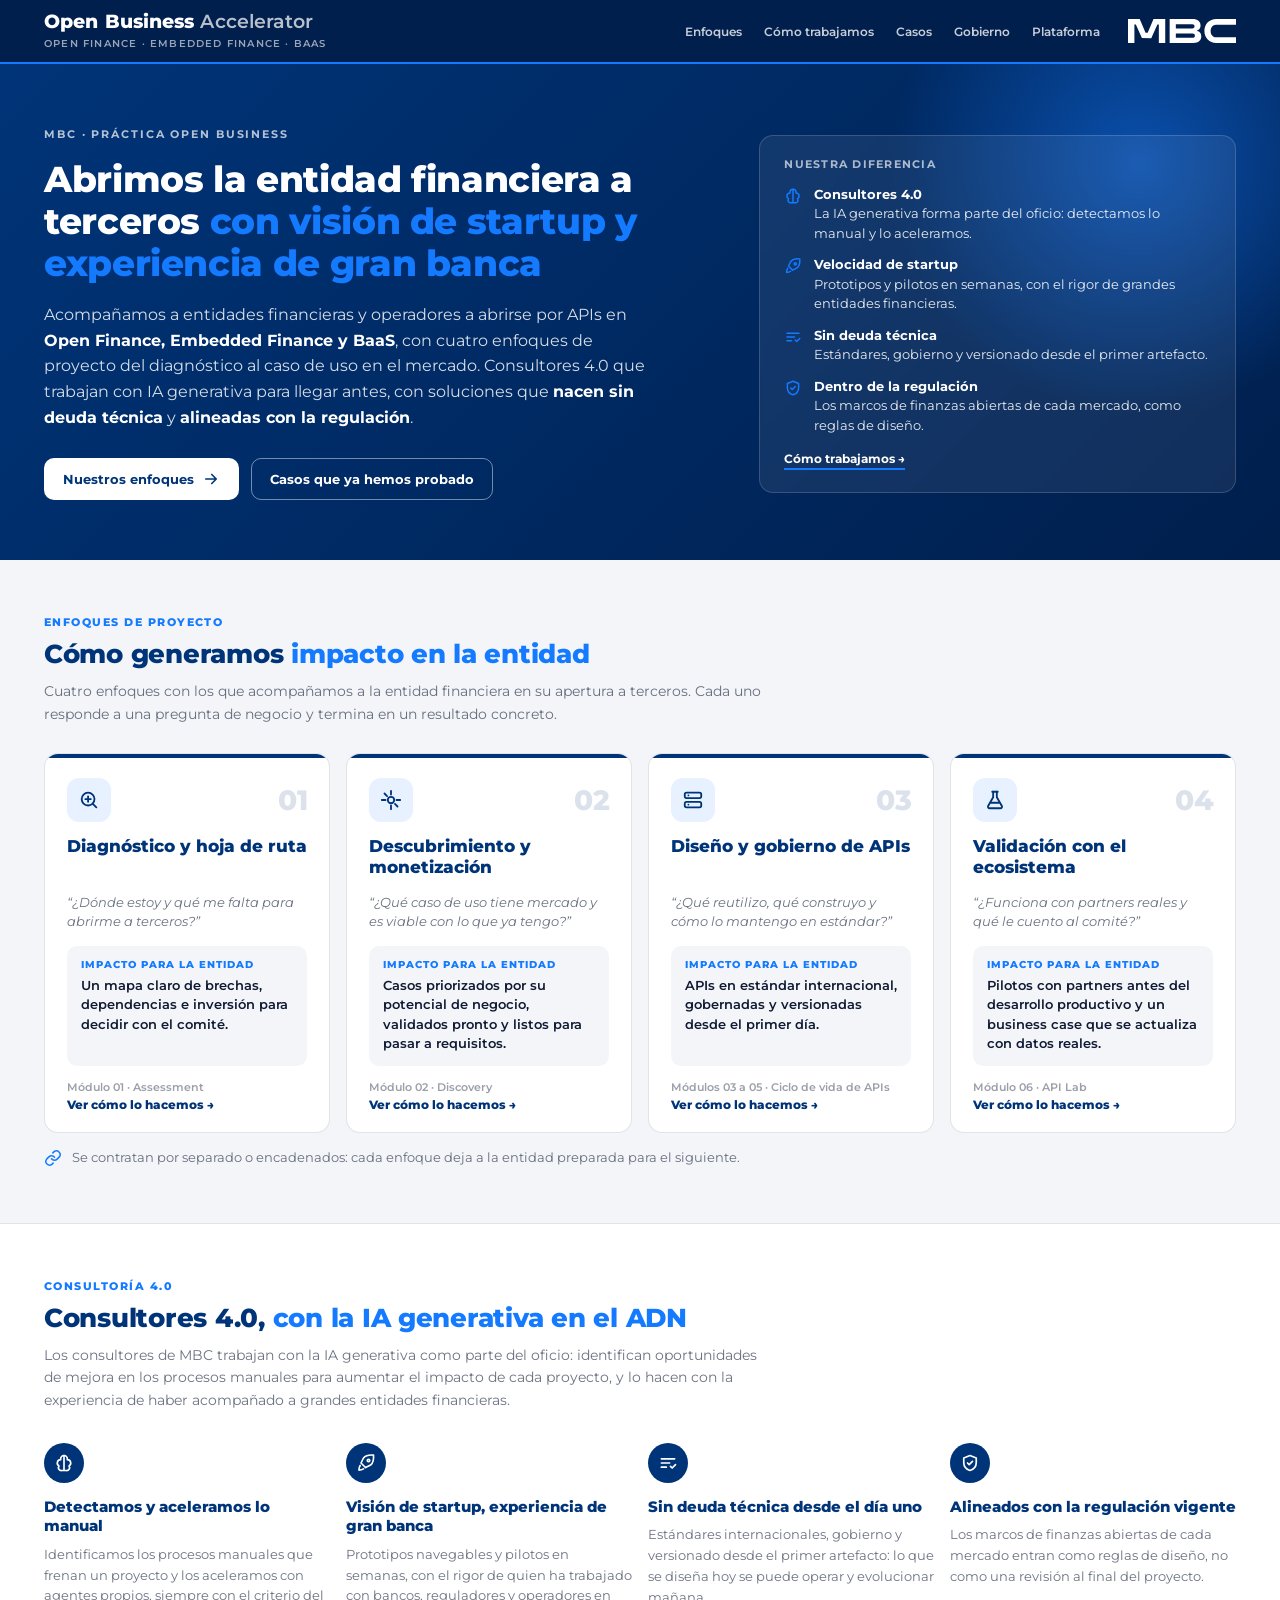
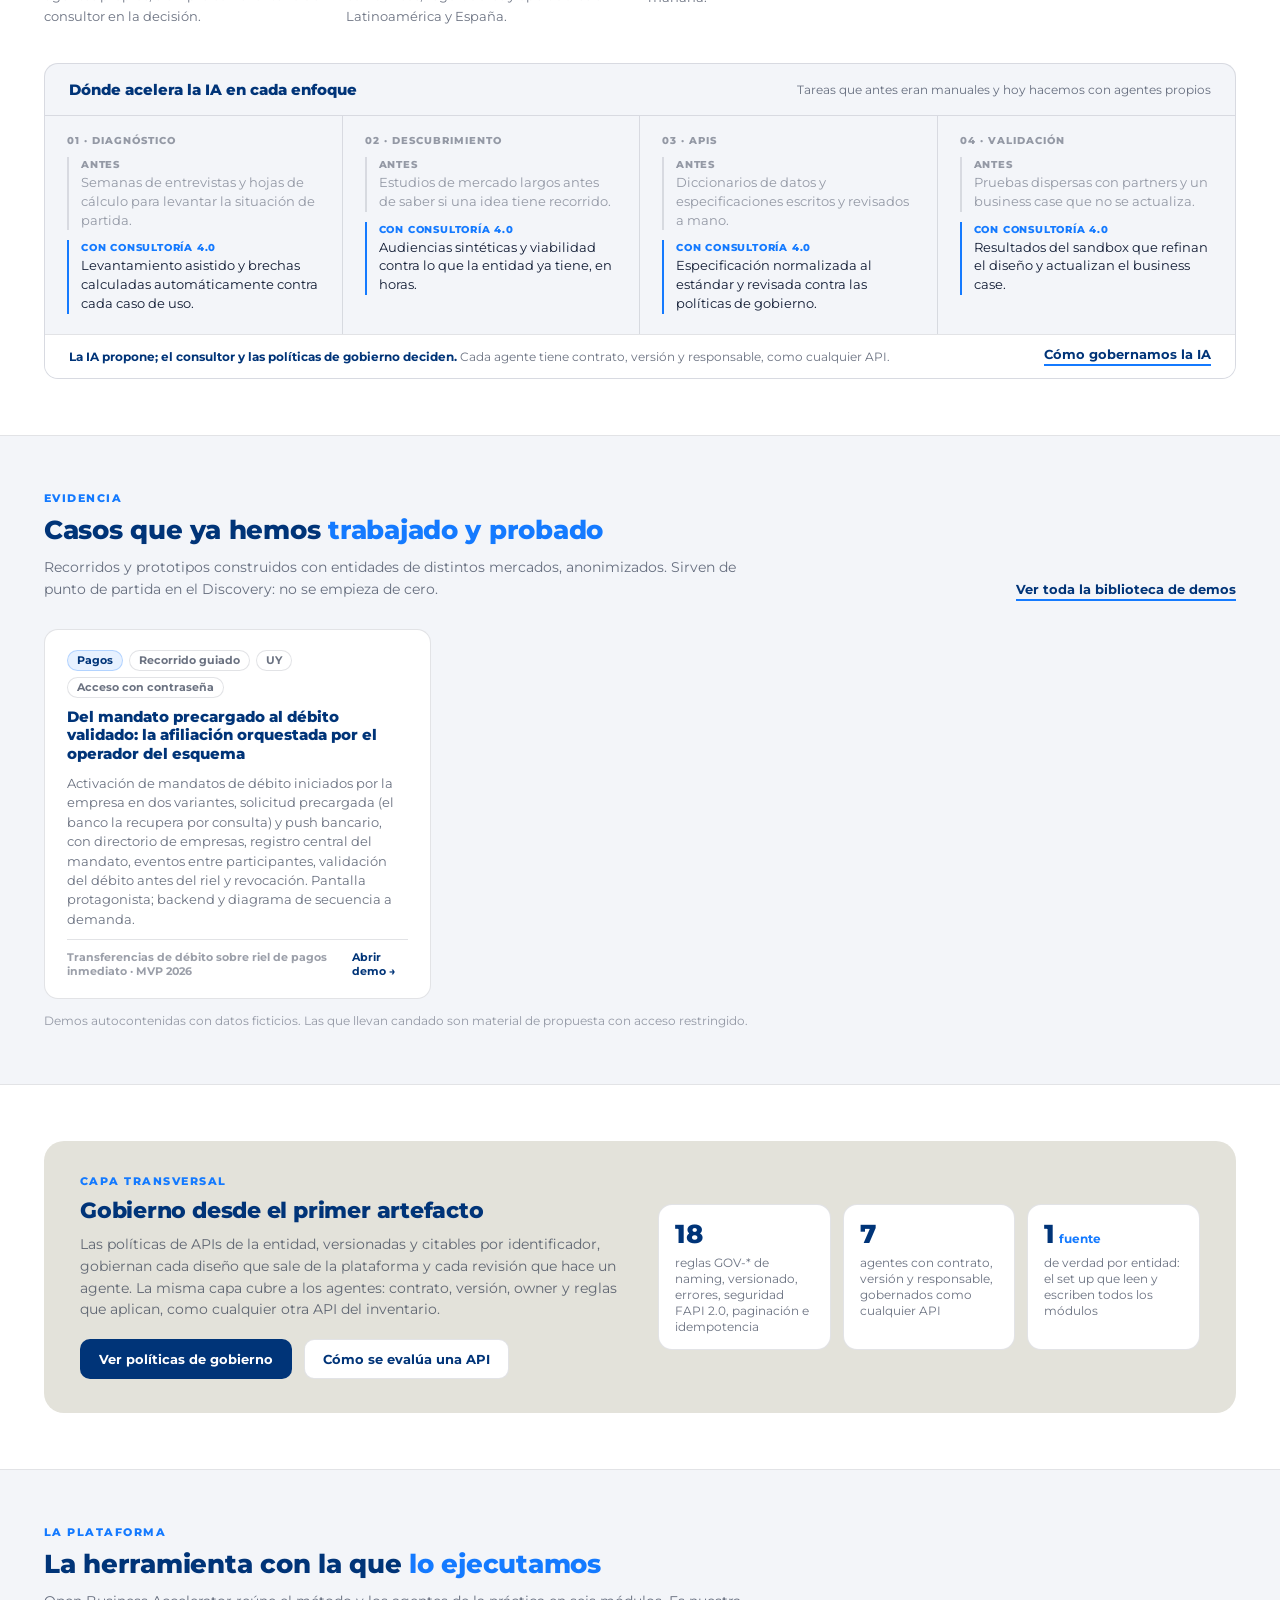
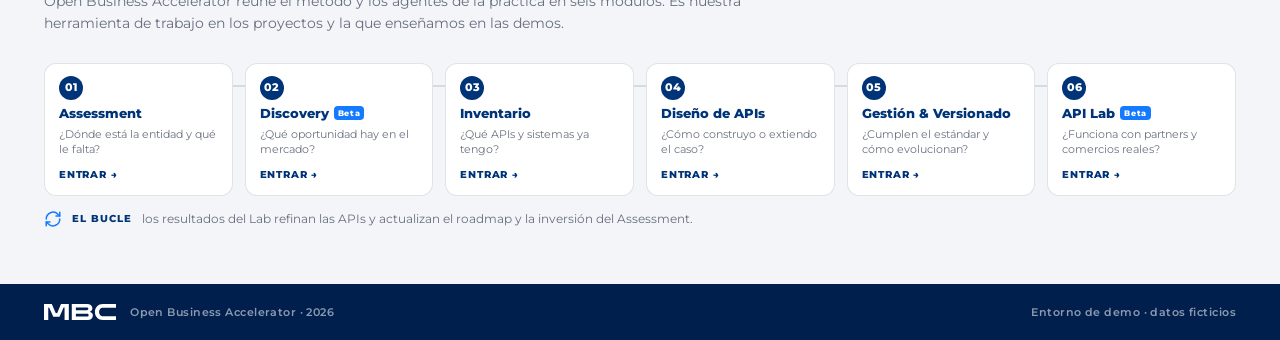
==== commit 3e71a44f: "feat(demos): biblioteca de demos y demos protegidas por cifrado" ====
--- a/index.html
+++ b/index.html
@@ -4,7 +4,7 @@
   <meta charset="UTF-8">
   <meta name="viewport" content="width=device-width, initial-scale=1.0">
   <title>Open Business Accelerator</title>
-  <meta name="description" content="Abrimos la entidad a terceros por APIs — con método, con agentes y con casos ya probados. Open Finance, Embedded Finance y BaaS: del diagnóstico al caso de uso en producción.">
+  <meta name="description" content="MBC · Práctica Open Business. Abrimos la entidad financiera a terceros por APIs con visión de startup y experiencia de gran banca: cuatro enfoques de proyecto en Open Finance, Embedded Finance y BaaS.">
   <link rel="icon" type="image/svg+xml" href="assets/favicon.svg">
   <link rel="alternate icon" type="image/png" href="assets/favicon.png">
   <link rel="preconnect" href="https://fonts.googleapis.com">
@@ -14,7 +14,7 @@
   <meta property="og:type" content="website">
   <meta property="og:site_name" content="Open Business Accelerator">
   <meta property="og:title" content="Open Business Accelerator">
-  <meta property="og:description" content="Abrimos la entidad a terceros por APIs — con método, con agentes y con casos ya probados. Open Finance, Embedded Finance y BaaS.">
+  <meta property="og:description" content="Abrimos la entidad financiera a terceros por APIs, con visión de startup y experiencia de gran banca. Open Finance, Embedded Finance y BaaS.">
   <meta property="og:url" content="https://jlemaclg.github.io/Open-Business-Tool/">
   <meta property="og:image" content="https://jlemaclg.github.io/Open-Business-Tool/assets/og-card.png">
   <meta property="og:image:width" content="1200">
@@ -22,7 +22,7 @@
   <meta property="og:locale" content="es_ES">
   <meta name="twitter:card" content="summary_large_image">
   <meta name="twitter:title" content="Open Business Accelerator">
-  <meta name="twitter:description" content="Abrimos la entidad a terceros por APIs: con método, con agentes y con casos ya probados.">
+  <meta name="twitter:description" content="Abrimos la entidad financiera a terceros por APIs, con visión de startup y experiencia de gran banca.">
   <meta name="twitter:image" content="https://jlemaclg.github.io/Open-Business-Tool/assets/og-card.png">
   <style>
     /* Portal comercial (F16). Todos los colores por tokens de assets/mbc-tokens.css (D12). */
@@ -57,7 +57,7 @@
     .hero::after { content: ""; position: absolute; right: -120px; top: -160px; width: 520px; height: 520px; border-radius: 50%; background: radial-gradient(circle, rgba(20,122,255,.5), transparent 68%); pointer-events: none; }
     .hero .wrap { position: relative; z-index: 1; padding-top: 64px; padding-bottom: 60px; display: grid; grid-template-columns: minmax(0, 7fr) minmax(0, 5fr); gap: 48px; align-items: center; }
     .hero-label { font-size: 10.5px; font-weight: 700; letter-spacing: .18em; text-transform: uppercase; color: rgba(255,255,255,.7); margin-bottom: 18px; }
-    .hero h1 { font-size: 40px; font-weight: 800; line-height: 1.16; letter-spacing: -.01em; margin-bottom: 18px; }
+    .hero h1 { font-size: 36px; font-weight: 800; line-height: 1.16; letter-spacing: -.01em; margin-bottom: 18px; }
     .hero h1 .hl { color: var(--mbc-electric); }
     .hero p { font-size: 15.5px; line-height: 1.65; color: rgba(255,255,255,.84); max-width: 620px; margin-bottom: 28px; }
     .hero p strong { color: var(--mbc-white); font-weight: 700; }
@@ -79,6 +79,8 @@
     .hero-panel li { display: flex; gap: 12px; align-items: flex-start; font-size: 13px; line-height: 1.5; color: rgba(255,255,255,.9); }
     .hero-panel li b { display: block; font-weight: 700; color: var(--mbc-white); }
     .hero-panel .ic { color: var(--mbc-electric); margin-top: 2px; }
+    .panel-link { display: inline-block; margin-top: 16px; font-size: 12px; font-weight: 700; color: var(--mbc-white); border-bottom: 2px solid var(--mbc-electric); padding-bottom: 2px; }
+    .panel-link:hover { color: var(--mbc-electric-soft); }
 
     /* ── Secciones ── */
     section { padding: 56px 0; }
@@ -91,40 +93,48 @@
     .sec-link { font-size: 12.5px; font-weight: 700; color: var(--mbc-navy); white-space: nowrap; border-bottom: 2px solid var(--mbc-electric); padding-bottom: 2px; }
     .sec-link:hover { color: var(--mbc-electric); }
 
-    /* Tipologías de proyecto */
-    .tipos { display: grid; grid-template-columns: repeat(4, minmax(0, 1fr)); gap: 16px; }
-    .tipo { background: var(--panel); border: 1px solid var(--line); border-radius: var(--radius); padding: 22px 22px 18px; display: flex; flex-direction: column; gap: 12px; position: relative; transition: .2s; }
-    .tipo:hover { border-color: var(--mbc-electric); box-shadow: var(--shadow); transform: translateY(-2px); }
-    .tipo .n { position: absolute; top: 18px; right: 18px; font-size: 11px; font-weight: 800; color: var(--text-faint); letter-spacing: .08em; }
-    .tipo .icon { width: 42px; height: 42px; border-radius: 12px; background: var(--mbc-electric-soft); color: var(--mbc-navy); display: flex; align-items: center; justify-content: center; }
-    .tipo .icon svg { width: 22px; height: 22px; }
-    .tipo h3 { font-size: 16px; font-weight: 800; color: var(--mbc-navy); line-height: 1.25; }
-    .tipo .q { font-size: 12.5px; line-height: 1.5; color: var(--text-dim); font-style: italic; border-left: 2px solid var(--mbc-electric); padding-left: 10px; }
-    .tipo .lbl { font-size: 10px; font-weight: 800; letter-spacing: .1em; text-transform: uppercase; color: var(--text-faint); margin-bottom: 4px; }
-    .tipo .out { font-size: 12.5px; line-height: 1.55; color: var(--text); }
-    .tipo .mods { display: flex; flex-wrap: wrap; gap: 6px; }
-    .mod { font-size: 10.5px; font-weight: 700; color: var(--mbc-navy); background: var(--panel); border: 1px solid var(--line); border-radius: var(--pill); padding: 3px 9px; }
-    .mod:hover { border-color: var(--mbc-electric); background: var(--mbc-electric-soft); }
-    .mod b { color: var(--mbc-electric); margin-right: 3px; }
-    .tipo .who { display: flex; flex-wrap: wrap; gap: 6px; margin-top: auto; padding-top: 12px; border-top: 1px solid var(--line); }
-    .tipo .go { font-size: 11.5px; font-weight: 800; color: var(--mbc-navy); letter-spacing: .04em; text-transform: uppercase; margin-top: 4px; }
-    .tipo:hover .go { color: var(--mbc-electric); }
-
-    /* Dónde entra un agente */
-    .leyenda { display: flex; gap: 14px; flex-wrap: wrap; align-items: center; font-size: 12px; color: var(--text-dim); margin-bottom: 26px; }
-    .leyenda span.txt { margin-right: 6px; }
-    .timeline { position: relative; display: grid; grid-template-columns: repeat(4, minmax(0, 1fr)); gap: 20px; background: var(--panel); border: 1px solid var(--line); border-radius: var(--radius); padding: 30px 28px 26px; }
-    .timeline::before { content: ""; position: absolute; left: 40px; right: 40px; top: 41px; height: 2px; background: linear-gradient(90deg, var(--mbc-navy), var(--mbc-electric)); opacity: .35; }
-    .etapa { position: relative; padding-top: 30px; }
-    .etapa .dot { position: absolute; top: 4px; left: 0; width: 16px; height: 16px; border-radius: 50%; background: var(--mbc-navy); border: 3px solid var(--panel); box-shadow: 0 0 0 2px var(--mbc-navy); }
-    .etapa .et { font-size: 10px; font-weight: 800; letter-spacing: .12em; text-transform: uppercase; color: var(--text-faint); display: flex; align-items: center; gap: 8px; }
-    .etapa .et i { font-style: normal; background: var(--mbc-electric-soft); color: var(--mbc-navy); border-radius: var(--pill); padding: 1px 7px; letter-spacing: 0; }
-    .etapa h3 { font-size: 15px; font-weight: 800; color: var(--mbc-navy); margin: 6px 0 6px; }
-    .etapa p { font-size: 12.5px; line-height: 1.5; color: var(--text-dim); margin-bottom: 12px; min-height: 38px; }
-    .etapa ul { list-style: none; display: grid; gap: 7px; border-top: 1px solid var(--line); padding-top: 12px; }
-    .etapa li { display: flex; justify-content: space-between; align-items: center; gap: 8px; font-size: 12px; color: var(--text); }
-    .etapa li code { font-family: var(--mono); font-size: 11px; color: var(--mbc-navy); background: var(--bg); padding: 1px 5px; border-radius: 4px; }
-    .etapa li .chip-agente, .etapa li .chip-metodo, .etapa li .chip-hibrido { font-size: 9.5px; padding: 2px 7px; }
+    /* Enfoques de proyecto */
+    .enfoques { display: grid; grid-template-columns: repeat(4, minmax(0, 1fr)); gap: 16px; counter-reset: enf; }
+    .enfoque { background: var(--panel); border: 1px solid var(--line); border-radius: var(--radius); padding: 24px 22px 20px; display: flex; flex-direction: column; gap: 14px; position: relative; overflow: hidden; transition: .2s; }
+    .enfoque::before { content: ""; position: absolute; left: 0; right: 0; top: 0; height: 4px; background: var(--mbc-navy); }
+    .enfoque:hover { border-color: var(--mbc-electric); box-shadow: var(--shadow); transform: translateY(-2px); }
+    .enfoque:hover::before { background: var(--mbc-electric); }
+    .enfoque .top { display: flex; align-items: center; justify-content: space-between; }
+    .enfoque .icon { width: 44px; height: 44px; border-radius: 12px; background: var(--mbc-electric-soft); color: var(--mbc-navy); display: flex; align-items: center; justify-content: center; }
+    .enfoque .icon svg { width: 22px; height: 22px; }
+    .enfoque .n { font-size: 28px; font-weight: 800; color: rgba(0,52,120,.14); line-height: 1; letter-spacing: -.02em; }
+    .enfoque h3 { font-size: 17px; font-weight: 800; color: var(--mbc-navy); line-height: 1.25; min-height: 2.5em; }
+    .enfoque .q { font-size: 13px; line-height: 1.5; color: var(--text-dim); font-style: italic; min-height: 3em; }
+    .enfoque .impacto { background: var(--bg); border-radius: 10px; padding: 12px 14px; }
+    .enfoque .impacto .lbl { font-size: 10px; font-weight: 800; letter-spacing: .1em; text-transform: uppercase; color: var(--mbc-electric); margin-bottom: 5px; }
+    .enfoque .impacto p { font-size: 13px; line-height: 1.5; color: var(--text); font-weight: 600; min-height: 6em; }
+    .enfoque .go { margin-top: auto; font-size: 12px; font-weight: 800; color: var(--mbc-navy); display: flex; flex-direction: column; gap: 3px; }
+    .enfoque .go span { font-size: 11px; font-weight: 600; color: var(--text-faint); white-space: nowrap; overflow: hidden; text-overflow: ellipsis; }
+    .enfoque:hover .go { color: var(--mbc-electric); }
+    .encadena { margin-top: 16px; display: flex; align-items: center; gap: 10px; font-size: 12.5px; color: var(--text-dim); }
+    .encadena .ic { color: var(--mbc-electric); }
+
+    /* Consultoría 4.0 */
+    .pilares { display: grid; grid-template-columns: repeat(4, minmax(0, 1fr)); gap: 16px; margin-bottom: 36px; }
+    .pilar { padding: 4px 0 0; }
+    .pilar .icon { width: 40px; height: 40px; border-radius: 50%; background: var(--mbc-navy); color: var(--mbc-white); display: flex; align-items: center; justify-content: center; margin-bottom: 14px; }
+    .pilar .icon svg { width: 20px; height: 20px; }
+    .pilar h3 { font-size: 15px; font-weight: 800; color: var(--mbc-navy); line-height: 1.3; margin-bottom: 8px; }
+    .pilar p { font-size: 13px; line-height: 1.6; color: var(--text-dim); }
+    .acelera { background: var(--bg); border: 1px solid var(--line); border-radius: var(--radius); overflow: hidden; }
+    .acelera-head { display: flex; justify-content: space-between; align-items: center; gap: 16px; padding: 16px 24px; border-bottom: 1px solid var(--line); }
+    .acelera-head h3 { font-size: 15px; font-weight: 800; color: var(--mbc-navy); }
+    .acelera-head p { font-size: 12px; color: var(--text-dim); }
+    .acelera-grid { display: grid; grid-template-columns: repeat(4, minmax(0, 1fr)); }
+    .acol { padding: 18px 22px 20px; border-right: 1px solid var(--line); display: flex; flex-direction: column; gap: 10px; }
+    .acol:last-child { border-right: none; }
+    .acol .et { font-size: 10px; font-weight: 800; letter-spacing: .1em; text-transform: uppercase; color: var(--text-faint); }
+    .acol .antes { font-size: 12.5px; line-height: 1.5; color: var(--text-faint); padding-left: 12px; border-left: 2px solid var(--line); }
+    .acol .antes b, .acol .con b { display: block; font-size: 10px; font-weight: 800; letter-spacing: .08em; text-transform: uppercase; margin-bottom: 2px; }
+    .acol .con { font-size: 12.5px; line-height: 1.5; color: var(--text); padding-left: 12px; border-left: 2px solid var(--mbc-electric); }
+    .acol .con b { color: var(--mbc-electric); }
+    .acelera-foot { padding: 12px 24px; border-top: 1px solid var(--line); background: var(--panel); display: flex; justify-content: space-between; align-items: center; gap: 16px; font-size: 12px; color: var(--text-dim); }
+    .acelera-foot b { color: var(--mbc-navy); }
 
     /* Casos probados */
     .casos { display: grid; grid-template-columns: repeat(3, minmax(0, 1fr)); gap: 16px; }
@@ -172,8 +182,9 @@
     @media (max-width: 1000px) {
       .hero .wrap { grid-template-columns: 1fr; padding-top: 44px; padding-bottom: 44px; }
       .hero h1 { font-size: 32px; }
-      .tipos, .timeline, .casos { grid-template-columns: repeat(2, minmax(0, 1fr)); }
-      .timeline::before { display: none; }
+      .enfoques, .pilares, .casos, .acelera-grid { grid-template-columns: repeat(2, minmax(0, 1fr)); }
+      .acol:nth-child(2) { border-right: none; }
+      .acol:nth-child(-n+2) { border-bottom: 1px solid var(--line); }
       .gob { grid-template-columns: 1fr; }
       .ruta { grid-template-columns: repeat(3, minmax(0, 1fr)); }
       .ruta::before { display: none; }
@@ -186,7 +197,10 @@
       .topnav a { display: none; }
       .topnav .mbc-logo { height: 20px; }
       .hero h1 { font-size: 27px; }
-      .tipos, .timeline, .casos, .stats, .ruta { grid-template-columns: 1fr; }
+      .enfoques, .pilares, .casos, .stats, .ruta, .acelera-grid { grid-template-columns: 1fr; }
+      .enfoque h3, .enfoque .q, .enfoque .impacto p { min-height: 0; }
+      .acol { border-right: none; border-bottom: 1px solid var(--line); }
+      .acelera-head, .acelera-foot { flex-direction: column; align-items: flex-start; }
       .sec-head { flex-direction: column; align-items: flex-start; }
       section { padding: 40px 0; }
     }
@@ -202,11 +216,11 @@
         <div class="tag">Open Finance · Embedded Finance · BaaS</div>
       </a>
       <nav class="topnav" aria-label="Secciones del portal">
-        <a href="#que-hacemos">Qué hacemos</a>
-        <a href="#agentes">Agentes</a>
-        <a href="#casos">Casos probados</a>
+        <a href="#enfoques">Enfoques</a>
+        <a href="#como-trabajamos">Cómo trabajamos</a>
+        <a href="#casos">Casos</a>
         <a href="#gobierno">Gobierno</a>
-        <a href="#recorrido">Recorrido</a>
+        <a href="#plataforma">Plataforma</a>
         <svg class="mbc-logo" viewBox="0 0 3860.17 856.07" xmlns="http://www.w3.org/2000/svg" fill="currentColor" role="img" aria-label="MBC"><path d="M418.06 0 626.07 488.07 701.67 492.29 910.14 0 1328.21 0 1328.21 856.07 1100.17 856.07 1100.17 192.01 1048.6 192.48 830.28 684.35 496.03 682.1 280.46 194.49 228.04 192.01 228.04 856.07 0 856.07 0 0 418.06 0Z"/><path d="M3139.84 201 3860.17 201 3860.17 0 3148.64 0C3148.13 0 3147.62 0.01 3147.11 0.02 2906.1 1.66 2724.88 176.94 2724.88 428.03 2724.88 679.12 2905.48 852.72 3144.73 856.01 3145.07 856.01 3145.42 856.02 3145.76 856.03 3145.9 856.03 3146.05 856.03 3146.19 856.03 3147 856.04 3147.81 856.06 3148.63 856.06L3860.16 856.06 3860.16 655.06 3141.03 655.06C3033.15 651.52 2947.27 567.26 2947.27 428.02 2947.27 288.78 3029.79 204.6 3139.84 200.98Z"/><path d="M1485.95 0 2304.74 0C2482.07 0 2588.46 94.17 2588.46 231.14 2588.46 311.86 2550.55 384.01 2463.72 407.24L2463.72 426.81C2560.33 441.49 2614.14 508.75 2614.14 618.81 2614.14 765.56 2516.3 856.06 2334.08 856.06L1485.94 856.06 1485.94 0ZM2292.51 335.09C2345.1 335.09 2373.23 305.74 2373.23 259.27 2373.23 212.8 2345.1 183.45 2292.51 183.45L1706.08 183.45 1706.08 335.1 2292.51 335.1ZM2299.84 672.62C2357.32 672.62 2386.67 646.94 2386.67 595.57 2386.67 544.2 2357.32 518.52 2299.84 518.52L1706.08 518.52 1706.08 672.61 2299.84 672.61Z"/></svg>
       </nav>
     </div>
@@ -216,148 +230,110 @@
   <div class="hero">
     <div class="wrap">
       <div>
-        <div class="hero-label anim anim-1">Práctica Open Business · plataforma de casos de uso y APIs de negocio</div>
-        <h1 class="anim anim-1">Abrimos la entidad a terceros por APIs: <span class="hl">con método, con agentes y con casos ya probados</span></h1>
+        <div class="hero-label anim anim-1">MBC · Práctica Open Business</div>
+        <h1 class="anim anim-1">Abrimos la entidad financiera a terceros <span class="hl">con visión de startup y experiencia de gran banca</span></h1>
         <p class="anim anim-2">
-          Open Finance, Embedded Finance y BaaS, del diagnóstico al caso de uso en producción.
-          Cuatro tipos de proyecto sobre una misma plataforma: cada paso deja claro <strong>qué hace un agente</strong>,
-          <strong>qué hace nuestro método</strong> y <strong>qué se lleva la entidad</strong>.
+          Acompañamos a entidades financieras y operadores a abrirse por APIs en <strong>Open Finance, Embedded Finance y BaaS</strong>,
+          con cuatro enfoques de proyecto del diagnóstico al caso de uso en el mercado. Consultores 4.0 que trabajan
+          con IA generativa para llegar antes, con soluciones que <strong>nacen sin deuda técnica</strong> y
+          <strong>alineadas con la regulación</strong>.
         </p>
         <div class="cta-row anim anim-2">
-          <a class="btn btn-white" href="#que-hacemos">Qué hacemos
+          <a class="btn btn-white" href="#enfoques">Nuestros enfoques
             <svg class="ic" viewBox="0 0 24 24" fill="none" stroke="currentColor" stroke-width="2.2" stroke-linecap="round" stroke-linejoin="round"><path d="M5 12h14M13 6l6 6-6 6"/></svg></a>
           <a class="btn btn-outline" href="#casos">Casos que ya hemos probado</a>
         </div>
       </div>
-      <aside class="hero-panel anim anim-3" aria-label="Qué se lleva la entidad">
-        <div class="lbl">Qué se lleva la entidad</div>
+      <aside class="hero-panel anim anim-3" aria-label="Nuestra diferencia">
+        <div class="lbl">Nuestra diferencia</div>
         <ul>
-          <li><svg class="ic" viewBox="0 0 24 24" fill="none" stroke="currentColor" stroke-width="2" stroke-linecap="round" stroke-linejoin="round"><path d="M3 12h4l3-8 4 16 3-8h4"/></svg><div><b>Set up de la entidad</b>As-Is, GAPs, dependencias, roadmap e inversión: el mapa sobre el que se decide todo.</div></li>
-          <li><svg class="ic" viewBox="0 0 24 24" fill="none" stroke="currentColor" stroke-width="2" stroke-linecap="round" stroke-linejoin="round"><circle cx="12" cy="12" r="9"/><path d="M12 7v5l3 2"/></svg><div><b>Viabilidad temprana del caso de uso</b>Audiencia, requerimientos del producto y qué APIs se reutilizan, se extienden o son nuevas.</div></li>
-          <li><svg class="ic" viewBox="0 0 24 24" fill="none" stroke="currentColor" stroke-width="2" stroke-linecap="round" stroke-linejoin="round"><path d="M12 3 4.5 6v5.5c0 4.6 3.2 8.2 7.5 9.5 4.3-1.3 7.5-4.9 7.5-9.5V6L12 3z"/><path d="m9 12 2 2 4-4"/></svg><div><b>APIs en estándar y gobernadas</b>ISO 20022, versionadas, conformes a políticas y probadas con partners antes de producción.</div></li>
-          <li><svg class="ic" viewBox="0 0 24 24" fill="none" stroke="currentColor" stroke-width="2" stroke-linecap="round" stroke-linejoin="round"><path d="M4 19V5M4 19h16"/><path d="m7 15 4-5 3 3 5-7"/></svg><div><b>Business case vivo</b>La inversión y el roadmap se actualizan con cada caso y con lo que el sandbox devuelve.</div></li>
+          <li><svg class="ic" viewBox="0 0 24 24" fill="none" stroke="currentColor" stroke-width="2" stroke-linecap="round" stroke-linejoin="round"><path d="M12 3a4 4 0 0 0-4 4v1a4 4 0 0 0-2 7.5A3.5 3.5 0 0 0 9.5 21H12V3z"/><path d="M12 3a4 4 0 0 1 4 4v1a4 4 0 0 1 2 7.5 3.5 3.5 0 0 1-3.5 5.5H12"/></svg><div><b>Consultores 4.0</b>La IA generativa forma parte del oficio: detectamos lo manual y lo aceleramos.</div></li>
+          <li><svg class="ic" viewBox="0 0 24 24" fill="none" stroke="currentColor" stroke-width="2" stroke-linecap="round" stroke-linejoin="round"><path d="M5 15c-1 1.5-1.5 4-1.5 5.5C5 20.5 7.5 20 9 19"/><path d="M9 15 6 12l3-6c2.5-3 6.5-4 12-3.5.5 5.5-.5 9.5-3.5 12l-6 3z"/><circle cx="15" cy="9" r="1.5"/></svg><div><b>Velocidad de startup</b>Prototipos y pilotos en semanas, con el rigor de grandes entidades financieras.</div></li>
+          <li><svg class="ic" viewBox="0 0 24 24" fill="none" stroke="currentColor" stroke-width="2" stroke-linecap="round" stroke-linejoin="round"><path d="M4 7h16M4 12h10M4 17h6"/><path d="m15 16 2 2 4-4"/></svg><div><b>Sin deuda técnica</b>Estándares, gobierno y versionado desde el primer artefacto.</div></li>
+          <li><svg class="ic" viewBox="0 0 24 24" fill="none" stroke="currentColor" stroke-width="2" stroke-linecap="round" stroke-linejoin="round"><path d="M12 3 4.5 6v5.5c0 4.6 3.2 8.2 7.5 9.5 4.3-1.3 7.5-4.9 7.5-9.5V6L12 3z"/><path d="m9 12 2 2 4-4"/></svg><div><b>Dentro de la regulación</b>Los marcos de finanzas abiertas de cada mercado, como reglas de diseño.</div></li>
         </ul>
+        <a class="panel-link" href="#como-trabajamos">Cómo trabajamos →</a>
       </aside>
     </div>
   </div>
 
-  <!-- QUÉ HACEMOS · TIPOLOGÍAS DE PROYECTO -->
-  <section id="que-hacemos">
+  <!-- ENFOQUES DE PROYECTO -->
+  <section id="enfoques">
     <div class="wrap">
       <div class="sec-head">
         <div>
-          <div class="kicker">Qué hacemos</div>
-          <h2>Cuatro tipos de proyecto, <span class="hl">una sola plataforma</span></h2>
-          <p class="lead">Cada tipología responde a una pregunta de la entidad y termina en un entregable concreto. Los módulos del recorrido son las herramientas con las que lo hacemos.</p>
-        </div>
-      </div>
-      <div class="tipos">
-        <article class="tipo">
-          <span class="n">01</span>
-          <div class="icon"><svg viewBox="0 0 24 24" fill="none" stroke="currentColor" stroke-width="2" stroke-linecap="round" stroke-linejoin="round"><circle cx="11" cy="11" r="7"/><path d="m20 20-3.5-3.5"/><path d="M8 11h6M11 8v6"/></svg></div>
-          <h3>Entender la entidad</h3>
-          <div class="q">"¿Dónde estoy y qué me falta para abrir mi arquitectura a terceros?"</div>
-          <div><div class="lbl">Entregable</div><div class="out">Set up de la entidad: As-Is, stack, GAPs, dependencias técnicas y organizativas, roadmap e inversión a justificar ante el comité.</div></div>
-          <div><div class="lbl">Herramientas</div><div class="mods"><a class="mod" href="stages/1-discovery/assessment/index.html"><b>01</b>Assessment</a></div></div>
-          <div class="who"><span class="chip-metodo">Método MBC · levantamiento y business case</span><span class="chip-agente">Agente · delta de GAPs</span></div>
-          <a class="go" href="stages/1-discovery/assessment/index.html">Entrar al Assessment →</a>
-        </article>
-        <article class="tipo">
-          <span class="n">02</span>
-          <div class="icon"><svg viewBox="0 0 24 24" fill="none" stroke="currentColor" stroke-width="2" stroke-linecap="round" stroke-linejoin="round"><path d="M3 6h7l2 2h9v11H3z"/><path d="M8 13h8"/></svg></div>
-          <h3>Descubrir y decidir la monetización</h3>
-          <div class="q">"¿Qué caso de uso tiene mercado, para quién, y es viable con lo que tengo?"</div>
-          <div><div class="lbl">Entregable</div><div class="out">Caso priorizado con audiencia, requerimientos del producto, viabilidad temprana y el paquete de requerimientos de negocio para el traspaso al equipo técnico.</div></div>
-          <div><div class="lbl">Herramientas</div><div class="mods"><a class="mod" href="stages/1-discovery/market-discovery/index.html"><b>02</b>Discovery</a><a class="mod" href="#casos">Casos probados</a></div></div>
-          <div class="who"><span class="chip-metodo">Método MBC · repositorio y viabilidad</span><span class="chip-agente">Agente · audiencias sintéticas</span></div>
-          <a class="go" href="stages/1-discovery/market-discovery/index.html">Entrar al Discovery →</a>
-        </article>
-        <article class="tipo">
-          <span class="n">03</span>
-          <div class="icon"><svg viewBox="0 0 24 24" fill="none" stroke="currentColor" stroke-width="2" stroke-linecap="round" stroke-linejoin="round"><rect x="3" y="4" width="18" height="6" rx="2"/><rect x="3" y="14" width="18" height="6" rx="2"/><path d="M7 7h.01M7 17h.01"/></svg></div>
-          <h3>Diseñar y gobernar las APIs</h3>
-          <div class="q">"¿Qué reutilizo, qué extiendo y qué construyo, y cómo lo mantengo en estándar?"</div>
-          <div><div class="lbl">Entregable</div><div class="out">Inventario cruzado con el caso, APIs diseñadas en ISO 20022, versionadas y conformes a las políticas de gobierno desde el primer artefacto.</div></div>
-          <div><div class="lbl">Herramientas</div><div class="mods"><a class="mod" href="stages/2-api-design/api-inventory.html"><b>03</b>Inventario</a><a class="mod" href="stages/2-api-design/api-designer.html"><b>04</b>Designer</a><a class="mod" href="stages/2-api-design/enrichment.html"><b>05</b>Versionado</a></div></div>
-          <div class="who"><span class="chip-metodo">Método MBC · políticas e ISO 20022</span><span class="chip-hibrido">Híbrido · el agente propone, la regla valida</span></div>
-          <a class="go" href="stages/2-api-design/api-inventory.html">Entrar al Inventario →</a>
-        </article>
-        <article class="tipo">
-          <span class="n">04</span>
-          <div class="icon"><svg viewBox="0 0 24 24" fill="none" stroke="currentColor" stroke-width="2" stroke-linecap="round" stroke-linejoin="round"><path d="M9 3h6l1 4H8z"/><path d="M6 7h12l2 12H4z"/><path d="M12 11v4"/></svg></div>
-          <h3>Probar y devengar</h3>
-          <div class="q">"¿Funciona con partners reales y qué le cuento al comité?"</div>
-          <div><div class="lbl">Entregable</div><div class="out">APIs validadas en sandbox con partners y comercios, refinamientos sobre el diseño y business case actualizado con lo aprendido.</div></div>
-          <div><div class="lbl">Herramientas</div><div class="mods"><a class="mod" href="stages/3-api-lab/index.html"><b>06</b>API Lab</a></div></div>
-          <div class="who"><span class="chip-metodo">Método MBC · sandbox y devengo</span><span class="chip-agente">Agente · refinamiento y roadmap</span></div>
-          <a class="go" href="stages/3-api-lab/index.html">Entrar al API Lab →</a>
-        </article>
+          <div class="kicker">Enfoques de proyecto</div>
+          <h2>Cómo generamos <span class="hl">impacto en la entidad</span></h2>
+          <p class="lead">Cuatro enfoques con los que acompañamos a la entidad financiera en su apertura a terceros. Cada uno responde a una pregunta de negocio y termina en un resultado concreto.</p>
+        </div>
+      </div>
+      <div class="enfoques">
+        <a class="enfoque" href="stages/1-discovery/assessment/index.html">
+          <div class="top"><div class="icon"><svg viewBox="0 0 24 24" fill="none" stroke="currentColor" stroke-width="2" stroke-linecap="round" stroke-linejoin="round"><circle cx="11" cy="11" r="7"/><path d="m20 20-3.5-3.5"/><path d="M8 11h6M11 8v6"/></svg></div><span class="n">01</span></div>
+          <h3>Diagnóstico y hoja de ruta</h3>
+          <div class="q">“¿Dónde estoy y qué me falta para abrirme a terceros?”</div>
+          <div class="impacto"><div class="lbl">Impacto para la entidad</div><p>Un mapa claro de brechas, dependencias e inversión para decidir con el comité.</p></div>
+          <div class="go"><span>Módulo 01 · Assessment</span>Ver cómo lo hacemos →</div>
+        </a>
+        <a class="enfoque" href="stages/1-discovery/market-discovery/index.html">
+          <div class="top"><div class="icon"><svg viewBox="0 0 24 24" fill="none" stroke="currentColor" stroke-width="2" stroke-linecap="round" stroke-linejoin="round"><path d="M12 2v4M12 18v4M4.9 4.9l2.8 2.8M16.3 16.3l2.8 2.8M2 12h4M18 12h4"/><circle cx="12" cy="12" r="3.5"/></svg></div><span class="n">02</span></div>
+          <h3>Descubrimiento y monetización</h3>
+          <div class="q">“¿Qué caso de uso tiene mercado y es viable con lo que ya tengo?”</div>
+          <div class="impacto"><div class="lbl">Impacto para la entidad</div><p>Casos priorizados por su potencial de negocio, validados pronto y listos para pasar a requisitos.</p></div>
+          <div class="go"><span>Módulo 02 · Discovery</span>Ver cómo lo hacemos →</div>
+        </a>
+        <a class="enfoque" href="stages/2-api-design/api-inventory.html">
+          <div class="top"><div class="icon"><svg viewBox="0 0 24 24" fill="none" stroke="currentColor" stroke-width="2" stroke-linecap="round" stroke-linejoin="round"><rect x="3" y="4" width="18" height="6" rx="2"/><rect x="3" y="14" width="18" height="6" rx="2"/><path d="M7 7h.01M7 17h.01"/></svg></div><span class="n">03</span></div>
+          <h3>Diseño y gobierno de APIs</h3>
+          <div class="q">“¿Qué reutilizo, qué construyo y cómo lo mantengo en estándar?”</div>
+          <div class="impacto"><div class="lbl">Impacto para la entidad</div><p>APIs en estándar internacional, gobernadas y versionadas desde el primer día.</p></div>
+          <div class="go"><span>Módulos 03 a 05 · Ciclo de vida de APIs</span>Ver cómo lo hacemos →</div>
+        </a>
+        <a class="enfoque" href="stages/3-api-lab/index.html">
+          <div class="top"><div class="icon"><svg viewBox="0 0 24 24" fill="none" stroke="currentColor" stroke-width="2" stroke-linecap="round" stroke-linejoin="round"><path d="M9 3h6"/><path d="M10 3v6L4.5 18.5A1.7 1.7 0 0 0 6 21h12a1.7 1.7 0 0 0 1.5-2.5L14 9V3"/><path d="M7.5 15h9"/></svg></div><span class="n">04</span></div>
+          <h3>Validación con el ecosistema</h3>
+          <div class="q">“¿Funciona con partners reales y qué le cuento al comité?”</div>
+          <div class="impacto"><div class="lbl">Impacto para la entidad</div><p>Pilotos con partners antes del desarrollo productivo y un business case que se actualiza con datos reales.</p></div>
+          <div class="go"><span>Módulo 06 · API Lab</span>Ver cómo lo hacemos →</div>
+        </a>
+      </div>
+      <div class="encadena">
+        <svg class="ic" viewBox="0 0 24 24" fill="none" stroke="currentColor" stroke-width="2" stroke-linecap="round" stroke-linejoin="round"><path d="M10 13a5 5 0 0 0 7.5.5l3-3a5 5 0 0 0-7-7l-1.7 1.7"/><path d="M14 11a5 5 0 0 0-7.5-.5l-3 3a5 5 0 0 0 7 7l1.7-1.7"/></svg>
+        <span>Se contratan por separado o encadenados: cada enfoque deja a la entidad preparada para el siguiente.</span>
       </div>
     </div>
   </section>
 
-  <!-- DÓNDE ENTRA UN AGENTE -->
-  <section id="agentes" class="alt">
+  <!-- CÓMO TRABAJAMOS · CONSULTORÍA 4.0 -->
+  <section id="como-trabajamos" class="alt">
     <div class="wrap">
       <div class="sec-head">
         <div>
-          <div class="kicker">El ciclo completo</div>
-          <h2>Dónde entra un agente <span class="hl">y dónde no</span></h2>
-          <p class="lead">No están todos en el mismo sitio. El método es nuestro y se adapta con la información de la entidad; los agentes entran donde aportan velocidad y siempre detrás de una regla que valida.</p>
-        </div>
-        <a class="sec-link" href="stages/2-api-design/governance-policies.html">Cómo gobernamos los agentes</a>
-      </div>
-      <div class="leyenda">
-        <span class="txt">Leyenda:</span>
-        <span class="chip-agente">Agente</span><span>servicio de IA, hoy con datos simulados</span>
-        <span class="chip-metodo">Método MBC</span><span>paso determinista: nuestra información + la de la entidad</span>
-        <span class="chip-hibrido">Híbrido</span><span>el agente propone, una regla valida</span>
-      </div>
-      <div class="timeline">
-        <div class="etapa">
-          <span class="dot"></span>
-          <div class="et">Etapa 1 <i>2</i></div>
-          <h3>Entender</h3>
-          <p>Levantar la entidad y calcular cuánto le falta para cada caso.</p>
-          <ul>
-            <li>Levantamiento y business case <span class="chip-metodo">Método</span></li>
-            <li><code>gapsYDependencias</code> <span class="chip-agente">Agente</span></li>
-          </ul>
-        </div>
-        <div class="etapa">
-          <span class="dot"></span>
-          <div class="et">Etapa 2 <i>4</i></div>
-          <h3>Descubrir y decidir</h3>
-          <p>Elegir el caso con mercado y saber pronto si es viable.</p>
-          <ul>
-            <li>Repositorio de casos probados <span class="chip-metodo">Método</span></li>
-            <li><code>marketDiscovery</code> · audiencias <span class="chip-agente">Agente</span></li>
-            <li>Requerimientos del producto <span class="chip-hibrido">Híbrido</span></li>
-            <li>Viabilidad contra el inventario <span class="chip-metodo">Método</span></li>
-          </ul>
-        </div>
-        <div class="etapa">
-          <span class="dot"></span>
-          <div class="et">Etapa 3 <i>4</i></div>
-          <h3>Diseñar y gobernar</h3>
-          <p>Lo que se diseña se revisa contra las mismas reglas para todo el mundo.</p>
-          <ul>
-            <li>Inventario y políticas GOV-* <span class="chip-metodo">Método</span></li>
-            <li><code>diseñarAPI</code> · <code>construirAPI</code> <span class="chip-agente">Agente</span></li>
-            <li><code>enriquecerAPI</code> · ISO 20022 <span class="chip-hibrido">Híbrido</span></li>
-            <li>Versionado SemVer y deprecación <span class="chip-metodo">Método</span></li>
-          </ul>
-        </div>
-        <div class="etapa">
-          <span class="dot"></span>
-          <div class="et">Etapa 4 <i>3</i></div>
-          <h3>Probar y devengar</h3>
-          <p>El sandbox devuelve datos y el business case los recoge.</p>
-          <ul>
-            <li>Sandbox, métricas y devengo <span class="chip-metodo">Método</span></li>
-            <li><code>refinarAPI</code> <span class="chip-agente">Agente</span></li>
-            <li><code>actualizarRoadmap</code> <span class="chip-agente">Agente</span></li>
-          </ul>
+          <div class="kicker">Consultoría 4.0</div>
+          <h2>Consultores 4.0, <span class="hl">con la IA generativa en el ADN</span></h2>
+          <p class="lead">Los consultores de MBC trabajan con la IA generativa como parte del oficio: identifican oportunidades de mejora en los procesos manuales para aumentar el impacto de cada proyecto, y lo hacen con la experiencia de haber acompañado a grandes entidades financieras.</p>
+        </div>
+      </div>
+      <div class="pilares">
+        <div class="pilar"><div class="icon"><svg viewBox="0 0 24 24" fill="none" stroke="currentColor" stroke-width="2" stroke-linecap="round" stroke-linejoin="round"><path d="M12 3a4 4 0 0 0-4 4v1a4 4 0 0 0-2 7.5A3.5 3.5 0 0 0 9.5 21H12V3z"/><path d="M12 3a4 4 0 0 1 4 4v1a4 4 0 0 1 2 7.5 3.5 3.5 0 0 1-3.5 5.5H12"/></svg></div><h3>Detectamos y aceleramos lo manual</h3><p>Identificamos los procesos manuales que frenan un proyecto y los aceleramos con agentes propios, siempre con el criterio del consultor en la decisión.</p></div>
+        <div class="pilar"><div class="icon"><svg viewBox="0 0 24 24" fill="none" stroke="currentColor" stroke-width="2" stroke-linecap="round" stroke-linejoin="round"><path d="M5 15c-1 1.5-1.5 4-1.5 5.5C5 20.5 7.5 20 9 19"/><path d="M9 15 6 12l3-6c2.5-3 6.5-4 12-3.5.5 5.5-.5 9.5-3.5 12l-6 3z"/><circle cx="15" cy="9" r="1.5"/></svg></div><h3>Visión de startup, experiencia de gran banca</h3><p>Prototipos navegables y pilotos en semanas, con el rigor de quien ha trabajado con bancos, reguladores y operadores en Latinoamérica y España.</p></div>
+        <div class="pilar"><div class="icon"><svg viewBox="0 0 24 24" fill="none" stroke="currentColor" stroke-width="2" stroke-linecap="round" stroke-linejoin="round"><path d="M4 7h16M4 12h10M4 17h6"/><path d="m15 16 2 2 4-4"/></svg></div><h3>Sin deuda técnica desde el día uno</h3><p>Estándares internacionales, gobierno y versionado desde el primer artefacto: lo que se diseña hoy se puede operar y evolucionar mañana.</p></div>
+        <div class="pilar"><div class="icon"><svg viewBox="0 0 24 24" fill="none" stroke="currentColor" stroke-width="2" stroke-linecap="round" stroke-linejoin="round"><path d="M12 3 4.5 6v5.5c0 4.6 3.2 8.2 7.5 9.5 4.3-1.3 7.5-4.9 7.5-9.5V6L12 3z"/><path d="m9 12 2 2 4-4"/></svg></div><h3>Alineados con la regulación vigente</h3><p>Los marcos de finanzas abiertas de cada mercado entran como reglas de diseño, no como una revisión al final del proyecto.</p></div>
+      </div>
+      <div class="acelera">
+        <div class="acelera-head">
+          <h3>Dónde acelera la IA en cada enfoque</h3>
+          <p>Tareas que antes eran manuales y hoy hacemos con agentes propios</p>
+        </div>
+        <div class="acelera-grid">
+          <div class="acol"><div class="et">01 · Diagnóstico</div><div class="antes"><b>Antes</b>Semanas de entrevistas y hojas de cálculo para levantar la situación de partida.</div><div class="con"><b>Con consultoría 4.0</b>Levantamiento asistido y brechas calculadas automáticamente contra cada caso de uso.</div></div>
+          <div class="acol"><div class="et">02 · Descubrimiento</div><div class="antes"><b>Antes</b>Estudios de mercado largos antes de saber si una idea tiene recorrido.</div><div class="con"><b>Con consultoría 4.0</b>Audiencias sintéticas y viabilidad contra lo que la entidad ya tiene, en horas.</div></div>
+          <div class="acol"><div class="et">03 · APIs</div><div class="antes"><b>Antes</b>Diccionarios de datos y especificaciones escritos y revisados a mano.</div><div class="con"><b>Con consultoría 4.0</b>Especificación normalizada al estándar y revisada contra las políticas de gobierno.</div></div>
+          <div class="acol"><div class="et">04 · Validación</div><div class="antes"><b>Antes</b>Pruebas dispersas con partners y un business case que no se actualiza.</div><div class="con"><b>Con consultoría 4.0</b>Resultados del sandbox que refinan el diseño y actualizan el business case.</div></div>
+        </div>
+        <div class="acelera-foot">
+          <span><b>La IA propone; el consultor y las políticas de gobierno deciden.</b> Cada agente tiene contrato, versión y responsable, como cualquier API.</span>
+          <a class="sec-link" href="stages/2-api-design/governance-policies.html">Cómo gobernamos la IA</a>
         </div>
       </div>
     </div>
@@ -396,20 +372,21 @@
         </div>
         <div class="stats">
           <div class="stat"><div class="v">18</div><div class="l">reglas GOV-* de naming, versionado, errores, seguridad FAPI 2.0, paginación e idempotencia</div></div>
-          <div class="stat"><div class="v">7</div><div class="l">servicios de agente con contrato de entrada y salida, detrás de un único adaptador</div></div>
+          <div class="stat"><div class="v">7</div><div class="l">agentes con contrato, versión y responsable, gobernados como cualquier API</div></div>
           <div class="stat"><div class="v">1<small>fuente</small></div><div class="l">de verdad por entidad: el set up que leen y escriben todos los módulos</div></div>
         </div>
       </div>
     </div>
   </section>
 
-  <!-- RECORRIDO 01–06 -->
-  <section id="recorrido">
+  <!-- PLATAFORMA · RECORRIDO 01–06 -->
+  <section id="plataforma">
     <div class="wrap">
       <div class="sec-head">
         <div>
-          <div class="kicker">El recorrido</div>
-          <h2>Seis módulos, <span class="hl">un solo hilo</span></h2>
+          <div class="kicker">La plataforma</div>
+          <h2>La herramienta con la que <span class="hl">lo ejecutamos</span></h2>
+          <p class="lead">Open Business Accelerator reúne el método y los agentes de la práctica en seis módulos. Es nuestra herramienta de trabajo en los proyectos y la que enseñamos en las demos.</p>
         </div>
       </div>
       <div class="ruta">
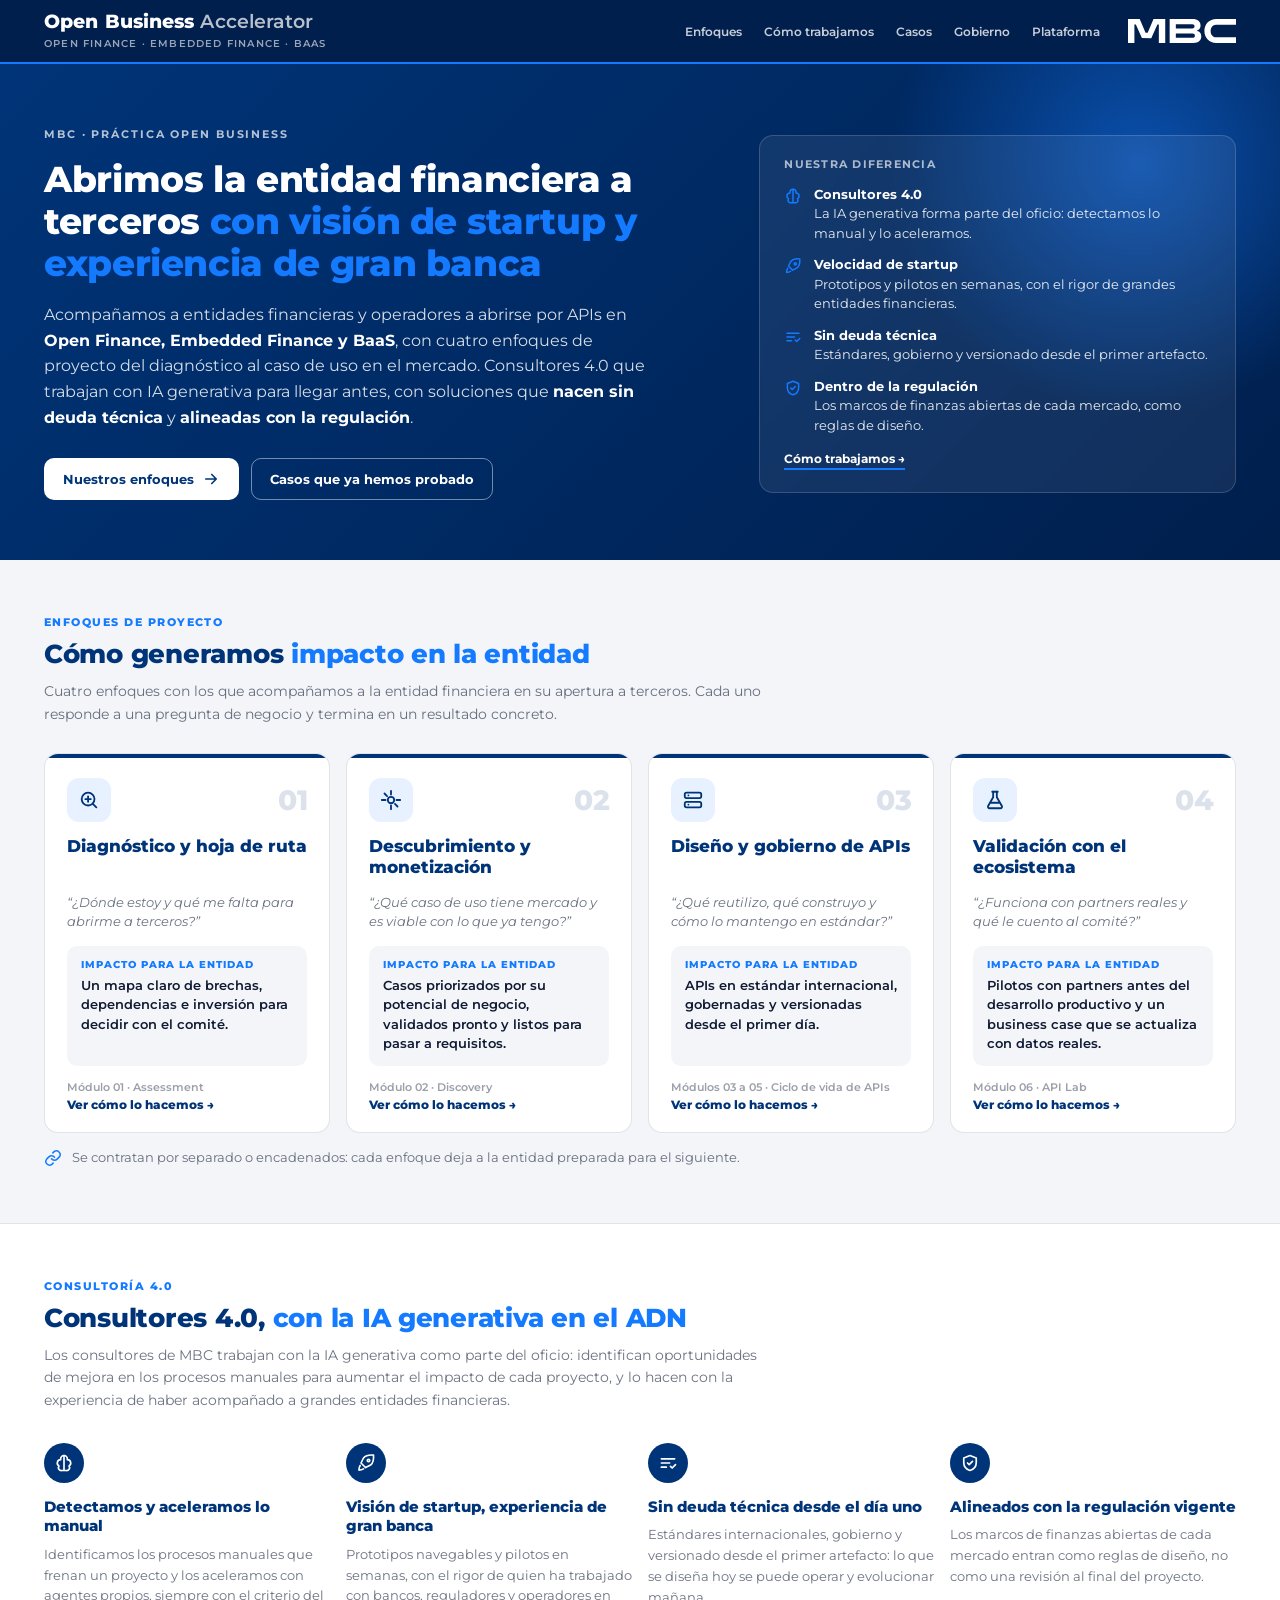
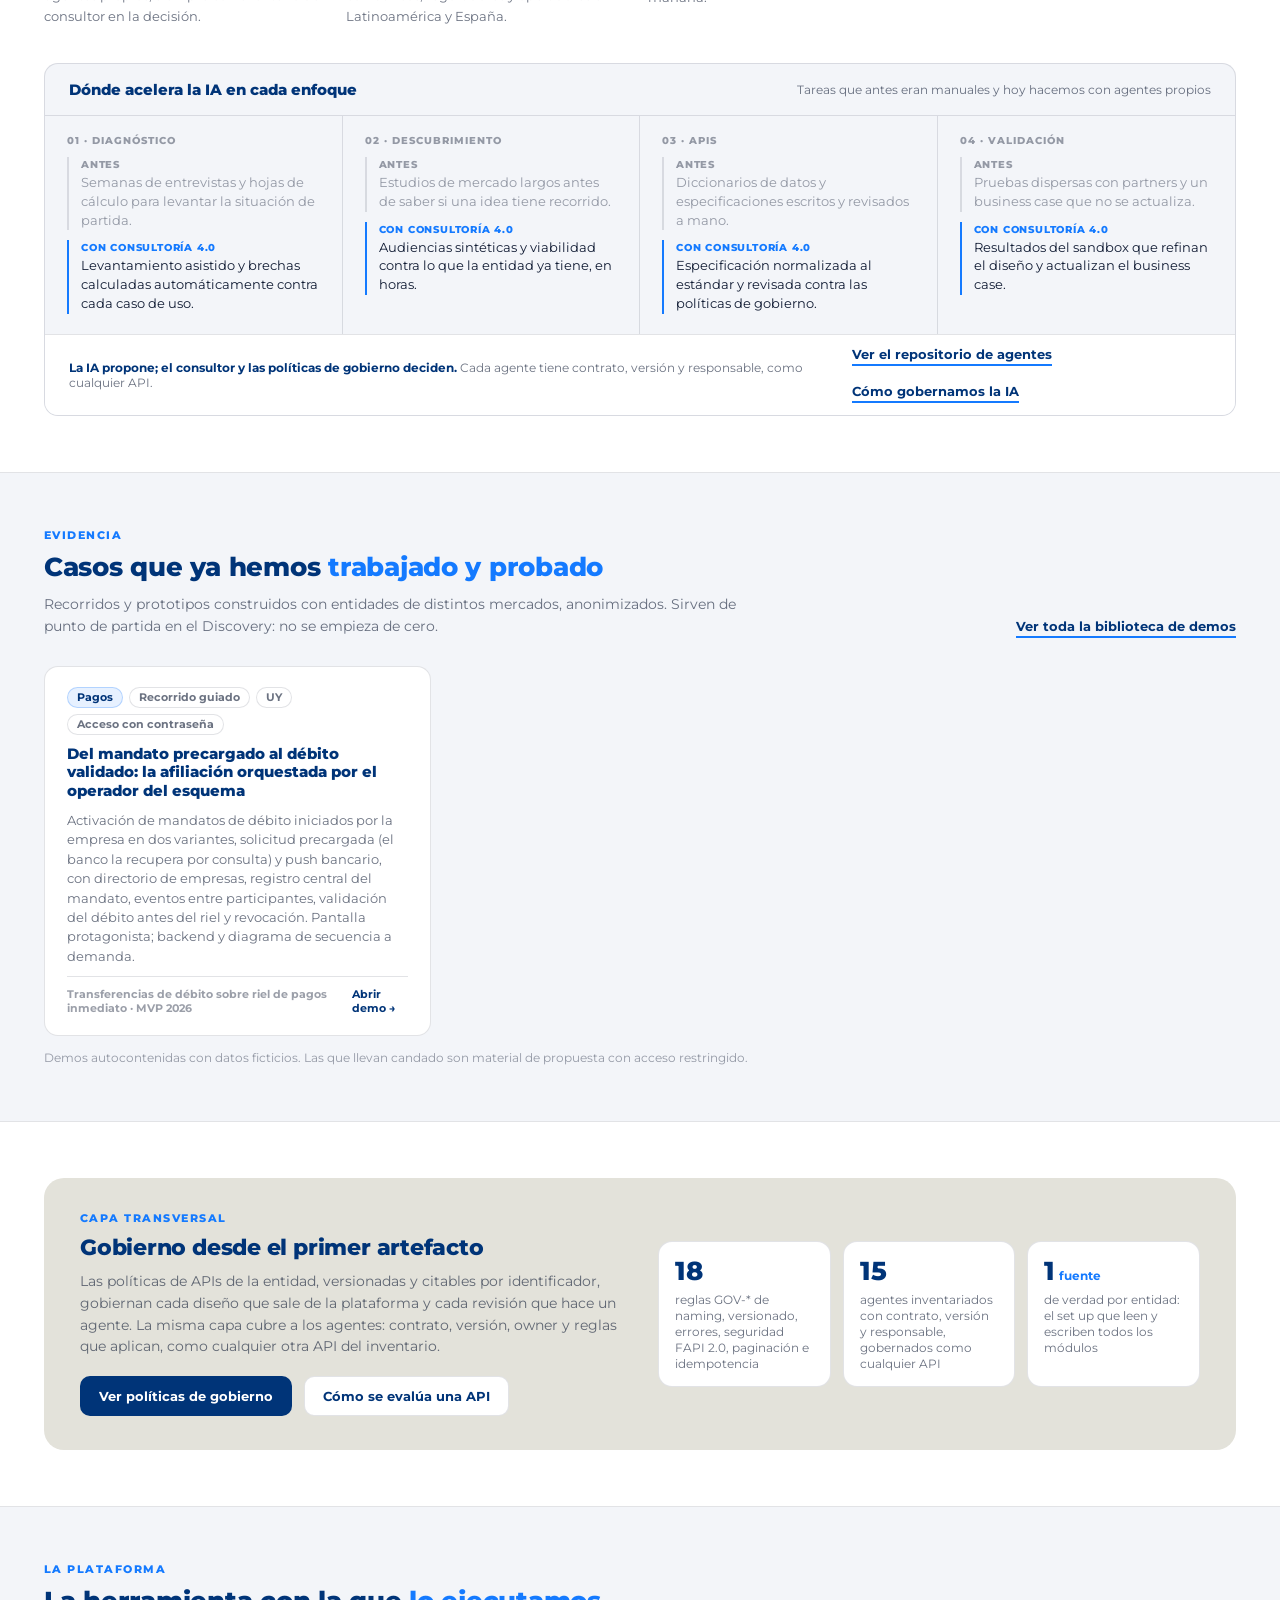
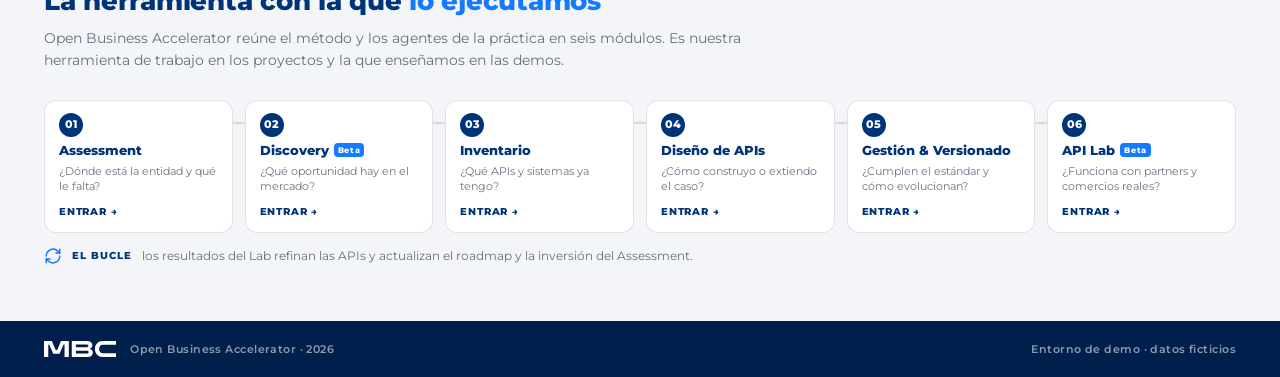
==== commit 98263b9d: "feat(agentes): repositorio de agentes inventariados y gobernados como APIs" ====
--- a/index.html
+++ b/index.html
@@ -333,7 +333,7 @@
         </div>
         <div class="acelera-foot">
           <span><b>La IA propone; el consultor y las políticas de gobierno deciden.</b> Cada agente tiene contrato, versión y responsable, como cualquier API.</span>
-          <a class="sec-link" href="stages/2-api-design/governance-policies.html">Cómo gobernamos la IA</a>
+          <span style="display:flex;gap:18px;flex-wrap:wrap"><a class="sec-link" href="stages/agentes/index.html">Ver el repositorio de agentes</a><a class="sec-link" href="stages/2-api-design/governance-policies.html#agentes">Cómo gobernamos la IA</a></span>
         </div>
       </div>
     </div>
@@ -372,7 +372,7 @@
         </div>
         <div class="stats">
           <div class="stat"><div class="v">18</div><div class="l">reglas GOV-* de naming, versionado, errores, seguridad FAPI 2.0, paginación e idempotencia</div></div>
-          <div class="stat"><div class="v">7</div><div class="l">agentes con contrato, versión y responsable, gobernados como cualquier API</div></div>
+          <div class="stat"><div class="v">15</div><div class="l">agentes inventariados con contrato, versión y responsable, gobernados como cualquier API</div></div>
           <div class="stat"><div class="v">1<small>fuente</small></div><div class="l">de verdad por entidad: el set up que leen y escriben todos los módulos</div></div>
         </div>
       </div>
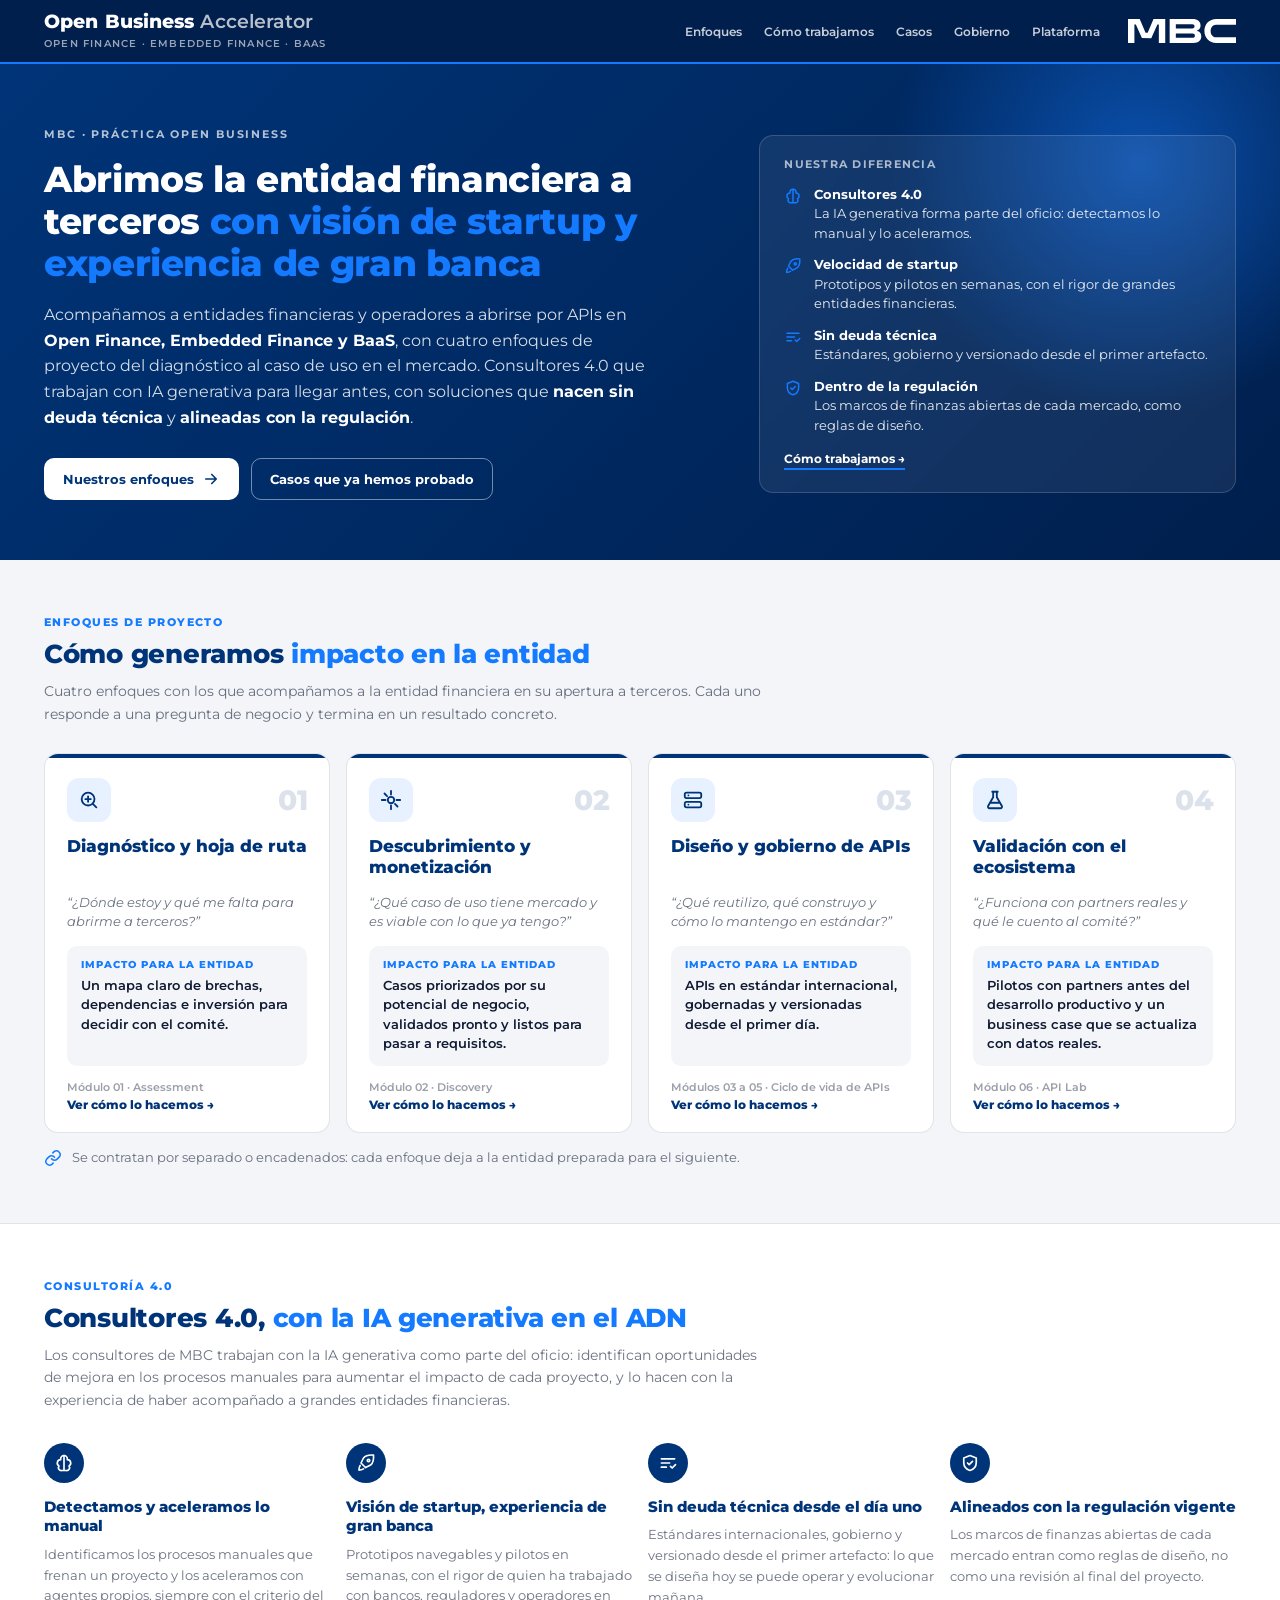
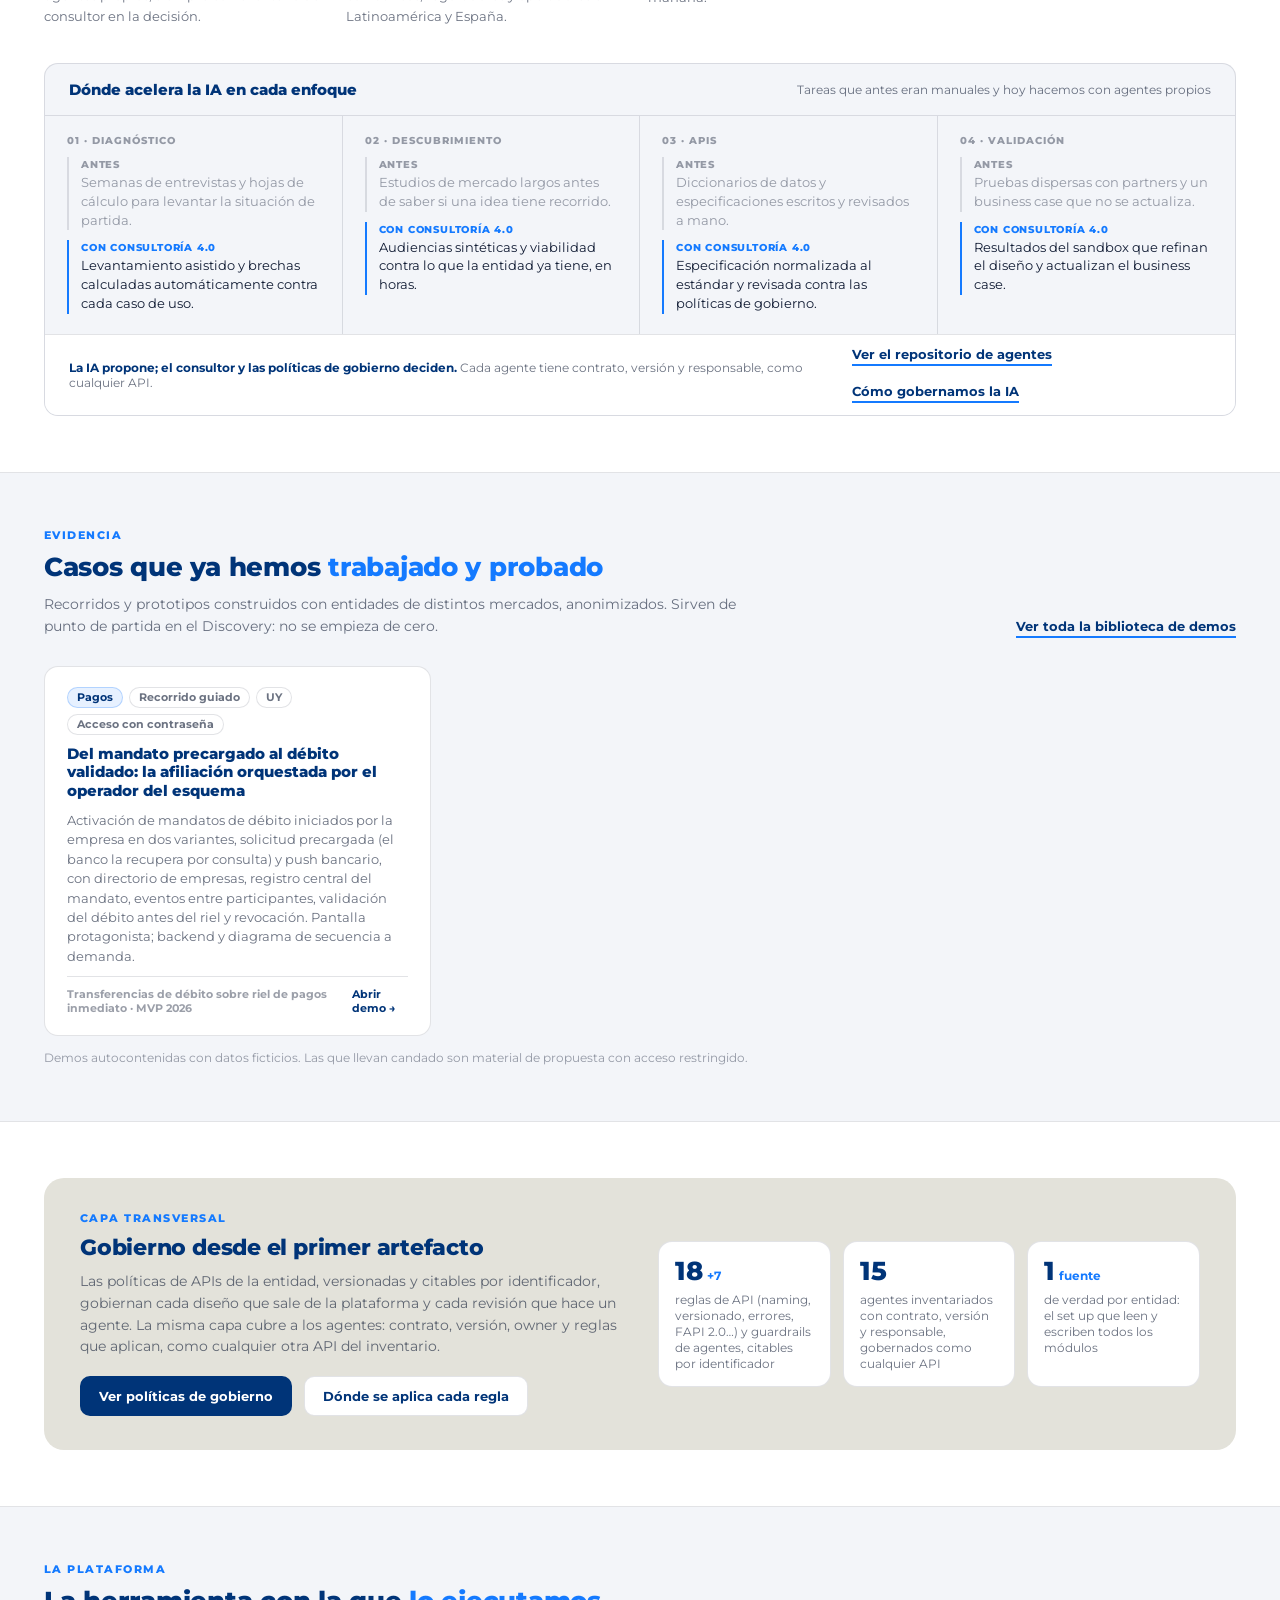
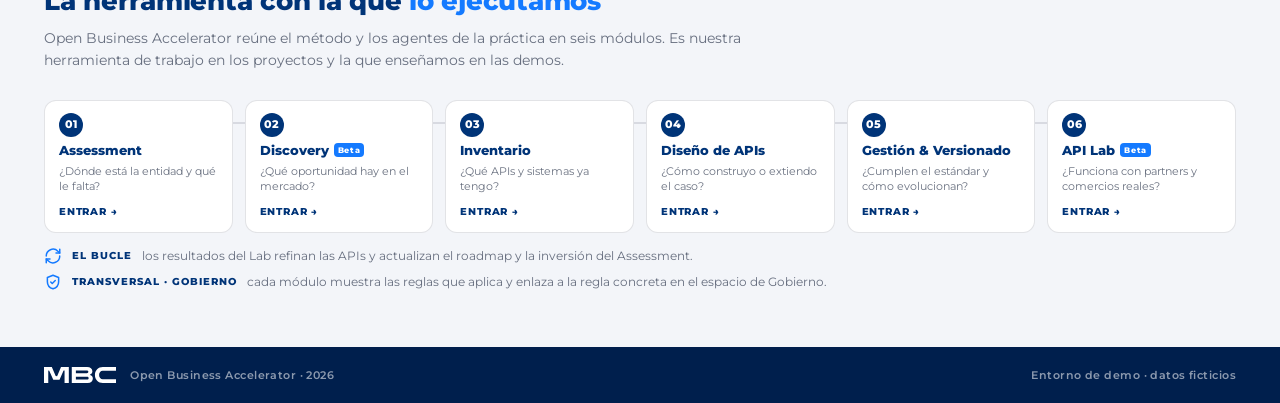
==== commit 120902f5: "refactor(designer): refinado visual y flujo guiado en 4 pasos" ====
--- a/index.html
+++ b/index.html
@@ -367,11 +367,11 @@
           <p>Las políticas de APIs de la entidad, versionadas y citables por identificador, gobiernan cada diseño que sale de la plataforma y cada revisión que hace un agente. La misma capa cubre a los agentes: contrato, versión, owner y reglas que aplican, como cualquier otra API del inventario.</p>
           <div class="cta-row">
             <a class="btn btn-primary" href="stages/2-api-design/governance-policies.html">Ver políticas de gobierno</a>
-            <a class="btn btn-ghost" href="stages/2-api-design/enrichment.html">Cómo se evalúa una API</a>
+            <a class="btn btn-ghost" href="stages/2-api-design/governance-policies.html#indice">Dónde se aplica cada regla</a>
           </div>
         </div>
         <div class="stats">
-          <div class="stat"><div class="v">18</div><div class="l">reglas GOV-* de naming, versionado, errores, seguridad FAPI 2.0, paginación e idempotencia</div></div>
+          <div class="stat"><div class="v">18<small>+7</small></div><div class="l">reglas de API (naming, versionado, errores, FAPI 2.0…) y guardrails de agentes, citables por identificador</div></div>
           <div class="stat"><div class="v">15</div><div class="l">agentes inventariados con contrato, versión y responsable, gobernados como cualquier API</div></div>
           <div class="stat"><div class="v">1<small>fuente</small></div><div class="l">de verdad por entidad: el set up que leen y escriben todos los módulos</div></div>
         </div>
@@ -401,6 +401,10 @@
         <svg class="ic" viewBox="0 0 24 24" fill="none" stroke="currentColor" stroke-width="2" stroke-linecap="round" stroke-linejoin="round"><path d="M3 12a9 9 0 0 1 15.5-6.3L21 8"/><path d="M21 3v5h-5"/><path d="M21 12a9 9 0 0 1-15.5 6.3L3 16"/><path d="M3 21v-5h5"/></svg>
         <b>El bucle</b><span>los resultados del Lab refinan las APIs y actualizan el roadmap y la inversión del Assessment.</span>
       </div>
+      <a class="bucle" href="stages/2-api-design/governance-policies.html#indice" style="margin-top:8px;text-decoration:none">
+        <svg class="ic" viewBox="0 0 24 24" fill="none" stroke="currentColor" stroke-width="2" stroke-linecap="round" stroke-linejoin="round"><path d="M12 3 4.5 6v5.5c0 4.6 3.2 8.2 7.5 9.5 4.3-1.3 7.5-4.9 7.5-9.5V6L12 3z"/><path d="m9 12 2 2 4-4"/></svg>
+        <b>Transversal · Gobierno</b><span>cada módulo muestra las reglas que aplica y enlaza a la regla concreta en el espacio de Gobierno.</span>
+      </a>
     </div>
   </section>
 
